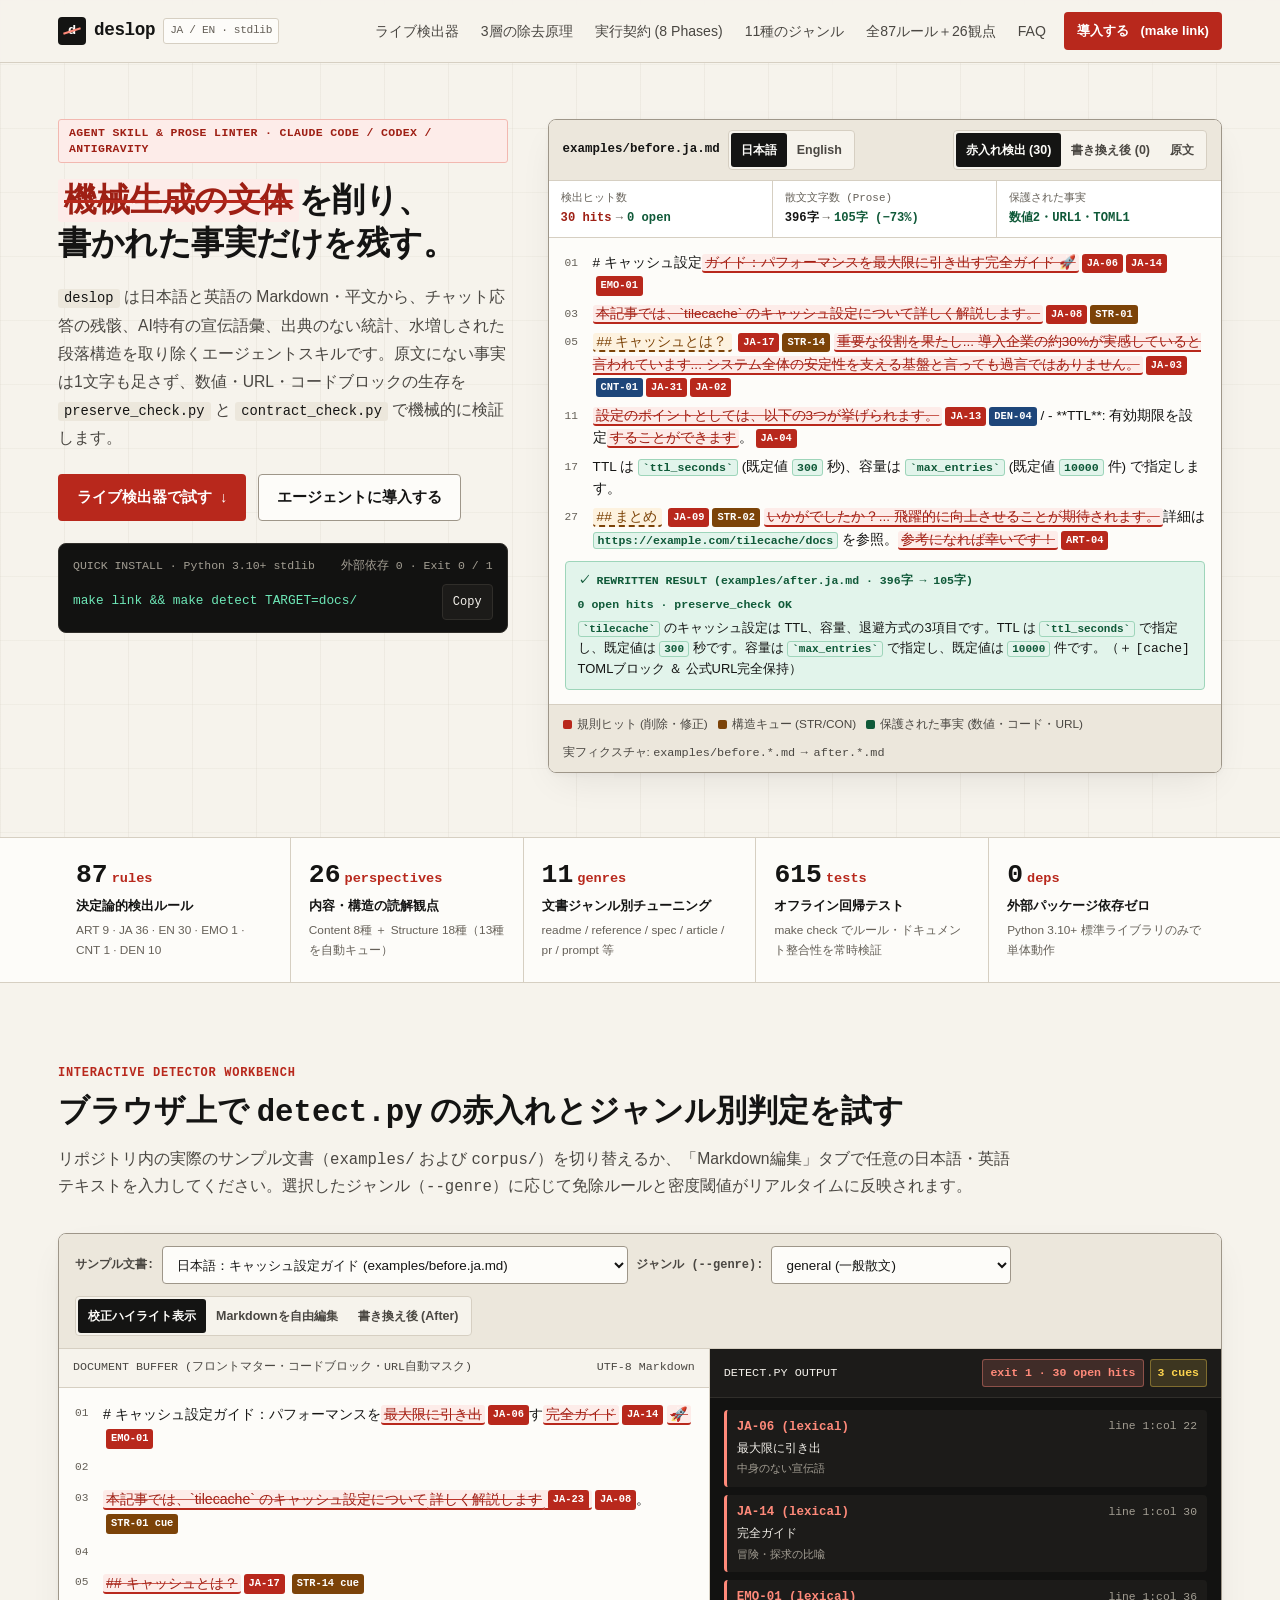
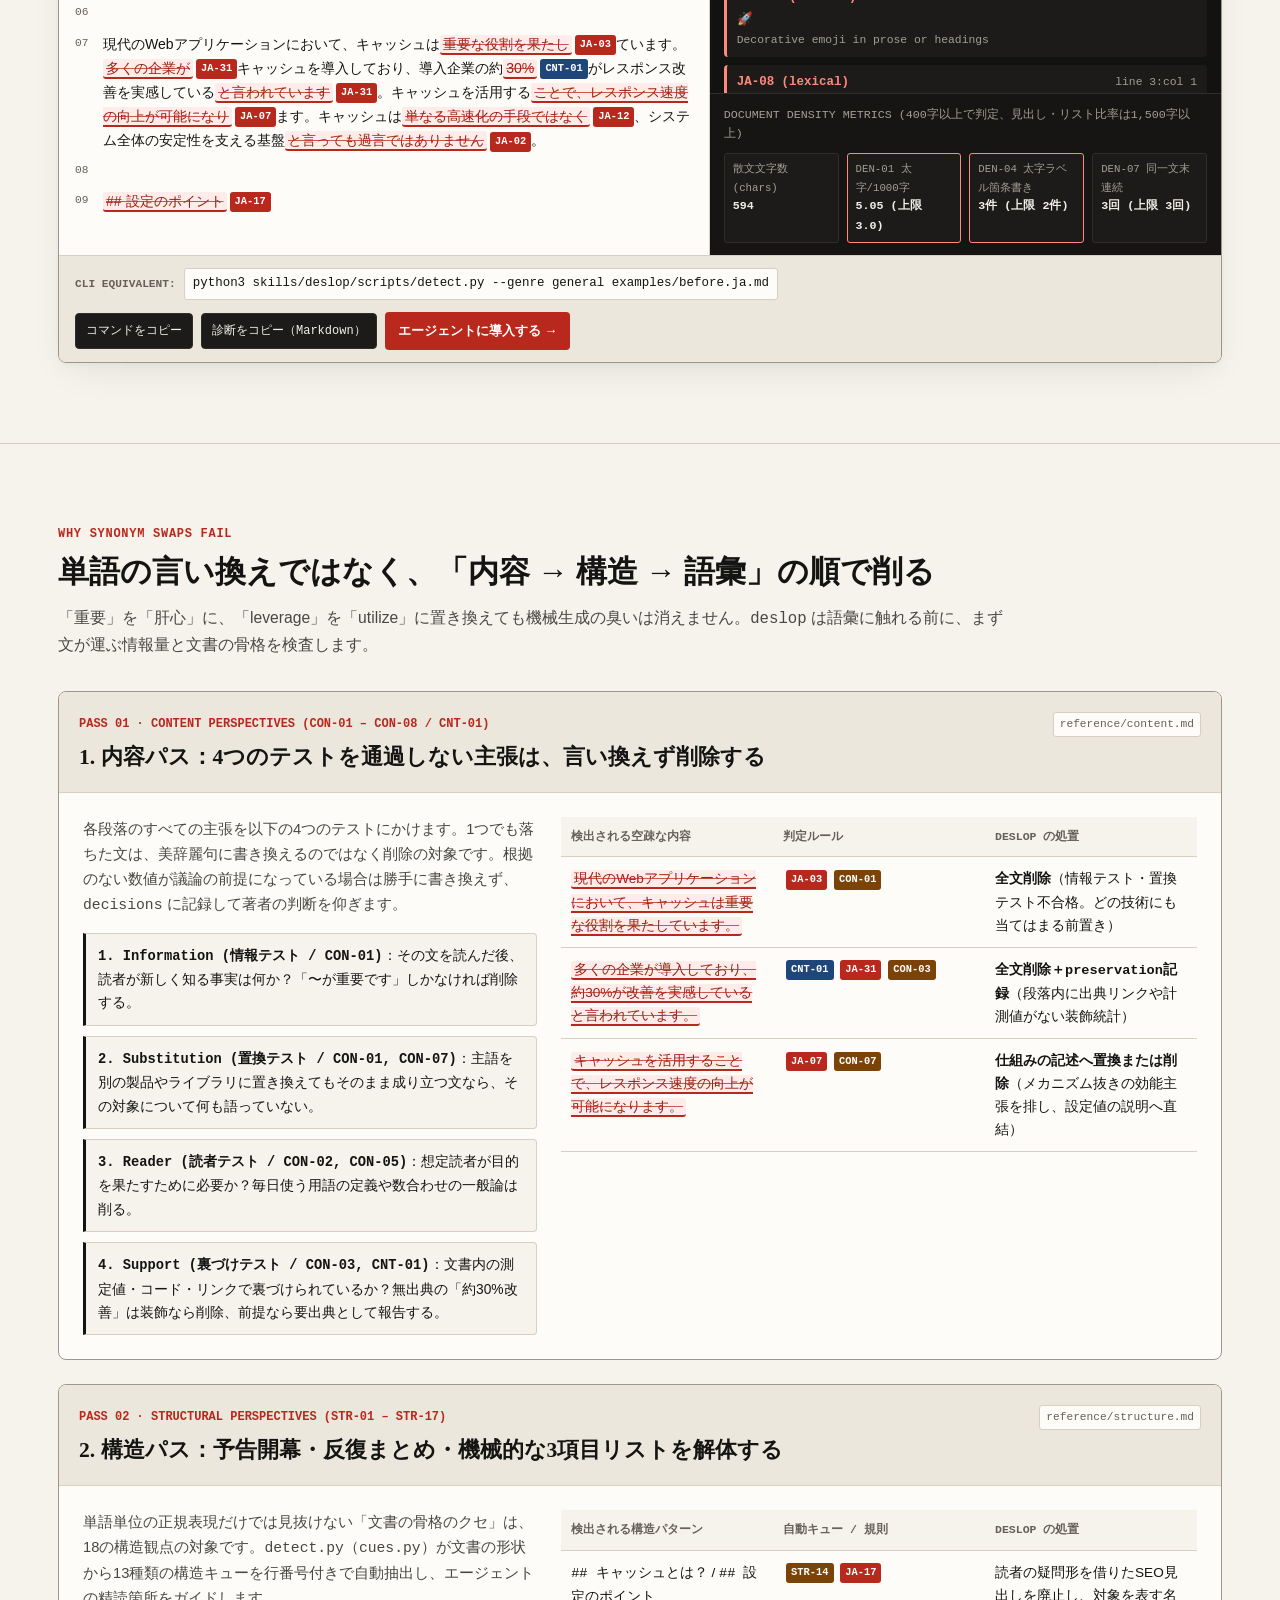
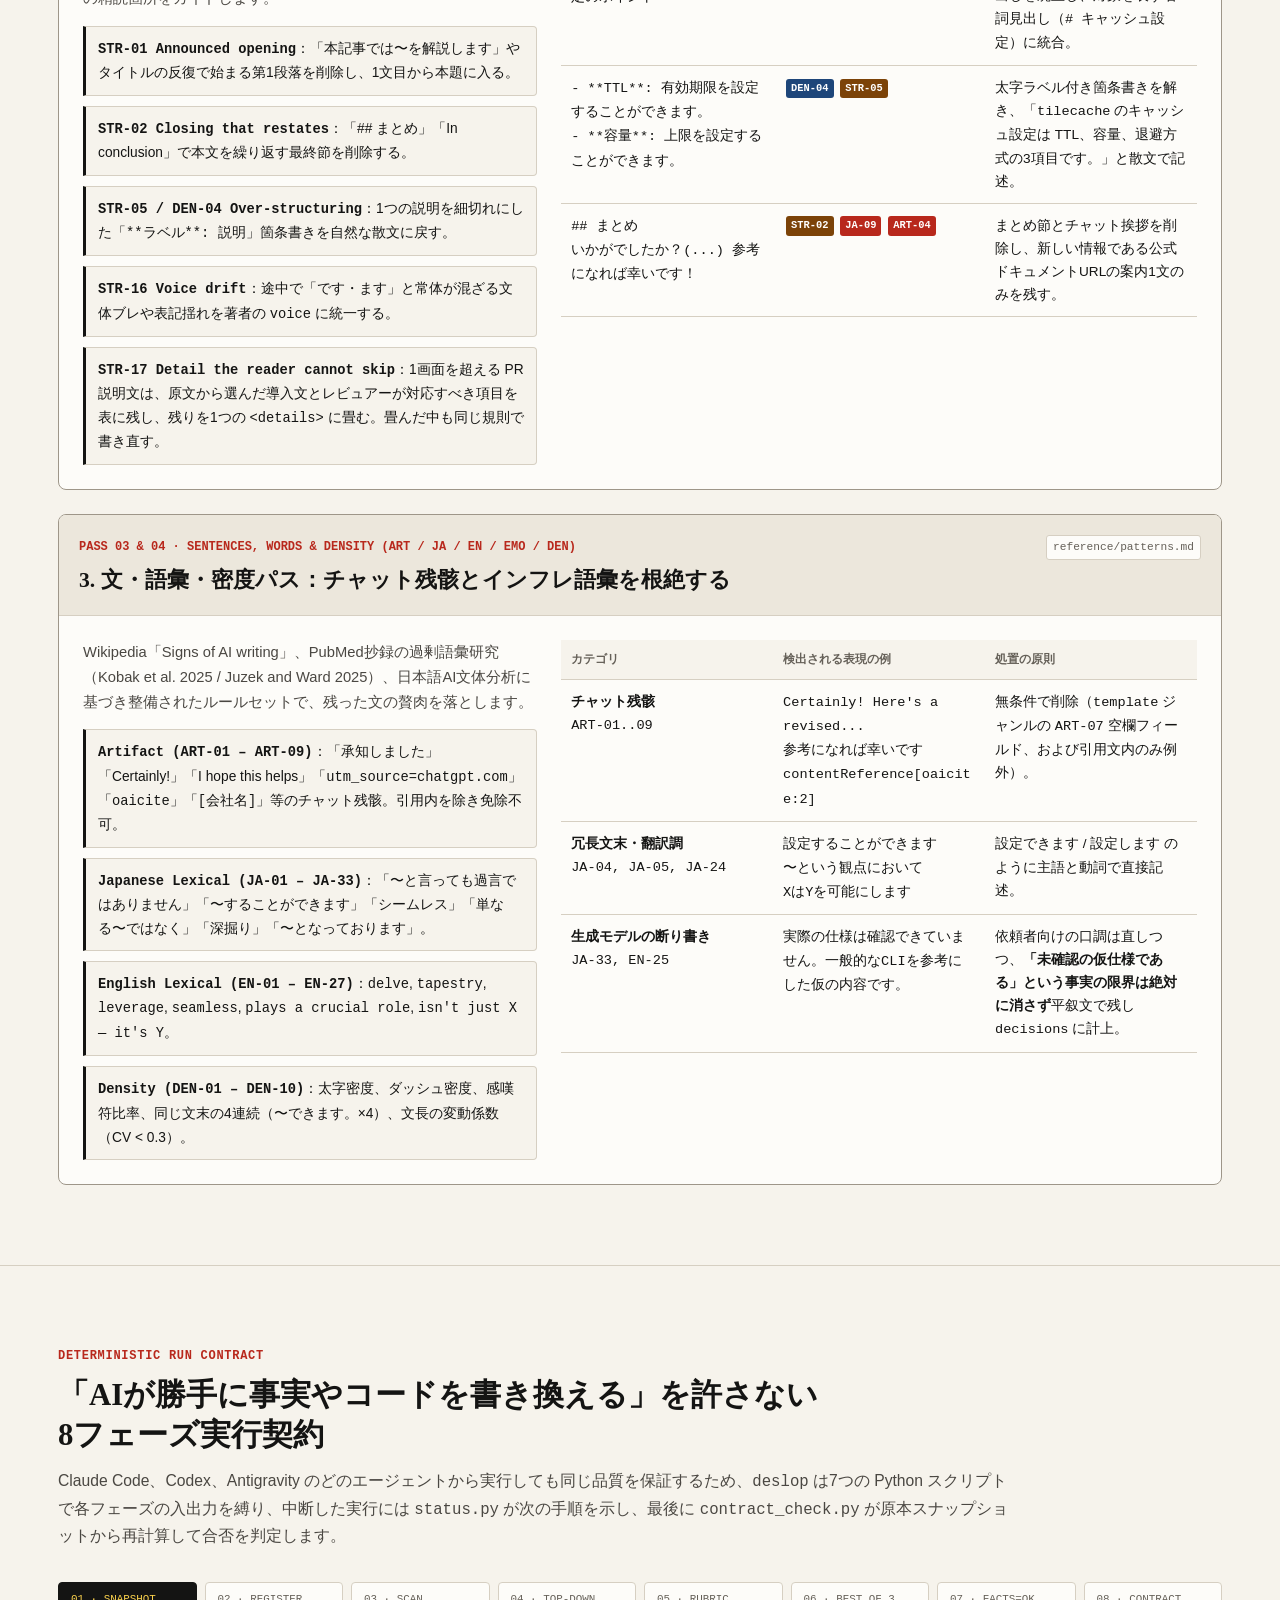
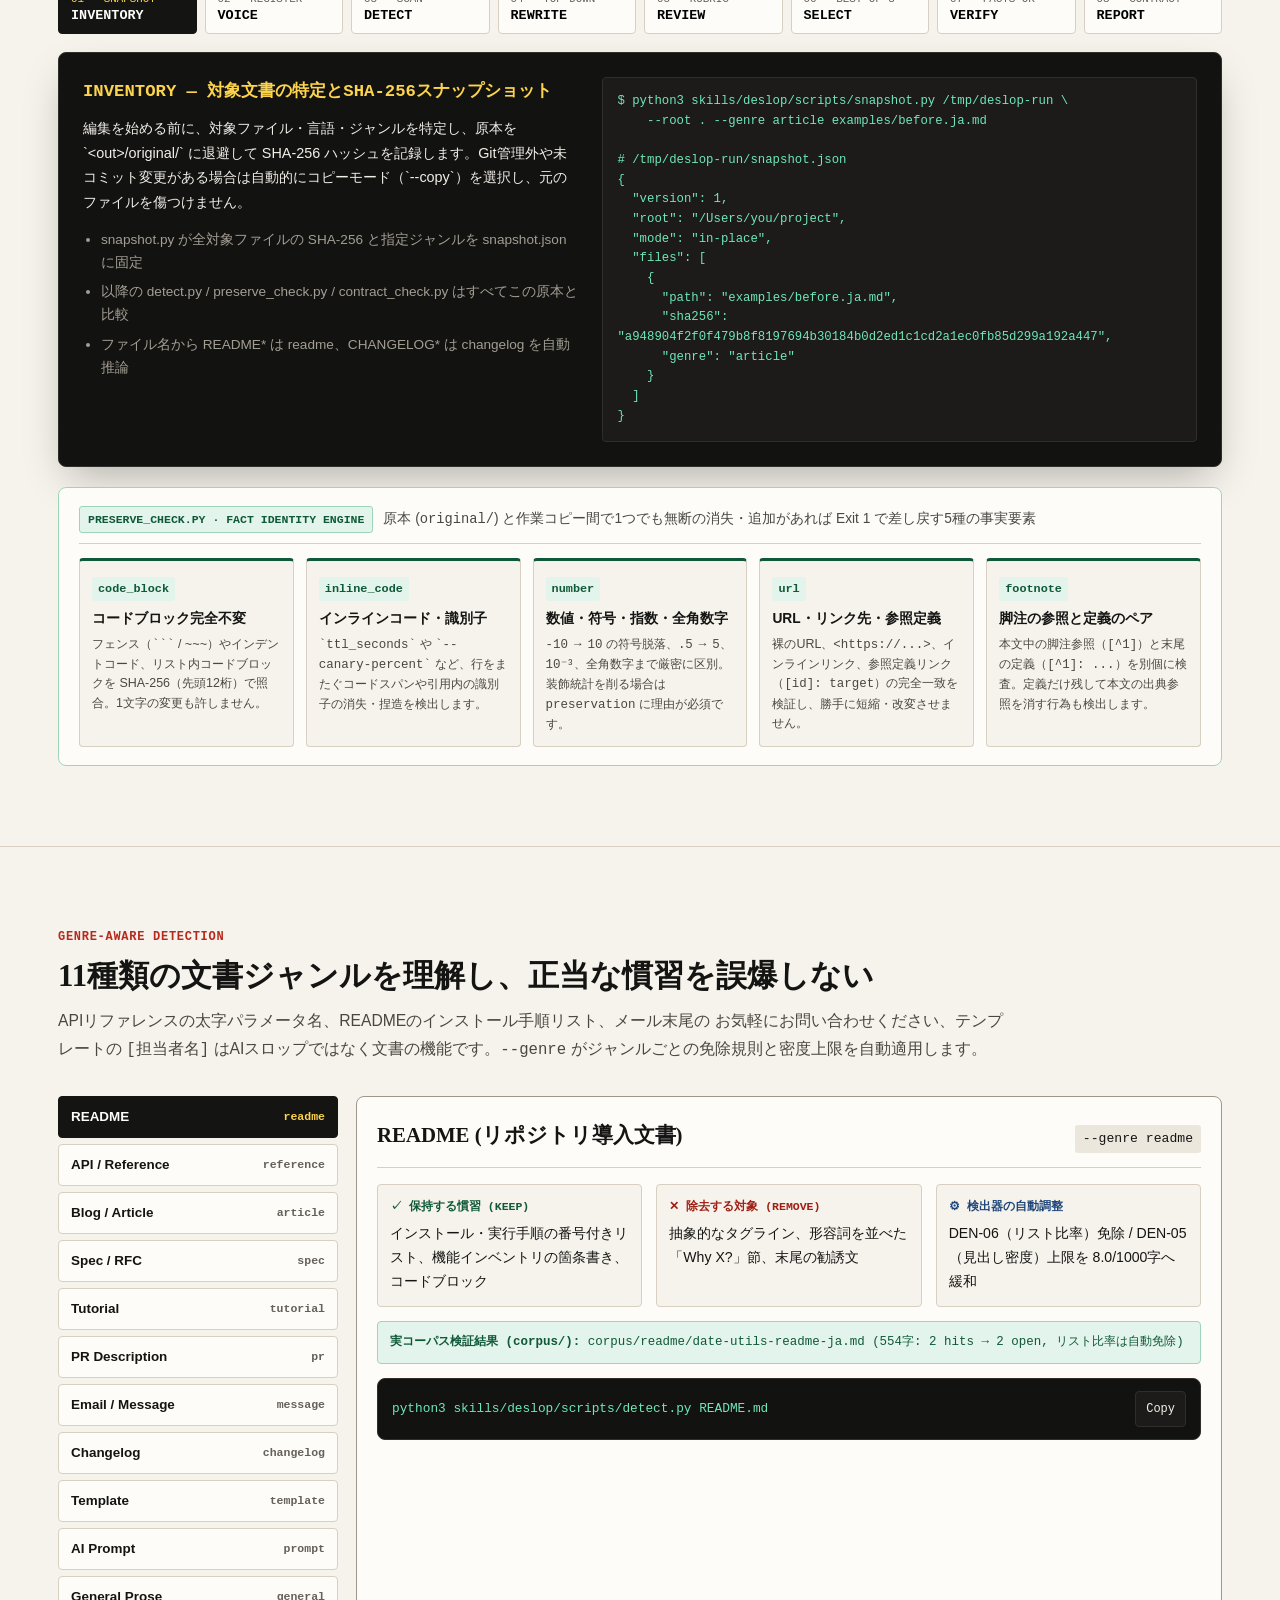
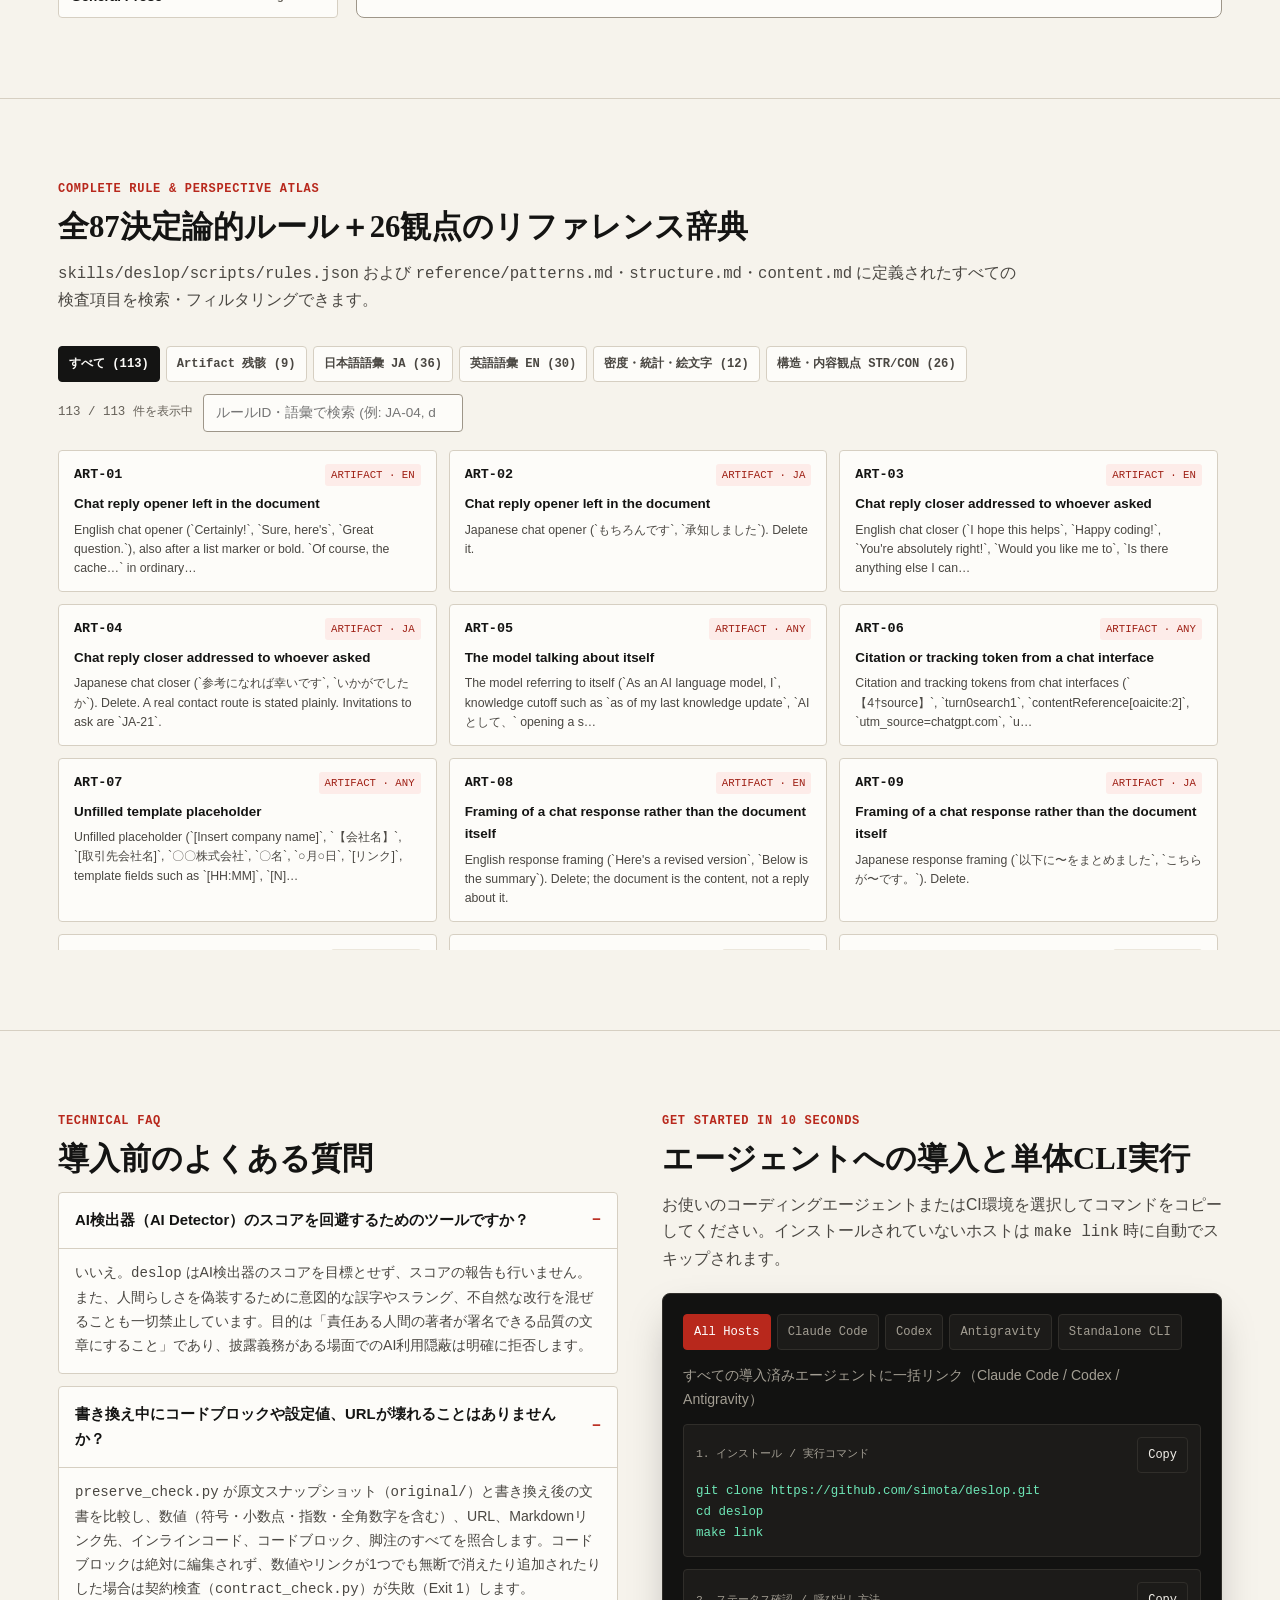
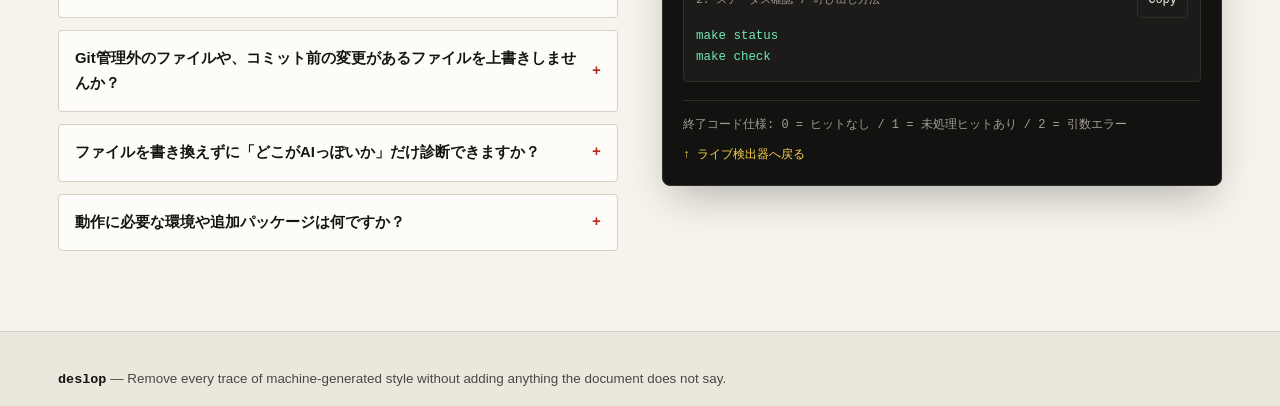
==== site/index.html @ c6cb5c76 "feat(detect): rewrite AI prompts into checkable specifications (prompt genre, STR-18) Prompts and in" ====
<!DOCTYPE html>
<html lang="ja">
<head>
  <meta charset="UTF-8">
  <meta name="viewport" content="width=device-width, initial-scale=1.0">
  <title>deslop — 機械生成の文体を削り、書かれた事実だけを残すエージェントスキル &amp; 検出器</title>
  <meta name="description" content="deslop は日本語・英語の Markdown と平文から、チャット応答の残骸、AI特有の過剰語彙、出典のない統計、水増しされた構造を取り除くエージェントスキル（Claude Code / Codex / Antigravity 対応）です。87の決定論的ルールと26の観点、事実保存検査（preserve_check.py）を備え、Python 3.10+ 標準ライブラリのみで動作します。">
  <meta property="og:title" content="deslop — 機械生成の文体を削り、書かれた事実だけを残す">
  <meta property="og:description" content="87の決定論的ルール＋26の構造・内容観点。原文にない事実は1文字も足さず、数値・URL・コードブロックの生存を契約検査（contract_check.py）で保証する日英対応エージェントスキル。">
  <meta property="og:type" content="website">
  <meta property="og:locale" content="ja_JP">
  <meta name="twitter:card" content="summary_large_image">
  <link rel="icon" href="data:image/svg+xml,%3Csvg xmlns='http://www.w3.org/2000/svg' viewBox='0 0 32 32'%3E%3Crect width='32' height='32' rx='5' fill='%23141413'/%3E%3Ctext x='7' y='22' font-family='monospace' font-weight='bold' font-size='18' fill='%23FDFCF9'%3Ed%3C/text%3E%3Cline x1='5' y1='20' x2='27' y2='12' stroke='%23FF8A7A' stroke-width='2.5'/%3E%3C/svg%3E">
  <link rel="stylesheet" href="styles.css">
  <script type="application/ld+json">
  {
    "@context": "https://schema.org",
    "@type": "SoftwareApplication",
    "name": "deslop",
    "applicationCategory": "DeveloperApplication",
    "operatingSystem": "macOS, Linux, Windows (Python 3.10+)",
    "description": "An agent skill and deterministic prose linter that rewrites Japanese and English documents until nothing in them reads as machine-generated, without adding facts.",
    "offers": {
      "@type": "Offer",
      "price": "0",
      "priceCurrency": "USD"
    }
  }
  </script>
</head>
<body>
  <a href="#main-content" class="skip-link">メインコンテンツへ移動</a>
  <div id="copy-status" class="visually-hidden" role="status" aria-live="polite"></div>

  <!-- Header -->
  <header class="site-header">
    <div class="container header-inner">
      <a href="#hero" class="brand-logo" aria-label="deslop トップへ">
        <span class="brand-mark" aria-hidden="true">d</span>
        <span>deslop</span>
        <span class="brand-tag">JA / EN · stdlib</span>
      </a>

      <nav class="main-nav" aria-label="主要ナビゲーション">
        <button type="button" id="mobile-menu-toggle" class="mobile-menu-btn" aria-expanded="false" aria-controls="main-nav-links" aria-label="メニューを開く">
          <svg width="20" height="20" viewBox="0 0 20 20" fill="none" aria-hidden="true">
            <path d="M3 5H17M3 10H17M3 15H17" stroke="currentColor" stroke-width="1.8" stroke-linecap="round"/>
          </svg>
        </button>
        <ul id="main-nav-links" class="nav-links">
          <li><a href="#live-detector">ライブ検出器</a></li>
          <li><a href="#three-layers">3層の除去原理</a></li>
          <li><a href="#pipeline">実行契約 (8 Phases)</a></li>
          <li><a href="#genres">11種のジャンル</a></li>
          <li><a href="#rule-atlas">全87ルール＋26観点</a></li>
          <li><a href="#faq">FAQ</a></li>
        </ul>
        <div class="header-actions">
          <a href="#install" class="btn btn-primary btn-sm">導入する<span class="header-cta-sub">&nbsp;(make link)</span></a>
        </div>
      </nav>
    </div>
  </header>

  <main id="main-content">
    <!-- Hero Section -->
    <section id="hero" class="hero-section">
      <div class="container hero-grid">
        <div class="hero-copy">
          <div class="eyebrow-badge">
            AGENT SKILL &amp; PROSE LINTER · CLAUDE CODE / CODEX / ANTIGRAVITY
          </div>
          <h1 class="hero-title">
            <span class="nowrap"><span class="redline-word">機械生成の文体</span>を削り、</span><br>
            <span class="nowrap">書かれた事実だけを残す。</span>
          </h1>
          <p class="hero-lead">
            <code>deslop</code> は日本語と英語の Markdown・平文から、チャット応答の残骸、AI特有の宣伝語彙、出典のない統計、水増しされた段落構造を取り除くエージェントスキルです。原文にない事実は1文字も足さず、数値・URL・コードブロックの生存を <code>preserve_check.py</code> と <code>contract_check.py</code> で機械的に検証します。
          </p>

          <div class="hero-cta-group">
            <a href="#live-detector" class="btn btn-primary">
              <span>ライブ検出器で試す</span>
              <span aria-hidden="true">↓</span>
            </a>
            <a href="#install" class="btn btn-secondary">
              <span>エージェントに導入する</span>
            </a>
          </div>

          <div class="quick-command-box" aria-label="クイックインストールコマンド">
            <div class="quick-command-header">
              <span>QUICK INSTALL · Python 3.10+ stdlib</span>
              <span>外部依存 0 · Exit 0 / 1</span>
            </div>
            <div class="quick-command-row">
              <code id="hero-cmd" class="quick-command-code">make link &amp;&amp; make detect TARGET=docs/</code>
              <button type="button" class="copy-chip" data-copy-target="hero-cmd">Copy</button>
            </div>
          </div>
        </div>

        <!-- Hero Right: Interactive Redline Proof Sheet -->
        <div class="proof-sheet-card" aria-label="実際のフィクスチャによる赤入れ校正と書き換え結果の比較">
          <div class="proof-sheet-toolbar">
            <div class="proof-file-meta">
              <span id="hero-file-label">examples/before.ja.md</span>
              <div class="segmented-tabs" role="group" aria-label="サンプル言語切替">
                <button type="button" class="seg-tab is-active" data-hero-lang="ja">日本語</button>
                <button type="button" class="seg-tab" data-hero-lang="en">English</button>
              </div>
            </div>
            <div class="segmented-tabs" role="tablist" aria-label="表示モード切替">
              <button type="button" role="tab" aria-selected="true" class="seg-tab is-active" data-hero-mode="redline">赤入れ検出 (30)</button>
              <button type="button" role="tab" aria-selected="false" class="seg-tab" data-hero-mode="after">書き換え後 (0)</button>
              <button type="button" role="tab" aria-selected="false" class="seg-tab" data-hero-mode="before">原文</button>
            </div>
          </div>

          <div id="hero-proof-stats" class="proof-stats-bar">
            <div class="proof-stat-cell">
              <span class="proof-stat-label">検出ヒット数</span>
              <span class="proof-stat-val"><span class="bad">30 hits</span><span class="arrow">→</span><span class="good">0 open</span></span>
            </div>
            <div class="proof-stat-cell">
              <span class="proof-stat-label">散文文字数 (Prose)</span>
              <span class="proof-stat-val">396字<span class="arrow">→</span><span class="good">105字 (−73%)</span></span>
            </div>
            <div class="proof-stat-cell">
              <span class="proof-stat-label">保護された事実</span>
              <span class="proof-stat-val"><span class="good">数値2・URL1・TOML1</span></span>
            </div>
          </div>
          <div id="hero-proof-body" class="proof-sheet-body" role="tabpanel" tabindex="0">
            <div class="proof-line"><span class="proof-line-num">01</span># キャッシュ設定<span class="mark-slop">ガイド：パフォーマンスを最大限に引き出す完全ガイド 🚀</span><span class="rule-pill tier-lexical">JA-06</span><span class="rule-pill tier-lexical">JA-14</span><span class="rule-pill tier-lexical">EMO-01</span></div>
            <div class="proof-line"><span class="proof-line-num">03</span><span class="mark-slop">本記事では、`tilecache` のキャッシュ設定について詳しく解説します。</span><span class="rule-pill tier-lexical">JA-08</span><span class="rule-pill tier-cue">STR-01</span></div>
            <div class="proof-line"><span class="proof-line-num">05</span><span class="mark-cue">## キャッシュとは？</span> <span class="rule-pill tier-lexical">JA-17</span><span class="rule-pill tier-cue">STR-14</span> <span class="mark-slop">重要な役割を果たし... 導入企業の約30%が実感していると言われています... システム全体の安定性を支える基盤と言っても過言ではありません。</span><span class="rule-pill tier-lexical">JA-03</span><span class="rule-pill tier-content">CNT-01</span><span class="rule-pill tier-lexical">JA-31</span><span class="rule-pill tier-lexical">JA-02</span></div>
            <div class="proof-line"><span class="proof-line-num">11</span><span class="mark-slop">設定のポイントとしては、以下の3つが挙げられます。</span><span class="rule-pill tier-lexical">JA-13</span><span class="rule-pill tier-density">DEN-04</span> / - **TTL**: 有効期限を設定<span class="mark-slop">することができます</span>。<span class="rule-pill tier-lexical">JA-04</span></div>
            <div class="proof-line"><span class="proof-line-num">17</span>TTL は <span class="mark-keep">`ttl_seconds`</span> (既定値 <span class="mark-keep">300</span> 秒)、容量は <span class="mark-keep">`max_entries`</span> (既定値 <span class="mark-keep">10000</span> 件) で指定します。</div>
            <div class="proof-line"><span class="proof-line-num">27</span><span class="mark-cue">## まとめ</span> <span class="rule-pill tier-lexical">JA-09</span><span class="rule-pill tier-cue">STR-02</span> <span class="mark-slop">いかがでしたか？... 飛躍的に向上させることが期待されます。</span>詳細は <span class="mark-keep">https://example.com/tilecache/docs</span> を参照。<span class="mark-slop">参考になれば幸いです！</span><span class="rule-pill tier-artifact">ART-04</span></div>
            <div class="hero-after-dock">
              <div class="hero-after-dock-head">
                <span>✓ REWRITTEN RESULT (examples/after.ja.md · 396字 → 105字)</span>
                <span>0 open hits · preserve_check OK</span>
              </div>
              <div><span class="mark-keep">`tilecache`</span> のキャッシュ設定は TTL、容量、退避方式の3項目です。TTL は <span class="mark-keep">`ttl_seconds`</span> で指定し、既定値は <span class="mark-keep">300</span> 秒です。容量は <span class="mark-keep">`max_entries`</span> で指定し、既定値は <span class="mark-keep">10000</span> 件です。（＋ <code>[cache]</code> TOMLブロック ＆ 公式URL完全保持）</div>
            </div>
          </div>

          <div class="proof-sheet-footer">
            <div class="legend-inline">
              <span class="legend-item"><span class="legend-dot is-hit"></span>規則ヒット (削除・修正)</span>
              <span class="legend-item"><span class="legend-dot is-cue"></span>構造キュー (STR/CON)</span>
              <span class="legend-item"><span class="legend-dot is-keep"></span>保護された事実 (数値・コード・URL)</span>
            </div>
            <span>実フィクスチャ: <code>examples/before.*.md</code> → <code>after.*.md</code></span>
          </div>
        </div>
      </div>
    </section>

    <!-- Quantitative Proof Strip -->
    <section id="proof-strip" class="proof-strip" aria-label="リポジトリの検証済み仕様指標">
      <div class="container">
        <div class="proof-strip-grid">
          <div class="strip-metric">
            <div class="strip-number">87<span>rules</span></div>
            <div class="strip-label">決定論的検出ルール</div>
            <div class="strip-note">ART 9 · JA 36 · EN 30 · EMO 1 · CNT 1 · DEN 10</div>
          </div>
          <div class="strip-metric">
            <div class="strip-number">26<span>perspectives</span></div>
            <div class="strip-label">内容・構造の読解観点</div>
            <div class="strip-note">Content 8種 ＋ Structure 18種（13種を自動キュー）</div>
          </div>
          <div class="strip-metric">
            <div class="strip-number">11<span>genres</span></div>
            <div class="strip-label">文書ジャンル別チューニング</div>
            <div class="strip-note">readme / reference / spec / article / pr / prompt 等</div>
          </div>
          <div class="strip-metric">
            <div class="strip-number">615<span>tests</span></div>
            <div class="strip-label">オフライン回帰テスト</div>
            <div class="strip-note">make check でルール・ドキュメント整合性を常時検証</div>
          </div>
          <div class="strip-metric">
            <div class="strip-number">0<span>deps</span></div>
            <div class="strip-label">外部パッケージ依存ゼロ</div>
            <div class="strip-note">Python 3.10+ 標準ライブラリのみで単体動作</div>
          </div>
        </div>
      </div>
    </section>

    <!-- Section 1: Live Detector Sandbox -->
    <section id="live-detector" class="section">
      <div class="container">
        <div class="section-header">
          <span class="section-kicker">INTERACTIVE DETECTOR WORKBENCH</span>
          <h2 class="section-title">ブラウザ上で <code>detect.py</code> の赤入れと<span class="nowrap">ジャンル別判定を試す</span></h2>
          <p class="section-desc">
            リポジトリ内の実際のサンプル文書（<code>examples/</code> および <code>corpus/</code>）を切り替えるか、「Markdown編集」タブで任意の日本語・英語テキストを入力してください。選択したジャンル（<code>--genre</code>）に応じて免除ルールと密度閾値がリアルタイムに反映されます。
          </p>
        </div>

        <div class="workbench">
          <div class="workbench-controls">
            <div class="control-group">
              <label for="sample-select" class="control-label">サンプル文書:</label>
              <select id="sample-select" class="select-input">
                <option value="ja_cache">日本語：キャッシュ設定ガイド (examples/before.ja.md)</option>
                <option value="en_cache">English: Tile Caching Guide (examples/before.en.md)</option>
                <option value="ja_review">日本語：社内技術ブログ (corpus/article/code-review-ja.md)</option>
                <option value="ja_cli_ref">日本語：CLIリファレンス (corpus/reference/deploy-cli-reference-ja.md)</option>
              </select>

              <label for="genre-select" class="control-label">ジャンル (--genre):</label>
              <select id="genre-select" class="select-input">
                <option value="general">general (一般散文)</option>
                <option value="readme">readme (README)</option>
                <option value="reference">reference (API/CLI仕様)</option>
                <option value="tutorial">tutorial (チュートリアル)</option>
                <option value="article">article (技術記事・ブログ)</option>
                <option value="spec">spec (要件定義・RFC)</option>
                <option value="pr">pr (PR説明文)</option>
                <option value="message">message (メール・連絡)</option>
                <option value="changelog">changelog (変更履歴)</option>
                <option value="template">template (入力テンプレート)</option>
                <option value="prompt">prompt (AIへの指示・プロンプト)</option>
              </select>
            </div>

            <div class="segmented-tabs" role="group" aria-label="エディタ表示切替">
              <button type="button" class="seg-tab is-active" data-wb-view="annotated">校正ハイライト表示</button>
              <button type="button" class="seg-tab" data-wb-view="edit">Markdownを自由編集</button>
              <button type="button" class="seg-tab" data-wb-view="after">書き換え後 (After)</button>
            </div>
          </div>

          <div class="workbench-grid">
            <div class="workbench-left">
              <div class="pane-subbar">
                <span>DOCUMENT BUFFER (フロントマター・コードブロック・URL自動マスク)</span>
                <span>UTF-8 Markdown</span>
              </div>
              <div id="workbench-left-content"></div>
            </div>

            <div class="workbench-right">
              <div class="term-subbar">
                <span id="detector-source-label">DETECT.PY OUTPUT</span>
                <div id="detector-summary-badges" class="summary-badges"></div>
              </div>
              <div id="detector-hits-list" class="detector-hits-list" tabindex="0" aria-label="検出結果一覧"></div>
              <div class="density-panel">
                <div class="density-panel-title">DOCUMENT DENSITY METRICS (400字以上で判定、見出し・リスト比率は1,500字以上)</div>
                <div id="detector-density-grid" class="density-grid"></div>
              </div>
            </div>
          </div>
          <div class="workbench-footer">
            <div class="workbench-footer-cmd">
              <span class="workbench-footer-label">CLI EQUIVALENT:</span>
              <code id="workbench-cli-cmd">python3 skills/deslop/scripts/detect.py --genre general examples/before.ja.md</code>
            </div>
            <div class="workbench-footer-actions">
              <button type="button" class="copy-chip" data-copy-target="workbench-cli-cmd">コマンドをコピー</button>
              <button type="button" class="copy-chip" id="copy-diagnosis" hidden>診断をコピー（Markdown）</button>
              <a href="#install" class="btn btn-primary btn-sm">エージェントに導入する →</a>
            </div>
          </div>
        </div>
      </div>
    </section>

    <!-- Section 2: The Three Layers -->
    <section id="three-layers" class="section">
      <div class="container">
        <div class="section-header">
          <span class="section-kicker">WHY SYNONYM SWAPS FAIL</span>
          <h2 class="section-title">単語の言い換えではなく、「内容 → 構造 → 語彙」<span class="nowrap">の順で削る</span></h2>
          <p class="section-desc">
            「重要」を「肝心」に、「leverage」を「utilize」に置き換えても機械生成の臭いは消えません。<code>deslop</code> は語彙に触れる前に、まず文が運ぶ情報量と文書の骨格を検査します。
          </p>
        </div>

        <div class="layers-stack">
          <!-- Layer 1: Content -->
          <article class="layer-card">
            <div class="layer-card-header">
              <div>
                <span class="layer-order">PASS 01 · CONTENT PERSPECTIVES (CON-01 – CON-08 / CNT-01)</span>
                <h3 class="layer-name">1. 内容パス：4つのテストを通過しない主張は、言い換えず削除する</h3>
              </div>
              <span class="brand-tag">reference/content.md</span>
            </div>
            <div class="layer-body">
              <div>
                <p class="layer-lead">
                  各段落のすべての主張を以下の4つのテストにかけます。1つでも落ちた文は、美辞麗句に書き換えるのではなく削除の対象です。根拠のない数値が議論の前提になっている場合は勝手に書き換えず、<code>decisions</code> に記録して著者の判断を仰ぎます。
                </p>
                <ul class="four-tests-list">
                  <li class="test-item"><strong>1. Information (情報テスト / CON-01)</strong>：その文を読んだ後、読者が新しく知る事実は何か？「〜が重要です」しかなければ削除する。</li>
                  <li class="test-item"><strong>2. Substitution (置換テスト / CON-01, CON-07)</strong>：主語を別の製品やライブラリに置き換えてもそのまま成り立つ文なら、その対象について何も語っていない。</li>
                  <li class="test-item"><strong>3. Reader (読者テスト / CON-02, CON-05)</strong>：想定読者が目的を果たすために必要か？毎日使う用語の定義や数合わせの一般論は削る。</li>
                  <li class="test-item"><strong>4. Support (裏づけテスト / CON-03, CNT-01)</strong>：文書内の測定値・コード・リンクで裏づけられているか？無出典の「約30%改善」は装飾なら削除、前提なら要出典として報告する。</li>
                </ul>
              </div>
              <div>
                <table class="diff-table" aria-label="内容パスの処置例">
                  <thead>
                    <tr>
                      <th>検出される空疎な内容</th>
                      <th>判定ルール</th>
                      <th>deslop の処置</th>
                    </tr>
                  </thead>
                  <tbody>
                    <tr>
                      <td><span class="mark-slop">現代のWebアプリケーションにおいて、キャッシュは重要な役割を果たしています。</span></td>
                      <td><span class="rule-pill tier-lexical">JA-03</span> <span class="rule-pill tier-cue">CON-01</span></td>
                      <td><strong>全文削除</strong>（情報テスト・置換テスト不合格。どの技術にも当てはまる前置き）</td>
                    </tr>
                    <tr>
                      <td><span class="mark-slop">多くの企業が導入しており、約30%が改善を実感していると言われています。</span></td>
                      <td><span class="rule-pill tier-content">CNT-01</span> <span class="rule-pill tier-lexical">JA-31</span> <span class="rule-pill tier-cue">CON-03</span></td>
                      <td><strong>全文削除＋<code>preservation</code>記録</strong>（段落内に出典リンクや計測値がない装飾統計）</td>
                    </tr>
                    <tr>
                      <td><span class="mark-slop">キャッシュを活用することで、レスポンス速度の向上が可能になります。</span></td>
                      <td><span class="rule-pill tier-lexical">JA-07</span> <span class="rule-pill tier-cue">CON-07</span></td>
                      <td><strong>仕組みの記述へ置換または削除</strong>（メカニズム抜きの効能主張を排し、設定値の説明へ直結）</td>
                    </tr>
                  </tbody>
                </table>
              </div>
            </div>
          </article>

          <!-- Layer 2: Structure -->
          <article class="layer-card">
            <div class="layer-card-header">
              <div>
                <span class="layer-order">PASS 02 · STRUCTURAL PERSPECTIVES (STR-01 – STR-17)</span>
                <h3 class="layer-name">2. 構造パス：予告開幕・反復まとめ・機械的な3項目リストを解体する</h3>
              </div>
              <span class="brand-tag">reference/structure.md</span>
            </div>
            <div class="layer-body">
              <div>
                <p class="layer-lead">
                  単語単位の正規表現だけでは見抜けない「文書の骨格のクセ」は、18の構造観点の対象です。<code>detect.py</code>（<code>cues.py</code>）が文書の形状から13種類の構造キューを行番号付きで自動抽出し、エージェントの精読箇所をガイドします。
                </p>
                <ul class="four-tests-list">
                  <li class="test-item"><strong>STR-01 Announced opening</strong>：「本記事では〜を解説します」やタイトルの反復で始まる第1段落を削除し、1文目から本題に入る。</li>
                  <li class="test-item"><strong>STR-02 Closing that restates</strong>：「## まとめ」「In conclusion」で本文を繰り返す最終節を削除する。</li>
                  <li class="test-item"><strong>STR-05 / DEN-04 Over-structuring</strong>：1つの説明を細切れにした「<code>**ラベル**: 説明</code>」箇条書きを自然な散文に戻す。</li>
                  <li class="test-item"><strong>STR-16 Voice drift</strong>：途中で「です・ます」と常体が混ざる文体ブレや表記揺れを著者の <code>voice</code> に統一する。</li>
                  <li class="test-item"><strong>STR-17 Detail the reader cannot skip</strong>：1画面を超える PR 説明文は、原文から選んだ導入文とレビュアーが対応すべき項目を表に残し、残りを1つの <code>&lt;details&gt;</code> に畳む。畳んだ中も同じ規則で書き直す。</li>
                </ul>
              </div>
              <div>
                <table class="diff-table" aria-label="構造パスの処置例">
                  <thead>
                    <tr>
                      <th>検出される構造パターン</th>
                      <th>自動キュー / 規則</th>
                      <th>deslop の処置</th>
                    </tr>
                  </thead>
                  <tbody>
                    <tr>
                      <td><code>## キャッシュとは？</code> / <code>## 設定のポイント</code></td>
                      <td><span class="rule-pill tier-cue">STR-14</span> <span class="rule-pill tier-lexical">JA-17</span></td>
                      <td>読者の疑問形を借りたSEO見出しを廃止し、対象を表す名詞見出し（<code># キャッシュ設定</code>）に統合。</td>
                    </tr>
                    <tr>
                      <td><code>- **TTL**: 有効期限を設定することができます。</code><br><code>- **容量**: 上限を設定することができます。</code></td>
                      <td><span class="rule-pill tier-density">DEN-04</span> <span class="rule-pill tier-cue">STR-05</span></td>
                      <td>太字ラベル付き箇条書きを解き、「<code>tilecache</code> のキャッシュ設定は TTL、容量、退避方式の3項目です。」と散文で記述。</td>
                    </tr>
                    <tr>
                      <td><code>## まとめ</code><br><code>いかがでしたか？(...) 参考になれば幸いです！</code></td>
                      <td><span class="rule-pill tier-cue">STR-02</span> <span class="rule-pill tier-lexical">JA-09</span> <span class="rule-pill tier-artifact">ART-04</span></td>
                      <td>まとめ節とチャット挨拶を削除し、新しい情報である公式ドキュメントURLの案内1文のみを残す。</td>
                    </tr>
                  </tbody>
                </table>
              </div>
            </div>
          </article>

          <!-- Layer 3: Wording & Density -->
          <article class="layer-card">
            <div class="layer-card-header">
              <div>
                <span class="layer-order">PASS 03 &amp; 04 · SENTENCES, WORDS &amp; DENSITY (ART / JA / EN / EMO / DEN)</span>
                <h3 class="layer-name">3. 文・語彙・密度パス：チャット残骸とインフレ語彙を根絶する</h3>
              </div>
              <span class="brand-tag">reference/patterns.md</span>
            </div>
            <div class="layer-body">
              <div>
                <p class="layer-lead">
                  Wikipedia「Signs of AI writing」、PubMed抄録の過剰語彙研究（Kobak et al. 2025 / Juzek and Ward 2025）、日本語AI文体分析に基づき整備されたルールセットで、残った文の贅肉を落とします。
                </p>
                <ul class="four-tests-list">
                  <li class="test-item"><strong>Artifact (ART-01 – ART-09)</strong>：「承知しました」「Certainly!」「I hope this helps」「<code>utm_source=chatgpt.com</code>」「<code>oaicite</code>」「<code>[会社名]</code>」等のチャット残骸。引用内を除き免除不可。</li>
                  <li class="test-item"><strong>Japanese Lexical (JA-01 – JA-33)</strong>：「〜と言っても過言ではありません」「〜することができます」「シームレス」「単なる〜ではなく」「深掘り」「〜となっております」。</li>
                  <li class="test-item"><strong>English Lexical (EN-01 – EN-27)</strong>：<code>delve</code>, <code>tapestry</code>, <code>leverage</code>, <code>seamless</code>, <code>plays a crucial role</code>, <code>isn't just X — it's Y</code>。</li>
                  <li class="test-item"><strong>Density (DEN-01 – DEN-10)</strong>：太字密度、ダッシュ密度、感嘆符比率、同じ文末の4連続（<code>〜できます。</code>×4）、文長の変動係数（CV &lt; 0.3）。</li>
                </ul>
              </div>
              <div>
                <table class="diff-table" aria-label="語彙・密度パスの処置例">
                  <thead>
                    <tr>
                      <th>カテゴリ</th>
                      <th>検出される表現の例</th>
                      <th>処置の原則</th>
                    </tr>
                  </thead>
                  <tbody>
                    <tr>
                      <td><strong>チャット残骸</strong><br><code>ART-01..09</code></td>
                      <td><code>Certainly! Here's a revised...</code><br><code>参考になれば幸いです</code><br><code>contentReference[oaicite:2]</code></td>
                      <td>無条件で削除（<code>template</code> ジャンルの <code>ART-07</code> 空欄フィールド、および引用文内のみ例外）。</td>
                    </tr>
                    <tr>
                      <td><strong>冗長文末・翻訳調</strong><br><code>JA-04, JA-05, JA-24</code></td>
                      <td><code>設定することができます</code><br><code>〜という観点において</code><br><code>XはYを可能にします</code></td>
                      <td><code>設定できます</code> / <code>設定します</code> のように主語と動詞で直接記述。</td>
                    </tr>
                    <tr>
                      <td><strong>生成モデルの断り書き</strong><br><code>JA-33, EN-25</code></td>
                      <td><code>実際の仕様は確認できていません。一般的なCLIを参考にした仮の内容です。</code></td>
                      <td>依頼者向けの口調は直しつつ、<strong>「未確認の仮仕様である」という事実の限界は絶対に消さず</strong>平叙文で残し <code>decisions</code> に計上。</td>
                    </tr>
                  </tbody>
                </table>
              </div>
            </div>
          </article>
        </div>
      </div>
    </section>

    <!-- Section 3: 8-Phase Run Contract -->
    <section id="pipeline" class="section">
      <div class="container">
        <div class="section-header">
          <span class="section-kicker">DETERMINISTIC RUN CONTRACT</span>
          <h2 class="section-title">「AIが勝手に事実やコードを書き換える」を許さない<span class="nowrap">8フェーズ実行契約</span></h2>
          <p class="section-desc">
            Claude Code、Codex、Antigravity のどのエージェントから実行しても同じ品質を保証するため、<code>deslop</code> は7つの Python スクリプトで各フェーズの入出力を縛り、中断した実行には <code>status.py</code> が次の手順を示し、最後に <code>contract_check.py</code> が原本スナップショットから再計算して合否を判定します。
          </p>
        </div>

        <div class="phase-stepper" role="tablist" aria-label="8フェーズ実行パイプライン">
          <button type="button" role="tab" aria-selected="true" class="phase-step-btn is-active" data-phase-idx="0">
            <span class="phase-num">01 · SNAPSHOT</span>
            <span class="phase-title">INVENTORY</span>
          </button>
          <button type="button" role="tab" aria-selected="false" class="phase-step-btn" data-phase-idx="1">
            <span class="phase-num">02 · REGISTER</span>
            <span class="phase-title">VOICE</span>
          </button>
          <button type="button" role="tab" aria-selected="false" class="phase-step-btn" data-phase-idx="2">
            <span class="phase-num">03 · SCAN</span>
            <span class="phase-title">DETECT</span>
          </button>
          <button type="button" role="tab" aria-selected="false" class="phase-step-btn" data-phase-idx="3">
            <span class="phase-num">04 · TOP-DOWN</span>
            <span class="phase-title">REWRITE</span>
          </button>
          <button type="button" role="tab" aria-selected="false" class="phase-step-btn" data-phase-idx="4">
            <span class="phase-num">05 · RUBRIC</span>
            <span class="phase-title">REVIEW</span>
          </button>
          <button type="button" role="tab" aria-selected="false" class="phase-step-btn" data-phase-idx="5">
            <span class="phase-num">06 · BEST OF 3</span>
            <span class="phase-title">SELECT</span>
          </button>
          <button type="button" role="tab" aria-selected="false" class="phase-step-btn" data-phase-idx="6">
            <span class="phase-num">07 · FACTS=OK</span>
            <span class="phase-title">VERIFY</span>
          </button>
          <button type="button" role="tab" aria-selected="false" class="phase-step-btn" data-phase-idx="7">
            <span class="phase-num">08 · CONTRACT</span>
            <span class="phase-title">REPORT</span>
          </button>
        </div>

        <div id="phase-detail-container" class="phase-detail-panel" role="tabpanel" tabindex="0"></div>

        <!-- 5 Fact Preservation Guarantees (preserve_check.py) -->
        <div class="preserve-matrix" aria-label="preserve_check.py が保護する5種類の事実">
          <div class="preserve-matrix-head">
            <span class="preserve-badge">PRESERVE_CHECK.PY · FACT IDENTITY ENGINE</span>
            <span>原本 (<code>original/</code>) と作業コピー間で1つでも無断の消失・追加があれば Exit 1 で差し戻す5種の事実要素</span>
          </div>
          <div class="preserve-cards-grid">
            <div class="preserve-item">
              <code>code_block</code>
              <strong>コードブロック完全不変</strong>
              <p>フェンス（<code>```</code> / <code>~~~</code>）やインデントコード、リスト内コードブロックを SHA-256（先頭12桁）で照合。1文字の変更も許しません。</p>
            </div>
            <div class="preserve-item">
              <code>inline_code</code>
              <strong>インラインコード・識別子</strong>
              <p><code>`ttl_seconds`</code> や <code>`--canary-percent`</code> など、行をまたぐコードスパンや引用内の識別子の消失・捏造を検出します。</p>
            </div>
            <div class="preserve-item">
              <code>number</code>
              <strong>数値・符号・指数・全角数字</strong>
              <p><code>-10</code> → <code>10</code> の符号脱落、<code>.5</code> → <code>5</code>、<code>10⁻³</code>、全角数字まで厳密に区別。装飾統計を削る場合は <code>preservation</code> に理由が必須です。</p>
            </div>
            <div class="preserve-item">
              <code>url</code>
              <strong>URL・リンク先・参照定義</strong>
              <p>裸のURL、<code>&lt;https://...&gt;</code>、インラインリンク、参照定義リンク（<code>[id]: target</code>）の完全一致を検証し、勝手に短縮・改変させません。</p>
            </div>
            <div class="preserve-item">
              <code>footnote</code>
              <strong>脚注の参照と定義のペア</strong>
              <p>本文中の脚注参照（<code>[^1]</code>）と末尾の定義（<code>[^1]: ...</code>）を別個に検査。定義だけ残して本文の出典参照を消す行為も検出します。</p>
            </div>
          </div>
        </div>
      </div>
    </section>

    <!-- Section 4: 10 Genres -->
    <section id="genres" class="section">
      <div class="container">
        <div class="section-header">
          <span class="section-kicker">GENRE-AWARE DETECTION</span>
          <h2 class="section-title">11種類の文書ジャンルを理解し、<span class="nowrap">正当な慣習を誤爆しない</span></h2>
          <p class="section-desc">
            APIリファレンスの太字パラメータ名、READMEのインストール手順リスト、メール末尾の <code>お気軽にお問い合わせください</code>、テンプレートの <code>[担当者名]</code> はAIスロップではなく文書の機能です。<code>--genre</code> がジャンルごとの免除規則と密度上限を自動適用します。
          </p>
        </div>

        <div class="genre-explorer">
          <div class="genre-selector-list" role="tablist" aria-label="文書ジャンル一覧">
            <button type="button" role="tab" class="genre-btn is-active" data-genre-id="readme"><span>README</span><code>readme</code></button>
            <button type="button" role="tab" class="genre-btn" data-genre-id="reference"><span>API / Reference</span><code>reference</code></button>
            <button type="button" role="tab" class="genre-btn" data-genre-id="article"><span>Blog / Article</span><code>article</code></button>
            <button type="button" role="tab" class="genre-btn" data-genre-id="spec"><span>Spec / RFC</span><code>spec</code></button>
            <button type="button" role="tab" class="genre-btn" data-genre-id="tutorial"><span>Tutorial</span><code>tutorial</code></button>
            <button type="button" role="tab" class="genre-btn" data-genre-id="pr"><span>PR Description</span><code>pr</code></button>
            <button type="button" role="tab" class="genre-btn" data-genre-id="message"><span>Email / Message</span><code>message</code></button>
            <button type="button" role="tab" class="genre-btn" data-genre-id="changelog"><span>Changelog</span><code>changelog</code></button>
            <button type="button" role="tab" class="genre-btn" data-genre-id="template"><span>Template</span><code>template</code></button>
            <button type="button" role="tab" class="genre-btn" data-genre-id="prompt"><span>AI Prompt</span><code>prompt</code></button>
            <button type="button" role="tab" class="genre-btn" data-genre-id="general"><span>General Prose</span><code>general</code></button>
          </div>

          <div id="genre-detail-card" class="genre-detail-card" role="tabpanel" tabindex="0"></div>
        </div>
      </div>
    </section>

    <!-- Section 5: Rule & Perspective Atlas -->
    <section id="rule-atlas" class="section">
      <div class="container">
        <div class="section-header">
          <span class="section-kicker">COMPLETE RULE &amp; PERSPECTIVE ATLAS</span>
          <h2 class="section-title">全87決定論的ルール＋26観点の<span class="nowrap">リファレンス辞典</span></h2>
          <p class="section-desc">
            <code>skills/deslop/scripts/rules.json</code> および <code>reference/patterns.md</code>・<code>structure.md</code>・<code>content.md</code> に定義されたすべての検査項目を検索・フィルタリングできます。
          </p>
        </div>

        <div class="atlas-toolbar">
          <div class="atlas-filter-tabs" role="group" aria-label="ルールカテゴリ絞り込み">
            <button type="button" class="filter-chip is-active" data-atlas-filter="all">すべて (113)</button>
            <button type="button" class="filter-chip" data-atlas-filter="artifact">Artifact 残骸 (9)</button>
            <button type="button" class="filter-chip" data-atlas-filter="ja">日本語語彙 JA (36)</button>
            <button type="button" class="filter-chip" data-atlas-filter="en">英語語彙 EN (30)</button>
            <button type="button" class="filter-chip" data-atlas-filter="density">密度・統計・絵文字 (12)</button>
            <button type="button" class="filter-chip" data-atlas-filter="perspective">構造・内容観点 STR/CON (26)</button>
          </div>

          <div class="atlas-search-wrap">
            <span id="atlas-count" class="atlas-count">113 / 113 件を表示中</span>
            <input type="search" id="atlas-search-input" class="atlas-search" placeholder="ルールID・語彙で検索 (例: JA-04, delve, まとめ)" aria-label="ルール検索">
          </div>
        </div>

        <div id="atlas-grid" class="atlas-grid" tabindex="0" aria-label="ルール一覧"></div>
      </div>
    </section>

    <!-- Section 6: FAQ & Install -->
    <section id="install" class="section">
      <div class="container">
        <div class="faq-install-grid">
          <!-- Left: FAQ -->
          <div id="faq">
            <span class="section-kicker">TECHNICAL FAQ</span>
            <h2 class="section-title">導入前のよくある質問</h2>
            <div class="faq-list">
              <details class="faq-item" open>
                <summary>AI検出器（AI Detector）のスコアを回避するためのツールですか？</summary>
                <div class="faq-answer">
                  いいえ。<code>deslop</code> はAI検出器のスコアを目標とせず、スコアの報告も行いません。また、人間らしさを偽装するために意図的な誤字やスラング、不自然な改行を混ぜることも一切禁止しています。目的は「責任ある人間の著者が署名できる品質の文章にすること」であり、披露義務がある場面でのAI利用隠蔽は明確に拒否します。
                </div>
              </details>
              <details class="faq-item" open>
                <summary>書き換え中にコードブロックや設定値、URLが壊れることはありませんか？</summary>
                <div class="faq-answer">
                  <code>preserve_check.py</code> が原文スナップショット（<code>original/</code>）と書き換え後の文書を比較し、数値（符号・小数点・指数・全角数字を含む）、URL、Markdownリンク先、インラインコード、コードブロック、脚注のすべてを照合します。コードブロックは絶対に編集されず、数値やリンクが1つでも無断で消えたり追加されたりした場合は契約検査（<code>contract_check.py</code>）が失敗（Exit 1）します。
                </div>
              </details>
              <details class="faq-item">
                <summary>Git管理外のファイルや、コミット前の変更があるファイルを上書きしませんか？</summary>
                <div class="faq-answer">
                  直接上書き（in-placeモード）が既定になるのは、すべての対象ファイルが Git で追跡されており、未コミットの変更がない場合だけです。それ以外の場合や、原本を残したい場合は自動的にコピーモード（<code>snapshot.py --copy</code>）で動作し、書き換え結果は実行ディレクトリの <code>&lt;out&gt;/rewritten/</code> に出力されます。
                </div>
              </details>
              <details class="faq-item">
                <summary>ファイルを書き換えずに「どこがAIっぽいか」だけ診断できますか？</summary>
                <div class="faq-answer">
                  できます。エージェントに「どこがAIっぽく読めるか診断して」と尋ねれば <code>DETECT</code> フェーズの後に停止し、ファイルを一切変更せずにヒット箇所と構造所見を報告します。また、CLIから <code>make detect TARGET=docs/</code> または <code>python3 skills/deslop/scripts/detect.py docs/</code> を単体実行することも可能です。
                </div>
              </details>
              <details class="faq-item">
                <summary>動作に必要な環境や追加パッケージは何ですか？</summary>
                <div class="faq-answer">
                  Python 3.10 以上の標準ライブラリのみで動作します。<code>pip install</code> や <code>npm install</code> は一切不要です。そのため、<code>make link</code> でシンボリックリンクを作成するだけでどのディレクトリからでも即座に自己完結して動作します。
                </div>
              </details>
            </div>
          </div>

          <!-- Right: Install & CLI -->
          <div>
            <span class="section-kicker">GET STARTED IN 10 SECONDS</span>
            <h2 class="section-title">エージェントへの導入と<span class="nowrap">単体CLI実行</span></h2>
            <p class="section-desc is-tight">
              お使いのコーディングエージェントまたはCI環境を選択してコマンドをコピーしてください。インストールされていないホストは <code>make link</code> 時に自動でスキップされます。
            </p>

            <div class="install-card">
              <div class="host-tabs" role="tablist" aria-label="導入先ホスト選択">
                <button type="button" role="tab" class="host-tab is-active" data-host-tab="all">All Hosts</button>
                <button type="button" role="tab" class="host-tab" data-host-tab="claude">Claude Code</button>
                <button type="button" role="tab" class="host-tab" data-host-tab="codex">Codex</button>
                <button type="button" role="tab" class="host-tab" data-host-tab="agy">Antigravity</button>
                <button type="button" role="tab" class="host-tab" data-host-tab="cli">Standalone CLI</button>
              </div>
              <div id="install-commands-body" role="tabpanel" tabindex="0"></div>

              <div class="install-card-foot">
                <span>終了コード仕様: 0 = ヒットなし / 1 = 未処理ヒットあり / 2 = 引数エラー</span>
                <a href="#live-detector">↑ ライブ検出器へ戻る</a>
              </div>
            </div>
          </div>
        </div>
      </div>
    </section>
  </main>

  <!-- Footer -->
  <footer class="site-footer">
    <div class="container footer-inner">
      <div>
        <strong class="footer-brand">deslop</strong>
        <span> — Remove every trace of machine-generated style without adding anything the document does not say.</span>
      </div>
      <div class="footer-links">
        <a href="#hero">Top</a>
        <a href="#live-detector">Detector</a>
        <a href="#three-layers">3 Layers</a>
        <a href="#pipeline">Run Contract</a>
        <a href="#genres">Genres</a>
        <a href="#rule-atlas">87 Rules</a>
        <a href="#install">Install</a>
      </div>
    </div>
  </footer>

  <script src="data.js"></script>
  <script src="app.js"></script>
</body>
</html>
---- site/styles.css ----
/* ==========================================================================
   deslop — The Redline Proofing Room
   Editorial Typography × Deterministic CLI Inspector
   WCAG 2.2 AA Verified Palette & Responsive System (320px – 1920px)
   ========================================================================== */

:root {
  /* Editorial Paper Surfaces */
  --bg-paper: #F6F3EC;
  --bg-surface: #FDFCF9;
  --bg-subtle: #ECE7DC;
  --bg-elevated: #FFFFFF;

  /* Carbon Ink Hierarchy (Contrast vs #F6F3EC: 16.8:1 / 8.2:1 / 5.3:1) */
  --ink-primary: #141413;
  --ink-secondary: #4A4742;
  --ink-muted: #656058;

  /* Editorial Hairlines & Borders */
  --border-hairline: #D6CFC2;
  --border-strong: #9E9689;

  /* Redline & Verification Accents */
  --accent-redline: #B8281C;
  --accent-redline-hover: #961E14;
  --strike-fg: #9E1F14;
  --strike-bg: #FDECE9;
  --strike-border: #F2B8B0;

  --cue-fg: #7C4308;
  --cue-bg: #FDF2DF;
  --cue-border: #EBC98E;

  --density-fg: #1E467A;
  --density-bg: #E8F0FA;
  --density-border: #B3CBEA;

  --preserve-fg: #0F5938;
  --preserve-bg: #E2F4EB;
  --preserve-border: #9ED5BA;

  /* Carbon Terminal Surfaces */
  --term-bg: #121211;
  --term-surface: #1C1B19;
  --term-border: #302E2A;
  --term-text: #F2EFE9;
  --term-muted: #A39E93;
  --term-red: #FF8A7A;
  --term-green: #6EE7B7;
  --term-amber: #FCD34D;
  --term-blue: #93C5FD;

  /* Typography */
  --font-display: "Hiragino Mincho ProN", "Yu Mincho", "YuMincho", "Noto Serif JP", Georgia, serif;
  --font-sans: -apple-system, BlinkMacSystemFont, "Hiragino Sans", "Hiragino Kaku Gothic ProN", "Noto Sans JP", "Segoe UI", sans-serif;
  --font-mono: "SFMono-Regular", "JetBrains Mono", Menlo, Monaco, Consolas, monospace;

  /* Layout & Spacing */
  --container-max: 1260px;
  --radius-sm: 4px;
  --radius-md: 8px;
  --radius-lg: 12px;
  --shadow-sheet: 0 14px 36px -10px rgba(20, 20, 19, 0.09), 0 2px 6px rgba(20, 20, 19, 0.04);
  --shadow-term: 0 18px 40px -10px rgba(0, 0, 0, 0.28);
  --transition-fast: 160ms cubic-bezier(0.22, 1, 0.36, 1);
}

*,
*::before,
*::after {
  box-sizing: border-box;
}

html {
  scroll-behavior: smooth;
  scroll-padding-top: 76px;
  -webkit-text-size-adjust: 100%;
  overflow-x: hidden;
}

body {
  margin: 0;
  background-color: var(--bg-paper);
  color: var(--ink-primary);
  font-family: var(--font-sans);
  font-size: 16px;
  line-height: 1.7;
  font-feature-settings: "palt" 1;
  overflow-x: hidden;
  width: 100%;
}

.nowrap {
  display: inline-block;
  white-space: nowrap;
}

/* Subtle paper grain & editorial margin lines */
body::before {
  content: "";
  position: fixed;
  inset: 0;
  pointer-events: none;
  z-index: -1;
  background-image:
    linear-gradient(to right, rgba(214, 207, 194, 0.25) 1px, transparent 1px),
    linear-gradient(to bottom, rgba(214, 207, 194, 0.18) 1px, transparent 1px);
  background-size: 64px 64px;
}

/* Skip link for keyboard accessibility */
.skip-link {
  position: absolute;
  top: -100px;
  left: 16px;
  z-index: 9999;
  background: var(--ink-primary);
  color: var(--bg-surface);
  padding: 10px 16px;
  border-radius: var(--radius-sm);
  font-weight: 600;
  text-decoration: none;
}

.skip-link:focus {
  top: 12px;
}

/* Focus visibility (WCAG 2.4.7 / 2.4.11) */
:focus-visible {
  outline: 2px solid var(--accent-redline);
  outline-offset: 2px;
}

/* The red ring is under 3:1 on the terminal surfaces (WCAG 1.4.11); use amber there. */
.quick-command-box :focus-visible,
.workbench-right :focus-visible,
.workbench-right:focus-visible,
.phase-detail-panel:focus-visible,
.phase-detail-panel :focus-visible,
.install-card :focus-visible,
.copy-chip:focus-visible {
  outline-color: var(--term-amber);
}

.visually-hidden {
  position: absolute;
  width: 1px;
  height: 1px;
  margin: -1px;
  padding: 0;
  overflow: hidden;
  clip: rect(0 0 0 0);
  white-space: nowrap;
  border: 0;
}

.container {
  width: 100%;
  max-width: var(--container-max);
  margin: 0 auto;
  padding: 0 20px;
}

@media (min-width: 768px) {
  .container {
    padding: 0 36px;
  }
}

@media (min-width: 1200px) {
  .container {
    padding: 0 48px;
  }
}

@media (max-width: 359px) {
  .container {
    padding: 0 14px;
  }
}

/* Prevent CSS Grid blowout on all grid children */
.hero-grid > *,
.proof-strip-grid > *,
.workbench-grid > *,
.layer-body > *,
.phase-detail-panel > *,
.genre-explorer > *,
.atlas-grid > *,
.faq-install-grid > * {
  min-width: 0;
  max-width: 100%;
}

/* ==========================================================================
   Header & Navigation
   ========================================================================== */
.site-header {
  position: sticky;
  top: 0;
  z-index: 100;
  background: rgba(246, 243, 236, 0.94);
  backdrop-filter: blur(10px);
  border-bottom: 1px solid var(--border-hairline);
}

.header-inner {
  display: flex;
  align-items: center;
  justify-content: space-between;
  min-height: 62px;
  gap: 8px;
}

.brand-logo {
  display: inline-flex;
  align-items: center;
  gap: 8px;
  text-decoration: none;
  color: var(--ink-primary);
  font-family: var(--font-mono);
  font-weight: 700;
  font-size: 1.1rem;
  letter-spacing: -0.02em;
  flex-shrink: 0;
}

.brand-mark {
  display: inline-flex;
  align-items: center;
  justify-content: center;
  width: 28px;
  height: 28px;
  background: var(--ink-primary);
  color: var(--bg-surface);
  border-radius: var(--radius-sm);
  font-size: 0.85rem;
  position: relative;
  flex-shrink: 0;
}

.brand-mark::after {
  content: "";
  position: absolute;
  width: 18px;
  height: 2px;
  background: var(--term-red);
  transform: rotate(-18deg);
}

.brand-tag {
  font-family: var(--font-mono);
  font-size: 0.7rem;
  font-weight: 500;
  color: var(--ink-muted);
  border: 1px solid var(--border-hairline);
  padding: 2px 6px;
  border-radius: 3px;
  background: var(--bg-surface);
  white-space: nowrap;
}

@media (max-width: 520px) {
  .brand-tag {
    display: none;
  }
}

.main-nav {
  display: flex;
  align-items: center;
  gap: 16px;
}

.nav-links {
  display: flex;
  align-items: center;
  gap: 18px;
  list-style: none;
  margin: 0;
  padding: 0;
}

.nav-links a {
  color: var(--ink-secondary);
  text-decoration: none;
  font-size: 0.88rem;
  font-weight: 500;
  padding: 6px 2px;
  transition: color var(--transition-fast);
  white-space: nowrap;
}

.nav-links a:hover {
  color: var(--accent-redline);
}

.header-actions {
  display: flex;
  align-items: center;
  gap: 8px;
}

.mobile-menu-btn {
  display: none;
  align-items: center;
  justify-content: center;
  width: 42px;
  height: 42px;
  border: 1px solid var(--border-hairline);
  background: var(--bg-surface);
  color: var(--ink-primary);
  border-radius: var(--radius-sm);
  cursor: pointer;
  flex-shrink: 0;
}

@media (max-width: 1100px) {
  .nav-links {
    display: none;
  }
  .nav-links.is-open {
    display: flex;
    flex-direction: column;
    align-items: stretch;
    position: absolute;
    top: 62px;
    left: 0;
    right: 0;
    background: var(--bg-surface);
    border-bottom: 1px solid var(--border-strong);
    padding: 14px 20px;
    gap: 4px;
    box-shadow: var(--shadow-sheet);
  }
  .nav-links.is-open a {
    display: block;
    padding: 12px 8px;
    font-size: 0.96rem;
    border-bottom: 1px solid var(--border-hairline);
  }
  .mobile-menu-btn {
    display: inline-flex;
  }
}

@media (max-width: 400px) {
  .header-cta-sub {
    display: none;
  }
}

/* ==========================================================================
   Buttons & Interactive Controls
   ========================================================================== */
.btn {
  display: inline-flex;
  align-items: center;
  justify-content: center;
  gap: 8px;
  min-height: 44px;
  padding: 10px 18px;
  border-radius: var(--radius-sm);
  font-family: var(--font-sans);
  font-size: 0.92rem;
  font-weight: 600;
  text-decoration: none;
  cursor: pointer;
  border: 1px solid transparent;
  transition: background-color var(--transition-fast), border-color var(--transition-fast), transform var(--transition-fast);
  white-space: nowrap;
}

.btn:active {
  transform: translateY(1px);
}

.btn-primary {
  background-color: var(--accent-redline);
  color: #FFFFFF;
}

.btn-primary:hover {
  background-color: var(--accent-redline-hover);
}

.btn-secondary {
  background-color: var(--bg-surface);
  color: var(--ink-primary);
  border-color: var(--border-strong);
}

.btn-secondary:hover {
  background-color: var(--bg-subtle);
}

.btn-sm {
  min-height: 38px;
  padding: 6px 12px;
  font-size: 0.82rem;
}

/* ==========================================================================
   Hero Section
   ========================================================================== */
.hero-section {
  padding: 36px 0 48px;
  border-bottom: 1px solid var(--border-hairline);
}

.hero-grid {
  display: grid;
  grid-template-columns: 1fr;
  gap: 32px;
  align-items: start;
}

@media (min-width: 1024px) {
  .hero-section {
    padding: 56px 0 64px;
  }
  .hero-grid {
    grid-template-columns: 4.8fr 7.2fr;
    gap: 40px;
  }
}

.eyebrow-badge {
  display: inline-block;
  font-family: var(--font-mono);
  font-size: 0.72rem;
  font-weight: 600;
  letter-spacing: 0.03em;
  text-transform: uppercase;
  color: var(--strike-fg);
  background: var(--strike-bg);
  border: 1px solid var(--strike-border);
  padding: 5px 10px;
  border-radius: 3px;
  margin-bottom: 16px;
  line-height: 1.4;
  max-width: 100%;
  overflow-wrap: break-word;
}

.hero-title {
  font-family: var(--font-display);
  font-size: clamp(1.62rem, 2.55vw, 2.4rem);
  line-height: 1.32;
  font-weight: 700;
  letter-spacing: -0.015em;
  margin: 0 0 18px;
  color: var(--ink-primary);
}

.hero-title .redline-word {
  position: relative;
  display: inline-block;
  color: var(--strike-fg);
  background: var(--strike-bg);
  padding: 0 6px;
  border-radius: 3px;
  text-decoration: line-through;
  text-decoration-color: var(--accent-redline);
  text-decoration-thickness: 2.5px;
}

.hero-lead {
  font-size: 0.98rem;
  line-height: 1.78;
  color: var(--ink-secondary);
  margin: 0 0 22px;
  overflow-wrap: break-word;
}

.hero-lead code {
  font-family: var(--font-mono);
  font-size: 0.88em;
  background: var(--bg-subtle);
  padding: 2px 6px;
  border-radius: 3px;
  color: var(--ink-primary);
  white-space: nowrap;
}

.hero-cta-group {
  display: flex;
  flex-wrap: wrap;
  gap: 12px;
  margin-bottom: 22px;
}

@media (max-width: 480px) {
  .hero-cta-group {
    flex-direction: column;
  }
  .hero-cta-group .btn {
    width: 100%;
  }
}

.quick-command-box {
  background: var(--term-bg);
  color: var(--term-text);
  border: 1px solid var(--term-border);
  border-radius: var(--radius-md);
  padding: 12px 14px;
  font-family: var(--font-mono);
  font-size: 0.8rem;
  max-width: 100%;
}

.quick-command-header {
  display: flex;
  flex-wrap: wrap;
  align-items: center;
  justify-content: space-between;
  gap: 6px;
  color: var(--term-muted);
  font-size: 0.72rem;
  margin-bottom: 8px;
}

.quick-command-row {
  display: flex;
  align-items: center;
  justify-content: space-between;
  gap: 10px;
}

.quick-command-code {
  color: var(--term-green);
  white-space: pre-wrap;
  overflow-wrap: anywhere;
  line-height: 1.45;
}

.copy-chip {
  background: var(--term-surface);
  color: var(--term-text);
  border: 1px solid var(--term-border);
  border-radius: 4px;
  padding: 6px 10px;
  min-height: 36px;
  font-family: var(--font-mono);
  font-size: 0.75rem;
  cursor: pointer;
  flex-shrink: 0;
  transition: background var(--transition-fast), border-color var(--transition-fast);
}

.copy-chip:hover {
  background: #2A2825;
  border-color: var(--term-muted);
}

.copy-chip.is-copied {
  background: var(--preserve-fg);
  border-color: var(--term-green);
  color: #FFFFFF;
}

.copy-chip.is-copy-failed {
  background: var(--accent-redline);
  border-color: var(--term-red);
  color: #FFFFFF;
}

/* Hero Right: Interactive Proof Sheet */
.proof-sheet-card {
  background: var(--bg-surface);
  border: 1px solid var(--border-strong);
  border-radius: var(--radius-md);
  box-shadow: var(--shadow-sheet);
  overflow: hidden;
}

.proof-sheet-toolbar {
  display: flex;
  flex-wrap: wrap;
  align-items: center;
  justify-content: space-between;
  gap: 8px;
  padding: 10px 14px;
  background: var(--bg-subtle);
  border-bottom: 1px solid var(--border-hairline);
}

.proof-file-meta {
  display: flex;
  flex-wrap: wrap;
  align-items: center;
  gap: 8px;
  font-family: var(--font-mono);
  font-size: 0.78rem;
  color: var(--ink-primary);
  font-weight: 600;
}

.segmented-tabs {
  display: inline-flex;
  flex-wrap: wrap;
  background: var(--bg-paper);
  border: 1px solid var(--border-hairline);
  border-radius: var(--radius-sm);
  padding: 2px;
}

.seg-tab {
  border: none;
  background: transparent;
  color: var(--ink-secondary);
  font-family: var(--font-sans);
  font-size: 0.78rem;
  font-weight: 600;
  padding: 5px 10px;
  min-height: 34px;
  border-radius: 3px;
  cursor: pointer;
  transition: background var(--transition-fast), color var(--transition-fast);
}

.seg-tab.is-active {
  background: var(--ink-primary);
  color: var(--bg-surface);
}

.proof-stats-bar {
  display: grid;
  grid-template-columns: 1fr;
  border-bottom: 1px solid var(--border-hairline);
  background: var(--bg-elevated);
  font-family: var(--font-mono);
  font-size: 0.76rem;
  font-variant-numeric: tabular-nums;
}

@media (min-width: 560px) {
  .proof-stats-bar {
    grid-template-columns: repeat(3, 1fr);
  }
}

.proof-stat-cell {
  padding: 8px 12px;
  border-bottom: 1px solid var(--border-hairline);
}

@media (min-width: 560px) {
  .proof-stat-cell {
    border-bottom: none;
    border-right: 1px solid var(--border-hairline);
  }
  .proof-stat-cell:last-child {
    border-right: none;
  }
}

.proof-stat-label {
  display: block;
  color: var(--ink-muted);
  font-size: 0.68rem;
  margin-bottom: 1px;
}

.proof-stat-val {
  font-weight: 700;
  color: var(--ink-primary);
}

.proof-stat-val .arrow {
  color: var(--ink-muted);
  margin: 0 4px;
}

.proof-stat-val .good {
  color: var(--preserve-fg);
}

.proof-stat-val .bad {
  color: var(--strike-fg);
}

.proof-sheet-body {
  padding: 14px 16px;
  font-size: 0.85rem;
  line-height: 1.65;
  overflow-wrap: break-word;
}

.proof-line {
  position: relative;
  padding-left: 28px;
  margin-bottom: 6px;
}

.proof-line-num {
  position: absolute;
  left: 0;
  top: 2px;
  font-family: var(--font-mono);
  font-size: 0.7rem;
  color: var(--ink-muted);
  user-select: none;
}

.mark-slop {
  background: var(--strike-bg);
  color: var(--strike-fg);
  border-bottom: 2px solid var(--accent-redline);
  padding: 1px 3px;
  border-radius: 3px;
  text-decoration: line-through;
  text-decoration-color: rgba(184, 40, 28, 0.75);
}

.mark-cue {
  background: var(--cue-bg);
  color: var(--cue-fg);
  border-bottom: 2px dashed var(--cue-fg);
  padding: 1px 4px;
  border-radius: 3px;
}

.mark-keep {
  background: var(--preserve-bg);
  color: var(--preserve-fg);
  border: 1px solid var(--preserve-border);
  padding: 1px 4px;
  border-radius: 3px;
  font-family: var(--font-mono);
  font-size: 0.85em;
  font-weight: 600;
}

.rule-pill {
  display: inline-block;
  font-family: var(--font-mono);
  font-size: 0.65rem;
  font-weight: 700;
  padding: 1px 5px;
  border-radius: 3px;
  margin-left: 3px;
  vertical-align: middle;
  text-decoration: none;
}

.rule-pill.tier-artifact,
.rule-pill.tier-lexical {
  background: var(--accent-redline);
  color: #FFFFFF;
}

.rule-pill.tier-content,
.rule-pill.tier-density {
  background: var(--density-fg);
  color: #FFFFFF;
}

.rule-pill.tier-cue {
  background: var(--cue-fg);
  color: #FFFFFF;
}

.proof-code-block {
  font-family: var(--font-mono);
  font-size: 0.76rem;
  background: var(--bg-subtle);
  border-left: 3px solid var(--preserve-fg);
  padding: 6px 10px;
  margin: 6px 0 6px 28px;
  border-radius: 0 4px 4px 0;
  white-space: pre-wrap;
}

.hero-after-dock {
  margin-top: 10px;
  padding: 10px 12px;
  background: var(--preserve-bg);
  border: 1px solid var(--preserve-border);
  border-radius: 4px;
  font-size: 0.81rem;
  line-height: 1.55;
}

.hero-after-dock-head {
  display: flex;
  flex-wrap: wrap;
  align-items: center;
  justify-content: space-between;
  gap: 6px;
  font-family: var(--font-mono);
  font-size: 0.72rem;
  font-weight: 700;
  color: var(--preserve-fg);
  margin-bottom: 4px;
}

.proof-sheet-footer {
  display: flex;
  flex-wrap: wrap;
  align-items: center;
  justify-content: space-between;
  gap: 8px;
  padding: 9px 14px;
  background: var(--bg-subtle);
  border-top: 1px solid var(--border-hairline);
  font-size: 0.74rem;
  color: var(--ink-secondary);
}

.legend-inline {
  display: flex;
  flex-wrap: wrap;
  gap: 10px;
}

.legend-item {
  display: inline-flex;
  align-items: center;
  gap: 5px;
}

.legend-dot {
  width: 9px;
  height: 9px;
  border-radius: 2px;
}

/* ==========================================================================
   Quantitative Proof Strip
   ========================================================================== */
.proof-strip {
  background: var(--bg-surface);
  border-bottom: 1px solid var(--border-hairline);
}

.proof-strip-grid {
  display: grid;
  grid-template-columns: repeat(2, 1fr);
}

@media (min-width: 768px) {
  .proof-strip-grid {
    grid-template-columns: repeat(5, 1fr);
  }
}

.strip-metric {
  padding: 18px 14px;
  border-right: 1px solid var(--border-hairline);
  border-bottom: 1px solid var(--border-hairline);
}

@media (max-width: 767px) {
  .strip-metric:nth-child(2n) {
    border-right: none;
  }
  .strip-metric:last-child {
    grid-column: 1 / -1;
    border-right: none;
    border-bottom: none;
  }
}

@media (min-width: 768px) {
  .strip-metric {
    padding: 22px 18px;
    border-bottom: none;
  }
  .strip-metric:last-child {
    border-right: none;
  }
}

.strip-number {
  font-family: var(--font-mono);
  font-size: 1.65rem;
  font-weight: 700;
  color: var(--ink-primary);
  font-variant-numeric: tabular-nums;
  line-height: 1.15;
  margin-bottom: 4px;
}

.strip-number span {
  font-size: 0.85rem;
  color: var(--accent-redline);
  margin-left: 4px;
}

.strip-label {
  font-size: 0.84rem;
  font-weight: 600;
  color: var(--ink-primary);
  margin-bottom: 2px;
}

.strip-note {
  font-size: 0.74rem;
  color: var(--ink-muted);
}

/* ==========================================================================
   Section Common Typography
   ========================================================================== */
.section {
  padding: 56px 0;
  border-bottom: 1px solid var(--border-hairline);
}

@media (min-width: 1024px) {
  .section {
    padding: 80px 0;
  }
}

.section-header {
  margin-bottom: 32px;
  max-width: 960px;
}

.section-kicker {
  font-family: var(--font-mono);
  font-size: 0.75rem;
  font-weight: 700;
  letter-spacing: 0.06em;
  text-transform: uppercase;
  color: var(--accent-redline);
  margin-bottom: 8px;
  display: block;
}

.section-title {
  font-family: var(--font-display);
  font-size: clamp(1.45rem, 2.4vw, 2.15rem);
  line-height: 1.32;
  margin: 0 0 12px;
  color: var(--ink-primary);
}

.section-desc {
  font-size: 0.98rem;
  color: var(--ink-secondary);
  margin: 0;
}

/* ==========================================================================
   Section: Live Detector Sandbox (#live-detector)
   ========================================================================== */
.workbench {
  background: var(--bg-surface);
  border: 1px solid var(--border-strong);
  border-radius: var(--radius-md);
  box-shadow: var(--shadow-sheet);
  overflow: hidden;
}

.workbench-controls {
  display: flex;
  flex-wrap: wrap;
  align-items: center;
  justify-content: space-between;
  gap: 12px;
  padding: 12px 16px;
  background: var(--bg-subtle);
  border-bottom: 1px solid var(--border-hairline);
}

.control-group {
  display: flex;
  flex-wrap: wrap;
  align-items: center;
  gap: 8px;
  max-width: 100%;
}

.control-label {
  font-family: var(--font-mono);
  font-size: 0.75rem;
  font-weight: 600;
  color: var(--ink-secondary);
}

.select-input {
  min-height: 38px;
  padding: 6px 10px;
  border: 1px solid var(--border-strong);
  border-radius: var(--radius-sm);
  background: var(--bg-surface);
  color: var(--ink-primary);
  font-family: var(--font-sans);
  font-size: 0.84rem;
  font-weight: 500;
  max-width: 100%;
}

.workbench-grid {
  display: grid;
  grid-template-columns: 1fr;
}

@media (min-width: 1024px) {
  .workbench-grid {
    grid-template-columns: 1.12fr 0.88fr;
  }
}

.workbench-left {
  border-bottom: 1px solid var(--border-hairline);
  display: flex;
  flex-direction: column;
}

@media (min-width: 1024px) {
  .workbench-left {
    border-bottom: none;
    border-right: 1px solid var(--border-hairline);
  }
}

.pane-subbar {
  display: flex;
  flex-wrap: wrap;
  align-items: center;
  justify-content: space-between;
  gap: 6px;
  padding: 9px 14px;
  background: var(--bg-paper);
  border-bottom: 1px solid var(--border-hairline);
  font-family: var(--font-mono);
  font-size: 0.73rem;
  color: var(--ink-secondary);
}

.editor-textarea {
  width: 100%;
  min-height: 320px;
  padding: 14px 16px;
  border: none;
  resize: vertical;
  font-family: var(--font-mono);
  font-size: 0.84rem;
  line-height: 1.7;
  background: var(--bg-surface);
  color: var(--ink-primary);
}

.annotated-preview.is-note {
  color: var(--ink-secondary);
}

.annotated-preview {
  padding: 14px 16px;
  min-height: 320px;
  max-height: 430px;
  overflow-y: auto;
  font-family: var(--font-sans);
  font-size: 0.88rem;
  line-height: 1.72;
  white-space: pre-wrap;
  overflow-wrap: break-word;
  background: var(--bg-surface);
}

.workbench-right {
  background: var(--term-bg);
  color: var(--term-text);
  display: flex;
  flex-direction: column;
}

.term-subbar {
  display: flex;
  flex-wrap: wrap;
  align-items: center;
  justify-content: space-between;
  gap: 8px;
  padding: 10px 14px;
  background: var(--term-surface);
  border-bottom: 1px solid var(--term-border);
  font-family: var(--font-mono);
  font-size: 0.74rem;
}

.summary-badges {
  display: flex;
  flex-wrap: wrap;
  gap: 6px;
}

.term-badge {
  padding: 3px 7px;
  border-radius: 3px;
  font-weight: 700;
  font-size: 0.72rem;
}

.term-badge.is-fail {
  background: rgba(255, 138, 122, 0.16);
  color: var(--term-red);
  border: 1px solid rgba(255, 138, 122, 0.4);
}

.term-badge.is-pass {
  background: rgba(110, 231, 183, 0.16);
  color: var(--term-green);
  border: 1px solid rgba(110, 231, 183, 0.4);
}

.term-badge.is-cue {
  background: rgba(252, 211, 77, 0.15);
  color: var(--term-amber);
  border: 1px solid rgba(252, 211, 77, 0.35);
}

.detector-hits-list {
  padding: 12px 14px;
  max-height: 295px;
  overflow-y: auto;
  font-family: var(--font-mono);
  font-size: 0.78rem;
  line-height: 1.55;
}

.hit-row {
  padding: 8px 10px;
  border-radius: 4px;
  background: var(--term-surface);
  border-left: 3px solid var(--term-red);
  margin-bottom: 8px;
  cursor: pointer;
  transition: background var(--transition-fast), transform var(--transition-fast);
}

.hit-row:hover,
.hit-row:focus-visible {
  background: #262421;
}

.proof-line.is-flash {
  background: rgba(252, 211, 77, 0.28);
  border-radius: 3px;
  transition: background 400ms ease;
}

.workbench-footer {
  display: flex;
  flex-wrap: wrap;
  align-items: center;
  justify-content: space-between;
  gap: 12px;
  padding: 12px 16px;
  background: var(--bg-subtle);
  border-top: 1px solid var(--border-hairline);
}

.workbench-footer-cmd {
  display: flex;
  flex-wrap: wrap;
  align-items: center;
  gap: 8px;
  font-family: var(--font-mono);
  font-size: 0.78rem;
  color: var(--ink-primary);
}

.workbench-footer-label {
  font-size: 0.7rem;
  font-weight: 700;
  color: var(--ink-muted);
}

.workbench-footer-cmd code {
  background: var(--bg-surface);
  border: 1px solid var(--border-hairline);
  padding: 4px 8px;
  border-radius: 3px;
  overflow-wrap: anywhere;
}

.workbench-footer-actions {
  display: flex;
  flex-wrap: wrap;
  align-items: center;
  gap: 8px;
}

.hit-row.is-exempt {
  border-left-color: var(--term-blue);
  opacity: 0.85;
}

.hit-row.is-cue {
  border-left-color: var(--term-amber);
}

.hit-row.is-density {
  border-left-color: var(--term-blue);
}

.hit-row-top {
  display: flex;
  flex-wrap: wrap;
  align-items: center;
  justify-content: space-between;
  gap: 6px;
  margin-bottom: 3px;
}

.hit-rule-id {
  font-weight: 700;
  color: var(--term-red);
}

.hit-row.is-cue .hit-rule-id {
  color: var(--term-amber);
}

.hit-row.is-exempt .hit-rule-id,
.hit-row.is-density .hit-rule-id {
  color: var(--term-blue);
}

.hit-loc {
  color: var(--term-muted);
  font-size: 0.71rem;
}

.hit-text {
  color: var(--term-text);
  overflow-wrap: anywhere;
}

.hit-note {
  color: var(--term-muted);
  font-size: 0.71rem;
  margin-top: 2px;
}

.density-panel {
  border-top: 1px solid var(--term-border);
  padding: 12px 14px;
  background: #161514;
  font-family: var(--font-mono);
  font-size: 0.73rem;
}

.density-grid {
  display: grid;
  grid-template-columns: repeat(2, 1fr);
  gap: 8px;
  margin-top: 8px;
}

@media (min-width: 600px) {
  .density-grid {
    grid-template-columns: repeat(4, 1fr);
  }
}

.density-cell {
  background: var(--term-surface);
  padding: 6px 8px;
  border-radius: 3px;
  border: 1px solid var(--term-border);
}

.density-cell.is-over {
  border-color: var(--term-red);
}

.density-cell-label {
  color: var(--term-muted);
  font-size: 0.67rem;
  display: block;
}

.density-cell-val {
  color: var(--term-text);
  font-weight: 700;
}

/* ==========================================================================
   Section: Three Layers & 4 Content Tests (#three-layers)
   ========================================================================== */
.layers-stack {
  display: flex;
  flex-direction: column;
  gap: 24px;
}

.layer-card {
  background: var(--bg-surface);
  border: 1px solid var(--border-strong);
  border-radius: var(--radius-md);
  overflow: hidden;
}

.layer-card-header {
  display: flex;
  flex-wrap: wrap;
  align-items: baseline;
  justify-content: space-between;
  gap: 10px;
  padding: 16px 20px;
  background: var(--bg-subtle);
  border-bottom: 1px solid var(--border-hairline);
}

.layer-order {
  font-family: var(--font-mono);
  font-size: 0.75rem;
  font-weight: 700;
  color: var(--accent-redline);
  text-transform: uppercase;
}

.layer-name {
  font-family: var(--font-display);
  font-size: clamp(1.15rem, 2vw, 1.35rem);
  font-weight: 700;
  margin: 4px 0 0;
}

.layer-body {
  padding: 18px 20px;
  display: grid;
  grid-template-columns: 1fr;
  gap: 20px;
}

@media (min-width: 920px) {
  .layer-body {
    padding: 24px;
    grid-template-columns: 5fr 7fr;
    gap: 24px;
  }
}

.four-tests-list {
  display: grid;
  grid-template-columns: 1fr;
  gap: 10px;
  margin: 14px 0 0;
  padding: 0;
  list-style: none;
}

.test-item {
  background: var(--bg-paper);
  border: 1px solid var(--border-hairline);
  border-left: 3px solid var(--ink-primary);
  padding: 10px 12px;
  border-radius: 0 4px 4px 0;
  font-size: 0.86rem;
}

.test-item strong {
  font-family: var(--font-mono);
  color: var(--ink-primary);
}

.diff-table {
  width: 100%;
  border-collapse: collapse;
  font-size: 0.85rem;
  table-layout: fixed;
}

.diff-table th,
.diff-table td {
  text-align: left;
  padding: 10px 10px;
  border-bottom: 1px solid var(--border-hairline);
  vertical-align: top;
  overflow-wrap: break-word;
  word-break: break-word;
}

.diff-table th {
  font-family: var(--font-mono);
  font-size: 0.72rem;
  text-transform: uppercase;
  color: var(--ink-muted);
  background: var(--bg-paper);
}

@media (max-width: 640px) {
  .diff-table,
  .diff-table thead,
  .diff-table tbody,
  .diff-table th,
  .diff-table td,
  .diff-table tr {
    display: block;
    width: 100%;
  }
  .diff-table thead {
    display: none;
  }
  .diff-table tr {
    border: 1px solid var(--border-hairline);
    border-radius: var(--radius-sm);
    margin-bottom: 10px;
    padding: 8px 10px;
    background: var(--bg-paper);
  }
  .diff-table td {
    border-bottom: none;
    padding: 4px 0;
  }
}

/* ==========================================================================
   Section: 6-Phase Run Contract (#pipeline)
   ========================================================================== */
.phase-stepper {
  display: grid;
  grid-template-columns: repeat(2, 1fr);
  gap: 8px;
  margin-bottom: 18px;
}

@media (min-width: 768px) {
  .phase-stepper {
    grid-template-columns: repeat(4, 1fr);
  }
}

@media (min-width: 1200px) {
  .phase-stepper {
    grid-template-columns: repeat(8, 1fr);
  }
}

.phase-step-btn {
  display: flex;
  flex-direction: column;
  align-items: flex-start;
  padding: 10px 12px;
  background: var(--bg-surface);
  border: 1px solid var(--border-hairline);
  border-radius: var(--radius-sm);
  cursor: pointer;
  text-align: left;
  transition: border-color var(--transition-fast), background var(--transition-fast);
}

.phase-step-btn:hover {
  border-color: var(--border-strong);
}

.phase-step-btn.is-active {
  background: var(--ink-primary);
  color: var(--bg-surface);
  border-color: var(--ink-primary);
}

.phase-num {
  font-family: var(--font-mono);
  font-size: 0.68rem;
  color: var(--ink-muted);
  margin-bottom: 3px;
}

.phase-step-btn.is-active .phase-num {
  color: var(--term-amber);
}

.phase-title {
  font-family: var(--font-mono);
  font-size: 0.84rem;
  font-weight: 700;
}

.phase-detail-panel {
  background: var(--term-bg);
  color: var(--term-text);
  border-radius: var(--radius-md);
  border: 1px solid var(--term-border);
  box-shadow: var(--shadow-term);
  padding: 20px;
  display: grid;
  grid-template-columns: 1fr;
  gap: 20px;
}

@media (min-width: 900px) {
  .phase-detail-panel {
    padding: 24px;
    grid-template-columns: 1fr 1.2fr;
    gap: 24px;
  }
}

.phase-detail-title {
  font-family: var(--font-mono);
  font-size: 1.08rem;
  color: var(--term-amber);
  margin: 0 0 10px;
}

.phase-detail-desc {
  color: var(--term-text);
  font-size: 0.9rem;
  margin: 0 0 14px;
}

.phase-contract-points {
  margin: 0;
  padding-left: 18px;
  color: var(--term-muted);
  font-size: 0.85rem;
}

.phase-contract-points li {
  margin-bottom: 6px;
}

.phase-code-pre {
  margin: 0;
  padding: 14px;
  background: var(--term-surface);
  border: 1px solid var(--term-border);
  border-radius: var(--radius-sm);
  font-family: var(--font-mono);
  font-size: 0.77rem;
  line-height: 1.6;
  overflow-x: auto;
  color: var(--term-green);
  max-width: 100%;
  white-space: pre-wrap;
  overflow-wrap: anywhere;
}

.preserve-matrix {
  margin-top: 20px;
  background: var(--bg-surface);
  border: 1px solid var(--preserve-border);
  border-radius: var(--radius-md);
  padding: 18px 20px;
}

.preserve-matrix-head {
  display: flex;
  flex-wrap: wrap;
  align-items: center;
  gap: 10px;
  font-size: 0.86rem;
  color: var(--ink-secondary);
  margin-bottom: 14px;
  padding-bottom: 10px;
  border-bottom: 1px solid var(--border-hairline);
}

.preserve-badge {
  font-family: var(--font-mono);
  font-size: 0.72rem;
  font-weight: 700;
  background: var(--preserve-bg);
  color: var(--preserve-fg);
  border: 1px solid var(--preserve-border);
  padding: 3px 8px;
  border-radius: 3px;
}

.preserve-cards-grid {
  display: grid;
  grid-template-columns: 1fr;
  gap: 12px;
}

@media (min-width: 768px) {
  .preserve-cards-grid {
    grid-template-columns: repeat(3, 1fr);
  }
}

@media (min-width: 1100px) {
  .preserve-cards-grid {
    grid-template-columns: repeat(5, 1fr);
  }
}

.preserve-item {
  background: var(--bg-paper);
  border: 1px solid var(--border-hairline);
  border-top: 3px solid var(--preserve-fg);
  border-radius: var(--radius-sm);
  padding: 12px;
}

.preserve-item > code {
  display: inline-block;
  font-family: var(--font-mono);
  font-size: 0.74rem;
  font-weight: 700;
  color: var(--preserve-fg);
  background: var(--preserve-bg);
  padding: 2px 6px;
  border-radius: 3px;
  margin-bottom: 6px;
}

.preserve-item > strong {
  display: block;
  font-size: 0.86rem;
  color: var(--ink-primary);
  margin-bottom: 4px;
}

.preserve-item > p {
  margin: 0;
  font-size: 0.78rem;
  line-height: 1.55;
  color: var(--ink-secondary);
}

/* ==========================================================================
   Section: 10 Genres (#genres)
   ========================================================================== */
.genre-explorer {
  display: grid;
  grid-template-columns: 1fr;
  gap: 18px;
}

@media (min-width: 900px) {
  .genre-explorer {
    grid-template-columns: 280px 1fr;
  }
}

.genre-selector-list {
  display: grid;
  grid-template-columns: 1fr;
  gap: 6px;
}

@media (min-width: 355px) and (max-width: 899px) {
  .genre-selector-list {
    grid-template-columns: repeat(2, 1fr);
  }
}

@media (min-width: 900px) {
  .genre-selector-list {
    display: flex;
    flex-direction: column;
  }
}

.genre-btn {
  display: flex;
  align-items: center;
  justify-content: space-between;
  gap: 6px;
  padding: 9px 12px;
  min-height: 42px;
  background: var(--bg-surface);
  border: 1px solid var(--border-hairline);
  border-radius: var(--radius-sm);
  font-family: var(--font-sans);
  font-size: 0.84rem;
  font-weight: 600;
  color: var(--ink-primary);
  cursor: pointer;
  text-align: left;
}

.genre-btn code {
  font-family: var(--font-mono);
  font-size: 0.72rem;
  color: var(--ink-muted);
}

.genre-btn.is-active {
  background: var(--ink-primary);
  color: var(--bg-surface);
  border-color: var(--ink-primary);
}

.genre-btn.is-active code {
  color: var(--term-amber);
}

.genre-detail-card {
  background: var(--bg-surface);
  border: 1px solid var(--border-strong);
  border-radius: var(--radius-md);
  padding: 20px;
}

.genre-spec-grid {
  display: grid;
  grid-template-columns: 1fr;
  gap: 14px;
  margin-top: 16px;
}

@media (min-width: 640px) {
  .genre-spec-grid {
    grid-template-columns: repeat(3, 1fr);
  }
}

.genre-spec-box {
  background: var(--bg-paper);
  border: 1px solid var(--border-hairline);
  border-radius: var(--radius-sm);
  padding: 12px;
}

.genre-spec-label {
  font-family: var(--font-mono);
  font-size: 0.72rem;
  font-weight: 700;
  text-transform: uppercase;
  color: var(--ink-muted);
  margin-bottom: 6px;
  display: block;
}

/* ==========================================================================
   Section: Rule & Perspective Atlas (#rule-atlas)
   ========================================================================== */
.atlas-toolbar {
  display: flex;
  flex-wrap: wrap;
  align-items: center;
  justify-content: space-between;
  gap: 12px;
  margin-bottom: 18px;
}

.atlas-filter-tabs {
  display: flex;
  flex-wrap: wrap;
  gap: 6px;
}

.filter-chip {
  min-height: 36px;
  padding: 6px 10px;
  background: var(--bg-surface);
  border: 1px solid var(--border-hairline);
  border-radius: var(--radius-sm);
  font-family: var(--font-mono);
  font-size: 0.76rem;
  font-weight: 600;
  color: var(--ink-secondary);
  cursor: pointer;
}

.filter-chip.is-active {
  background: var(--ink-primary);
  color: var(--bg-surface);
  border-color: var(--ink-primary);
}

.atlas-search-wrap {
  display: flex;
  flex-wrap: wrap;
  align-items: center;
  gap: 10px;
  width: 100%;
}

@media (min-width: 768px) {
  .atlas-search-wrap {
    width: auto;
  }
}

.atlas-search {
  min-height: 38px;
  padding: 7px 12px;
  border: 1px solid var(--border-strong);
  border-radius: var(--radius-sm);
  background: var(--bg-surface);
  color: var(--ink-primary);
  font-size: 0.85rem;
  width: 100%;
  max-width: 100%;
}

@media (min-width: 768px) {
  .atlas-search {
    width: 260px;
  }
}

.atlas-grid {
  display: grid;
  grid-template-columns: 1fr;
  gap: 12px;
  max-height: 500px;
  overflow-y: auto;
  padding-right: 4px;
}

@media (min-width: 768px) {
  .atlas-grid {
    grid-template-columns: repeat(2, 1fr);
  }
}

@media (min-width: 1100px) {
  .atlas-grid {
    grid-template-columns: repeat(3, 1fr);
  }
}

.atlas-card {
  background: var(--bg-surface);
  border: 1px solid var(--border-hairline);
  border-radius: var(--radius-sm);
  padding: 13px 15px;
}

.atlas-card-head {
  display: flex;
  align-items: center;
  justify-content: space-between;
  margin-bottom: 6px;
}

.atlas-id {
  font-family: var(--font-mono);
  font-weight: 700;
  font-size: 0.84rem;
  color: var(--ink-primary);
}

.atlas-tier {
  font-family: var(--font-mono);
  font-size: 0.67rem;
  padding: 2px 6px;
  border-radius: 3px;
  text-transform: uppercase;
}

.atlas-tier.t-artifact {
  background: var(--strike-bg);
  color: var(--strike-fg);
}

.atlas-tier.t-lexical {
  background: var(--bg-subtle);
  color: var(--ink-secondary);
}

.atlas-tier.t-density,
.atlas-tier.t-content {
  background: var(--density-bg);
  color: var(--density-fg);
}

.atlas-tier.t-perspective {
  background: var(--cue-bg);
  color: var(--cue-fg);
}

.atlas-note {
  font-size: 0.84rem;
  font-weight: 600;
  color: var(--ink-primary);
  margin: 0 0 5px;
}

.atlas-doc {
  font-size: 0.77rem;
  color: var(--ink-secondary);
  margin: 0;
  line-height: 1.55;
  overflow-wrap: break-word;
}

/* ==========================================================================
   Section: FAQ & Install (#faq / #install)
   ========================================================================== */
.faq-install-grid {
  display: grid;
  grid-template-columns: 1fr;
  gap: 36px;
}

@media (min-width: 1024px) {
  .faq-install-grid {
    grid-template-columns: 1fr 1fr;
    gap: 44px;
  }
}

.faq-list {
  display: flex;
  flex-direction: column;
  gap: 12px;
}

.faq-item {
  background: var(--bg-surface);
  border: 1px solid var(--border-hairline);
  border-radius: var(--radius-sm);
}

.faq-item summary {
  padding: 15px 16px;
  font-weight: 600;
  font-size: 0.93rem;
  cursor: pointer;
  list-style: none;
  display: flex;
  align-items: center;
  justify-content: space-between;
  gap: 10px;
}

.faq-item summary::-webkit-details-marker {
  display: none;
}

.faq-item summary::after {
  content: "+";
  font-family: var(--font-mono);
  font-weight: 700;
  color: var(--accent-redline);
  flex-shrink: 0;
}

.faq-item[open] summary::after {
  content: "−";
}

.faq-answer {
  padding: 12px 16px 15px;
  font-size: 0.88rem;
  color: var(--ink-secondary);
  border-top: 1px solid var(--border-hairline);
}

.install-card {
  background: var(--term-bg);
  color: var(--term-text);
  border: 1px solid var(--term-border);
  border-radius: var(--radius-md);
  box-shadow: var(--shadow-term);
  padding: 20px;
}

.host-tabs {
  display: flex;
  flex-wrap: wrap;
  gap: 6px;
  margin-bottom: 14px;
}

.host-tab {
  min-height: 36px;
  padding: 6px 10px;
  background: var(--term-surface);
  color: var(--term-muted);
  border: 1px solid var(--term-border);
  border-radius: 4px;
  font-family: var(--font-mono);
  font-size: 0.76rem;
  cursor: pointer;
}

.host-tab.is-active {
  background: var(--accent-redline);
  color: #FFFFFF;
  border-color: var(--accent-redline);
}

.cmd-block {
  background: var(--term-surface);
  border: 1px solid var(--term-border);
  border-radius: var(--radius-sm);
  padding: 12px;
  margin-bottom: 12px;
  font-family: var(--font-mono);
  font-size: 0.78rem;
}

.cmd-block-head {
  display: flex;
  align-items: center;
  justify-content: space-between;
  gap: 8px;
  margin-bottom: 8px;
  color: var(--term-muted);
  font-size: 0.71rem;
}

.cmd-pre {
  margin: 0;
  color: var(--term-green);
  white-space: pre-wrap;
  overflow-wrap: anywhere;
}

/* ==========================================================================
   Footer
   ========================================================================== */
.site-footer {
  padding: 36px 0;
  background: var(--bg-subtle);
  font-size: 0.84rem;
  color: var(--ink-secondary);
}

.footer-inner {
  display: flex;
  flex-wrap: wrap;
  align-items: center;
  justify-content: space-between;
  gap: 16px;
}

.footer-links {
  display: flex;
  flex-wrap: wrap;
  gap: 16px;
}

.footer-links a {
  color: var(--ink-primary);
  text-decoration: none;
  font-family: var(--font-mono);
  font-size: 0.79rem;
}

.footer-links a:hover {
  color: var(--accent-redline);
}

/* Component variants (formerly inline styles) */
.legend-dot.is-hit { background: var(--accent-redline); }
.legend-dot.is-cue { background: var(--cue-fg); }
.legend-dot.is-keep { background: var(--preserve-fg); }

.density-panel-title { color: var(--term-muted); }

.layer-lead {
  margin-top: 0;
  color: var(--ink-secondary);
  font-size: 0.92rem;
}

.atlas-count {
  font-family: var(--font-mono);
  font-size: 0.78rem;
  color: var(--ink-muted);
}

.section-desc.is-tight { margin-bottom: 20px; }

.install-card-foot {
  margin-top: 18px;
  padding-top: 14px;
  border-top: 1px solid var(--term-border);
  display: flex;
  flex-wrap: wrap;
  align-items: center;
  justify-content: space-between;
  gap: 10px;
  font-family: var(--font-mono);
  font-size: 0.75rem;
  color: var(--term-muted);
}

.install-card-foot a {
  color: var(--term-amber);
  text-decoration: none;
}

.footer-brand {
  font-family: var(--font-mono);
  color: var(--ink-primary);
}

.proof-verify-note {
  margin-top: 18px;
  padding: 12px;
  background: var(--preserve-bg);
  border: 1px solid var(--preserve-border);
  border-radius: var(--radius-sm);
  color: var(--preserve-fg);
  font-family: var(--font-mono);
  font-size: 0.78rem;
}

.hits-empty {
  padding: 18px;
  color: var(--term-muted);
}

.hits-empty.is-pass { color: var(--term-green); }

.genre-detail-head {
  display: flex;
  flex-wrap: wrap;
  align-items: baseline;
  justify-content: space-between;
  gap: 8px;
  border-bottom: 1px solid var(--border-hairline);
  padding-bottom: 14px;
}

.genre-detail-title {
  margin: 0;
  font-family: var(--font-display);
  font-size: 1.3rem;
}

.genre-detail-flag {
  font-family: var(--font-mono);
  font-size: 0.82rem;
  background: var(--bg-subtle);
  padding: 3px 8px;
  border-radius: 3px;
}

.genre-spec-label.is-keep { color: var(--preserve-fg); }
.genre-spec-label.is-remove { color: var(--strike-fg); }
.genre-spec-label.is-adjust { color: var(--density-fg); }
.genre-spec-text { font-size: 0.88rem; }

.genre-corpus-note {
  margin-top: 14px;
  padding: 10px 12px;
  background: var(--preserve-bg);
  border: 1px solid var(--preserve-border);
  border-radius: var(--radius-sm);
  font-family: var(--font-mono);
  font-size: 0.78rem;
  color: var(--preserve-fg);
}

.genre-detail-card .genre-command { margin-top: 14px; }

.install-host-label {
  margin: 0 0 12px;
  font-size: 0.88rem;
  color: var(--term-muted);
}

.cmd-block.is-last { margin-bottom: 0; }

/* Reduced Motion Support */
@media (prefers-reduced-motion: reduce) {
  *,
  *::before,
  *::after {
    animation-duration: 0.01ms !important;
    animation-iteration-count: 1 !important;
    transition-duration: 0.01ms !important;
    scroll-behavior: auto !important;
  }
}
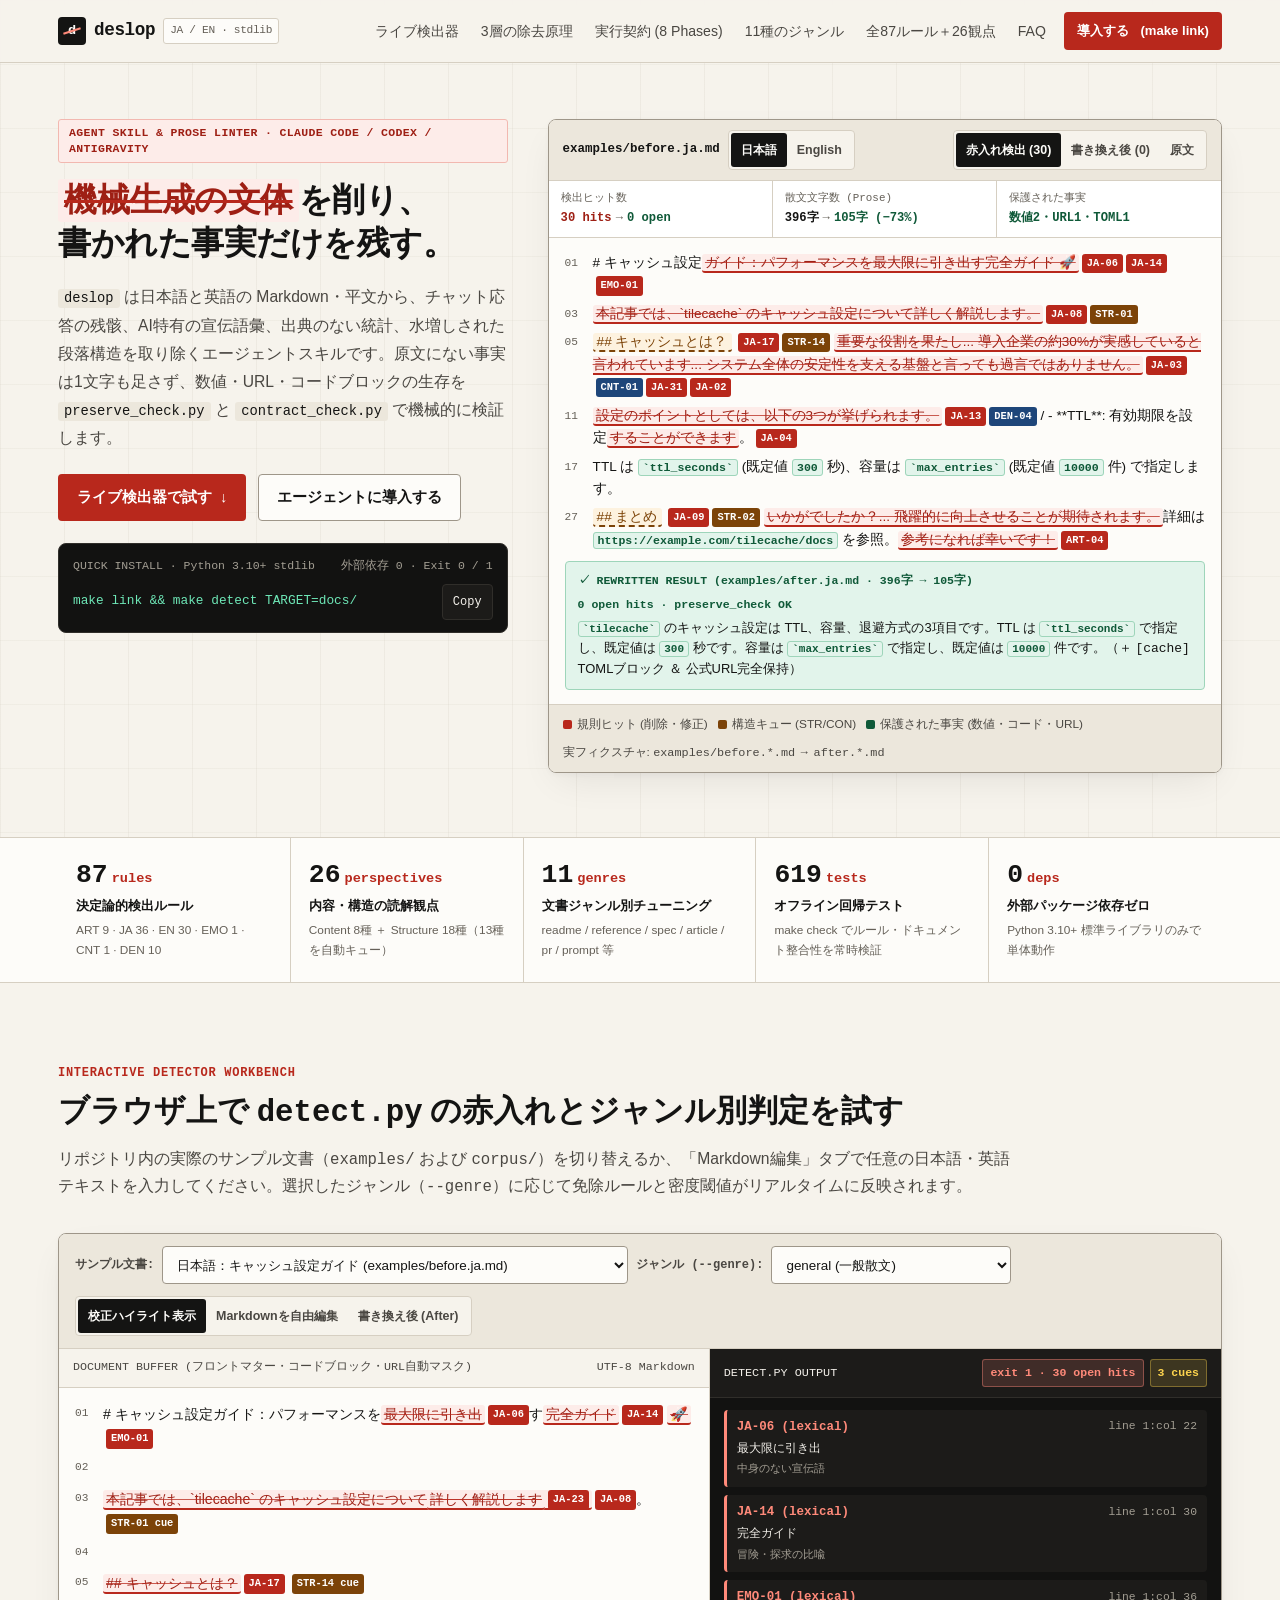
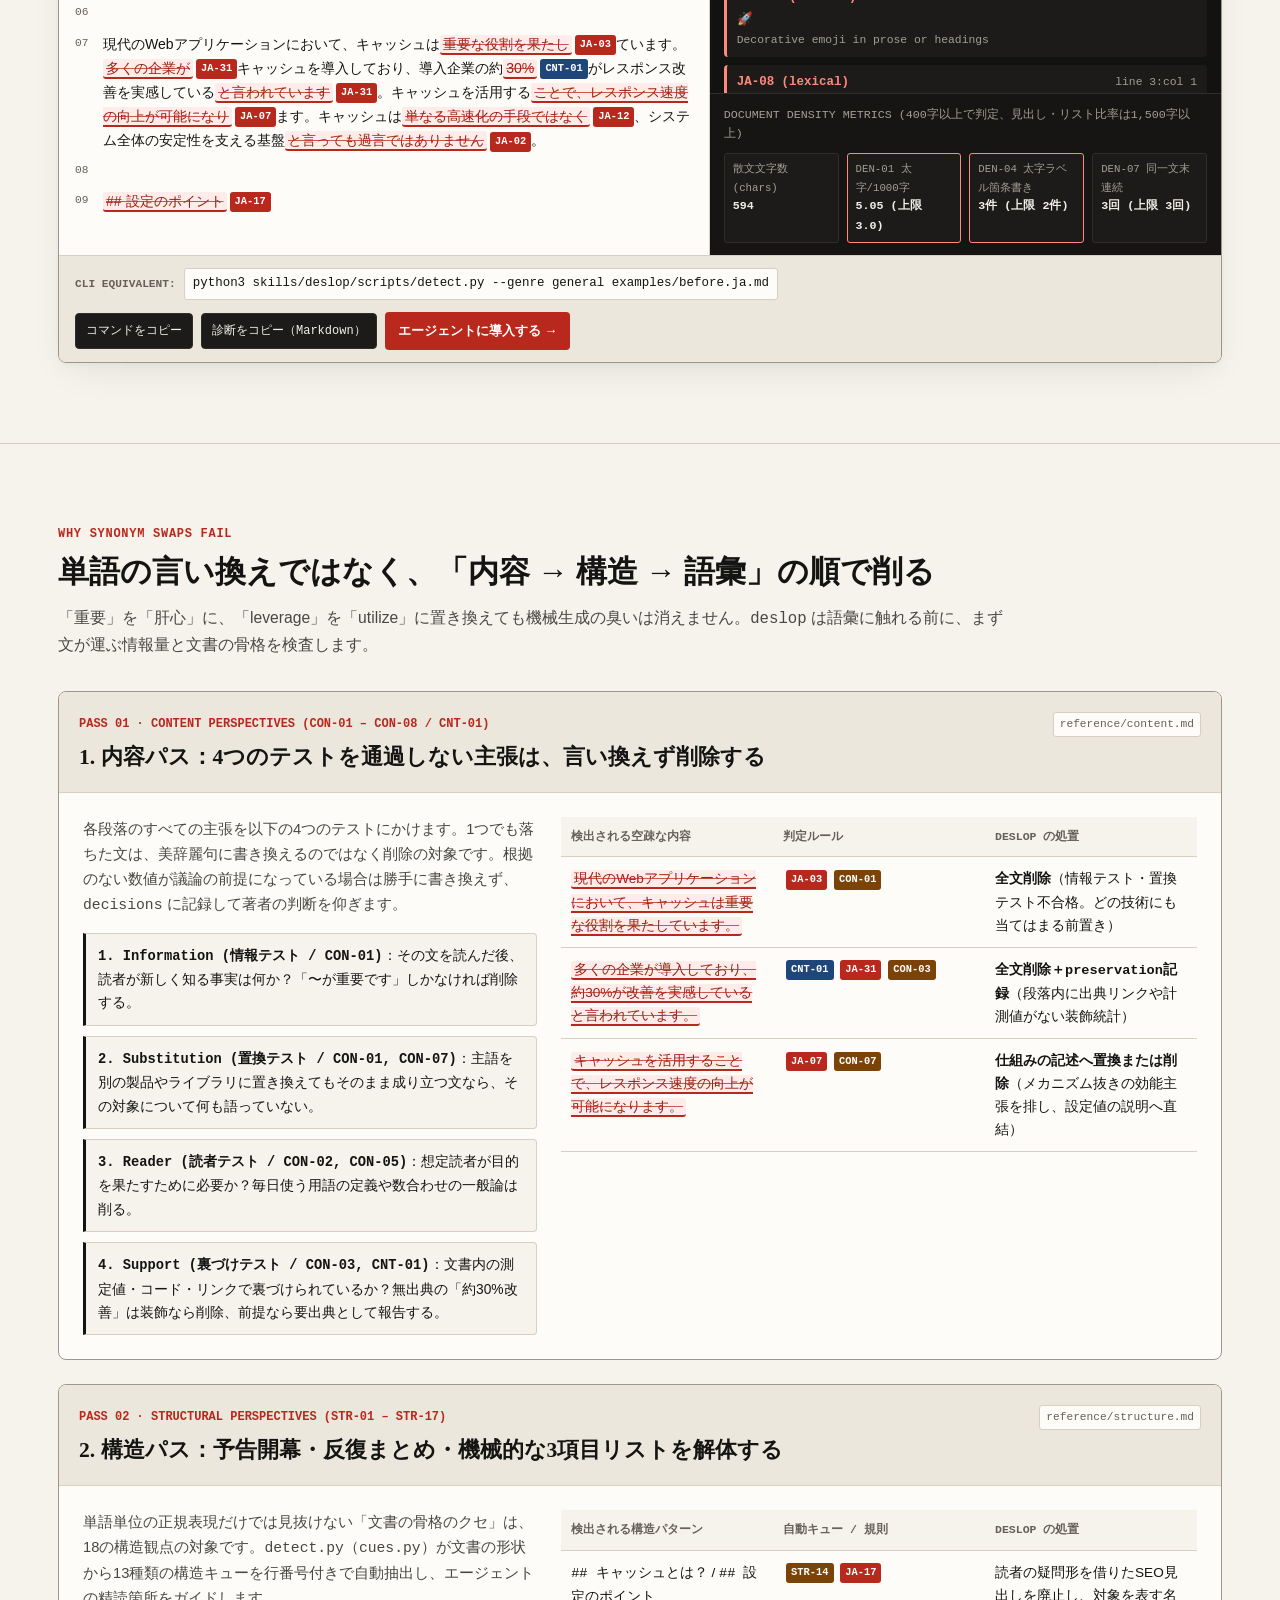
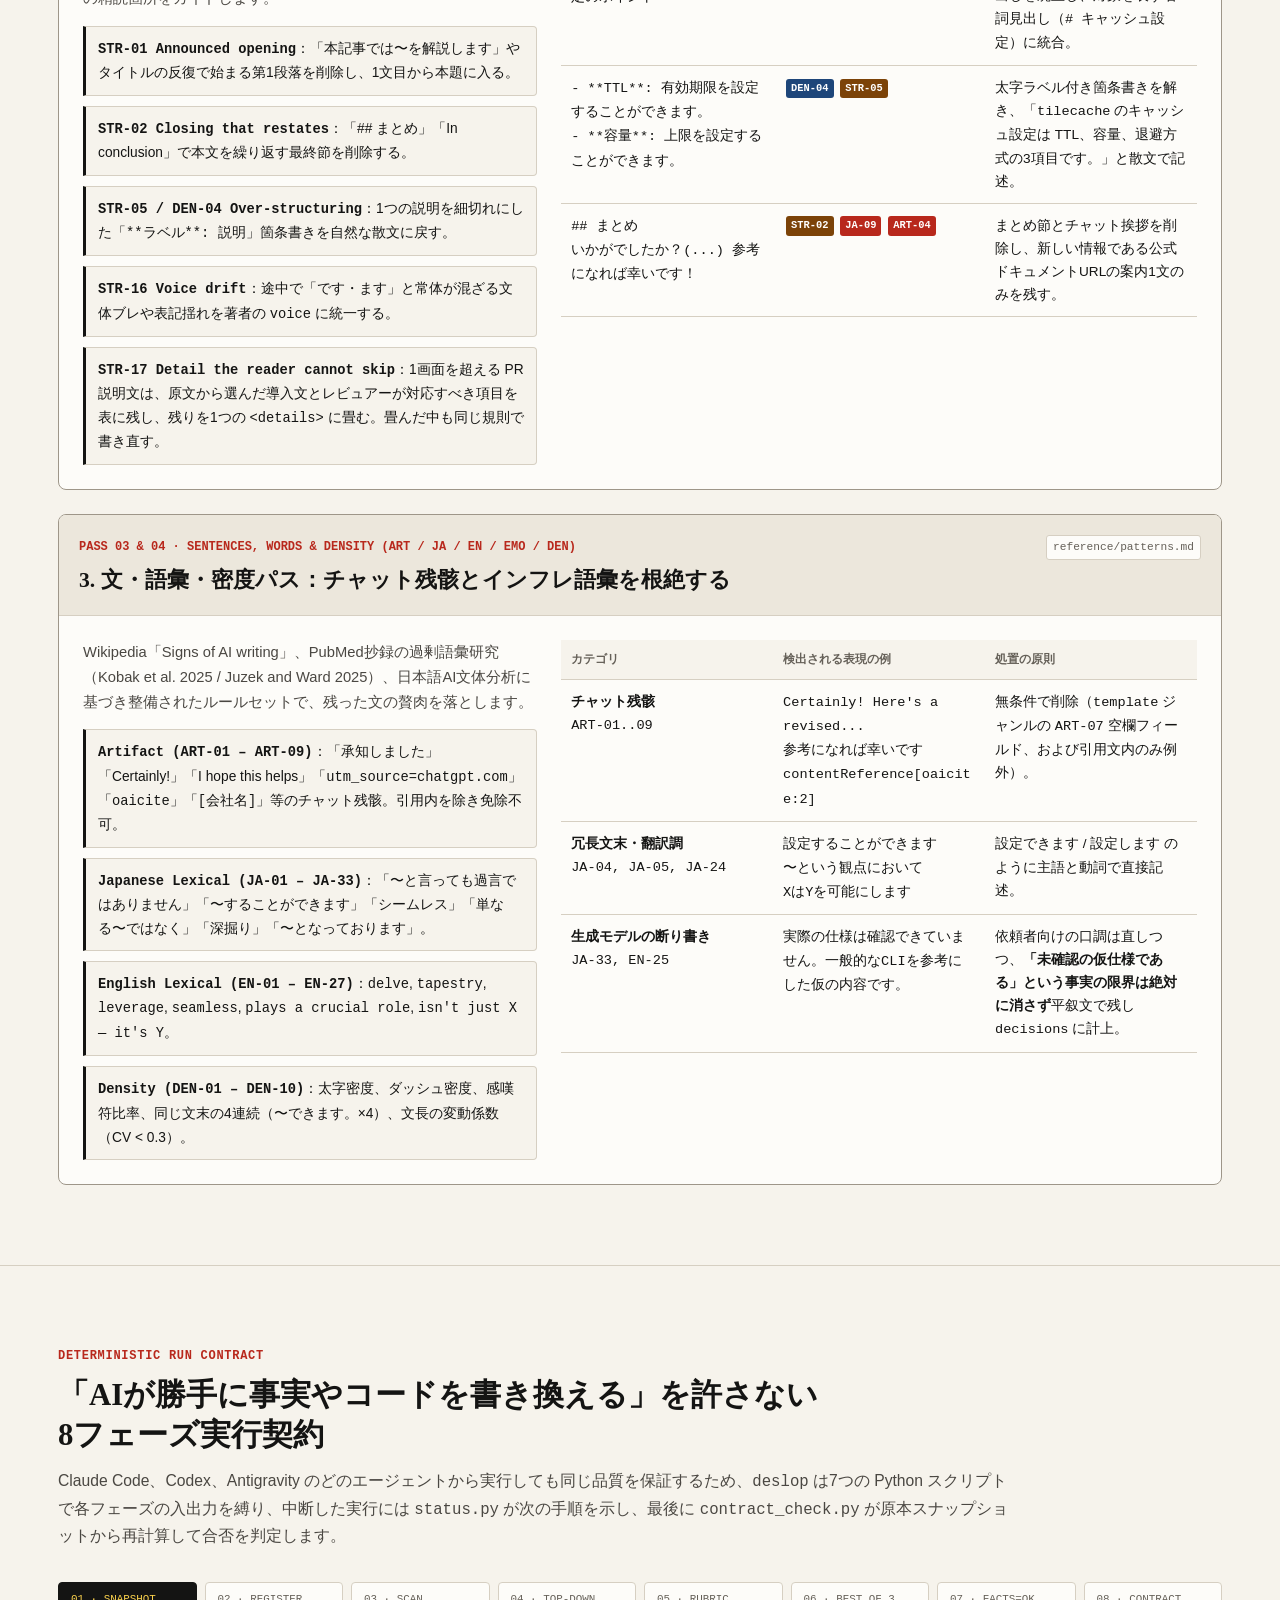
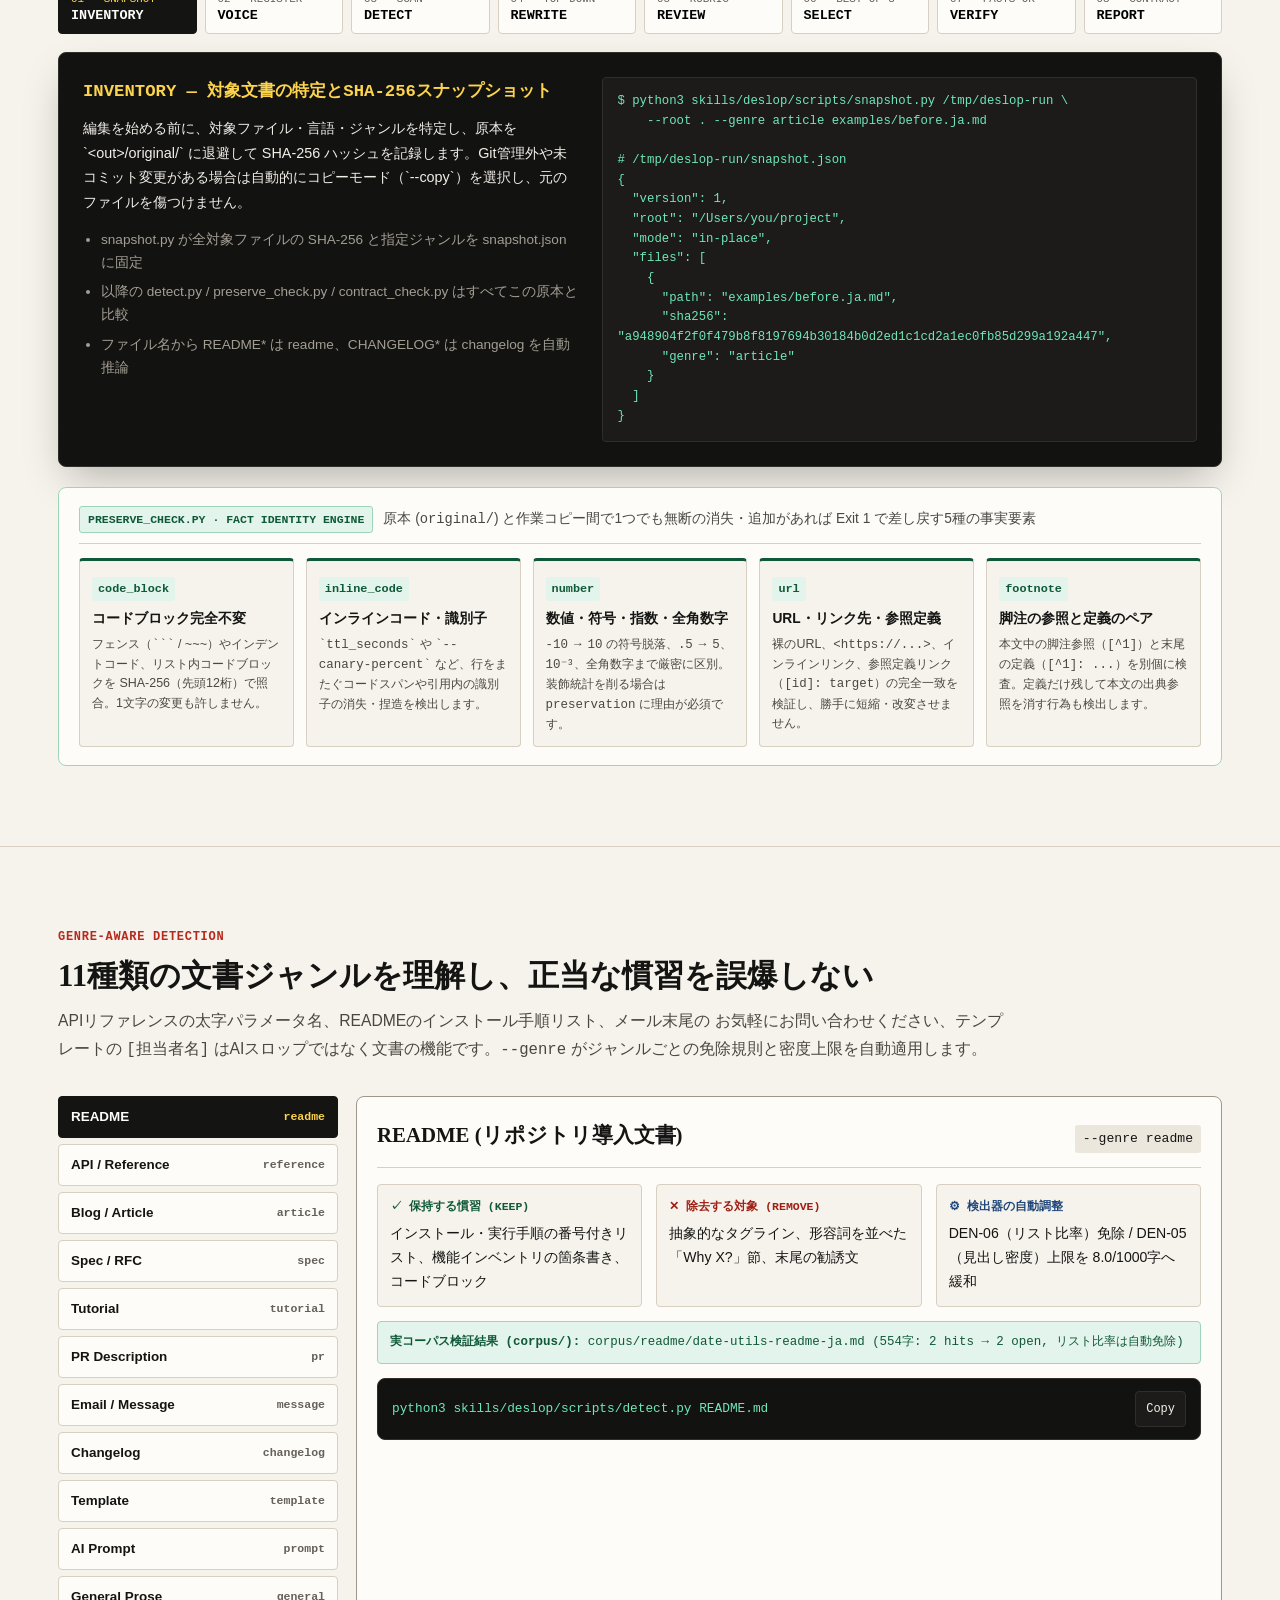
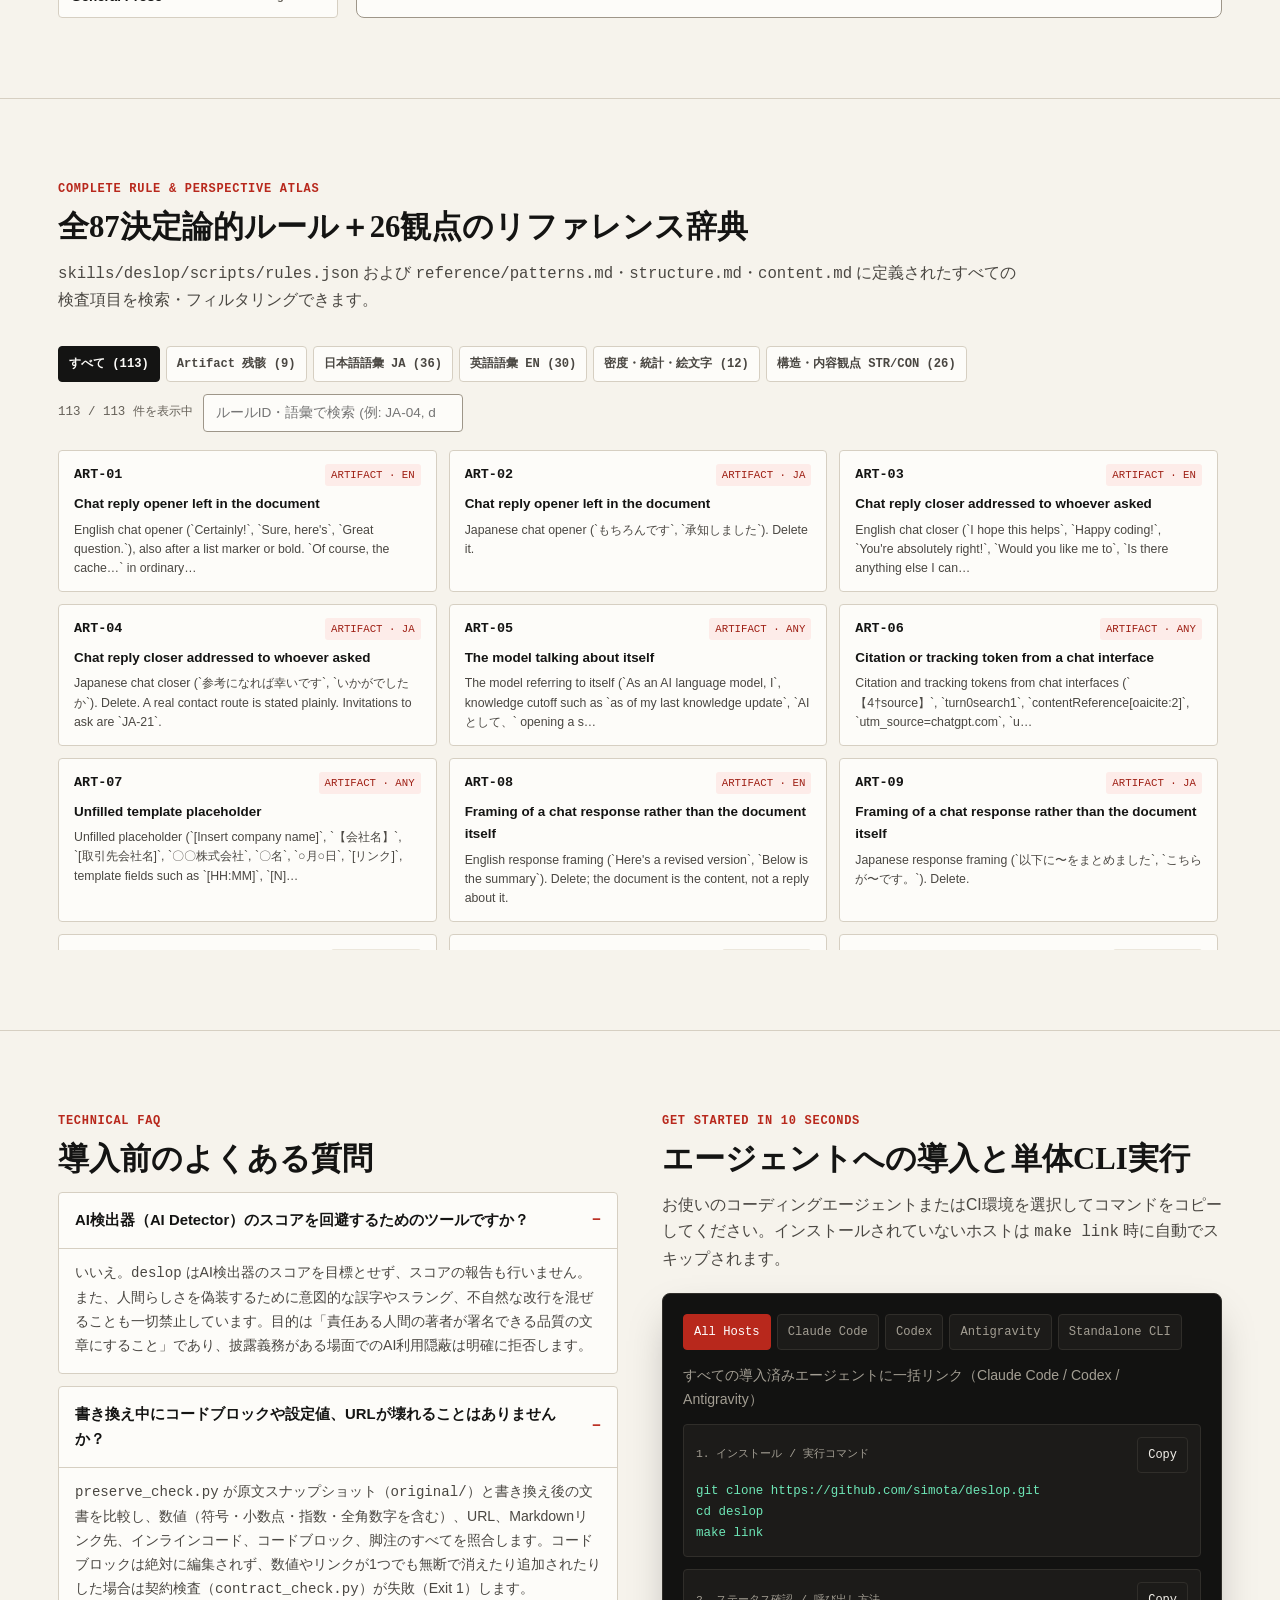
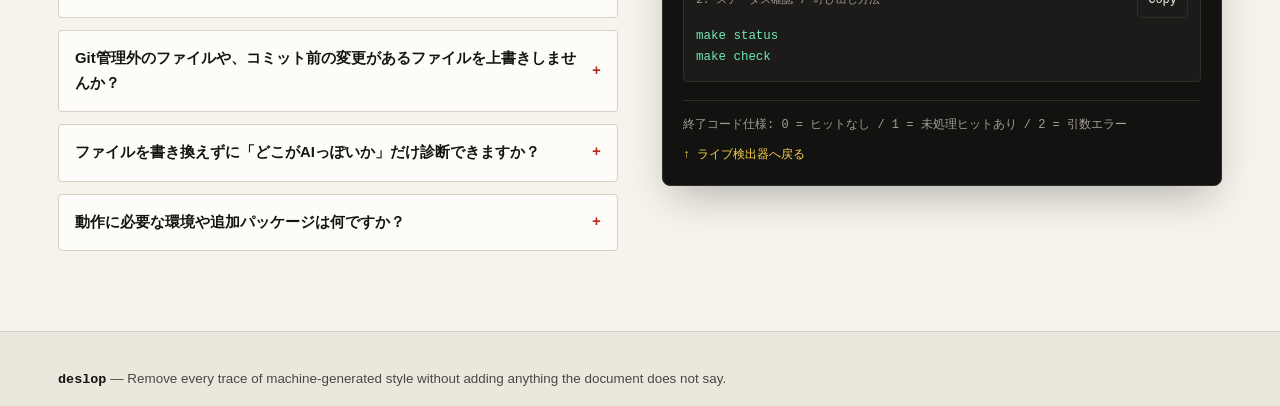
==== commit 785628ee: "perf(detect): skip rule passes no paragraph language can keep scan_text ran every pattern rule over " ====
--- a/site/index.html
+++ b/site/index.html
@@ -179,7 +179,7 @@
             <div class="strip-note">readme / reference / spec / article / pr / prompt 等</div>
           </div>
           <div class="strip-metric">
-            <div class="strip-number">615<span>tests</span></div>
+            <div class="strip-number">619<span>tests</span></div>
             <div class="strip-label">オフライン回帰テスト</div>
             <div class="strip-note">make check でルール・ドキュメント整合性を常時検証</div>
           </div>
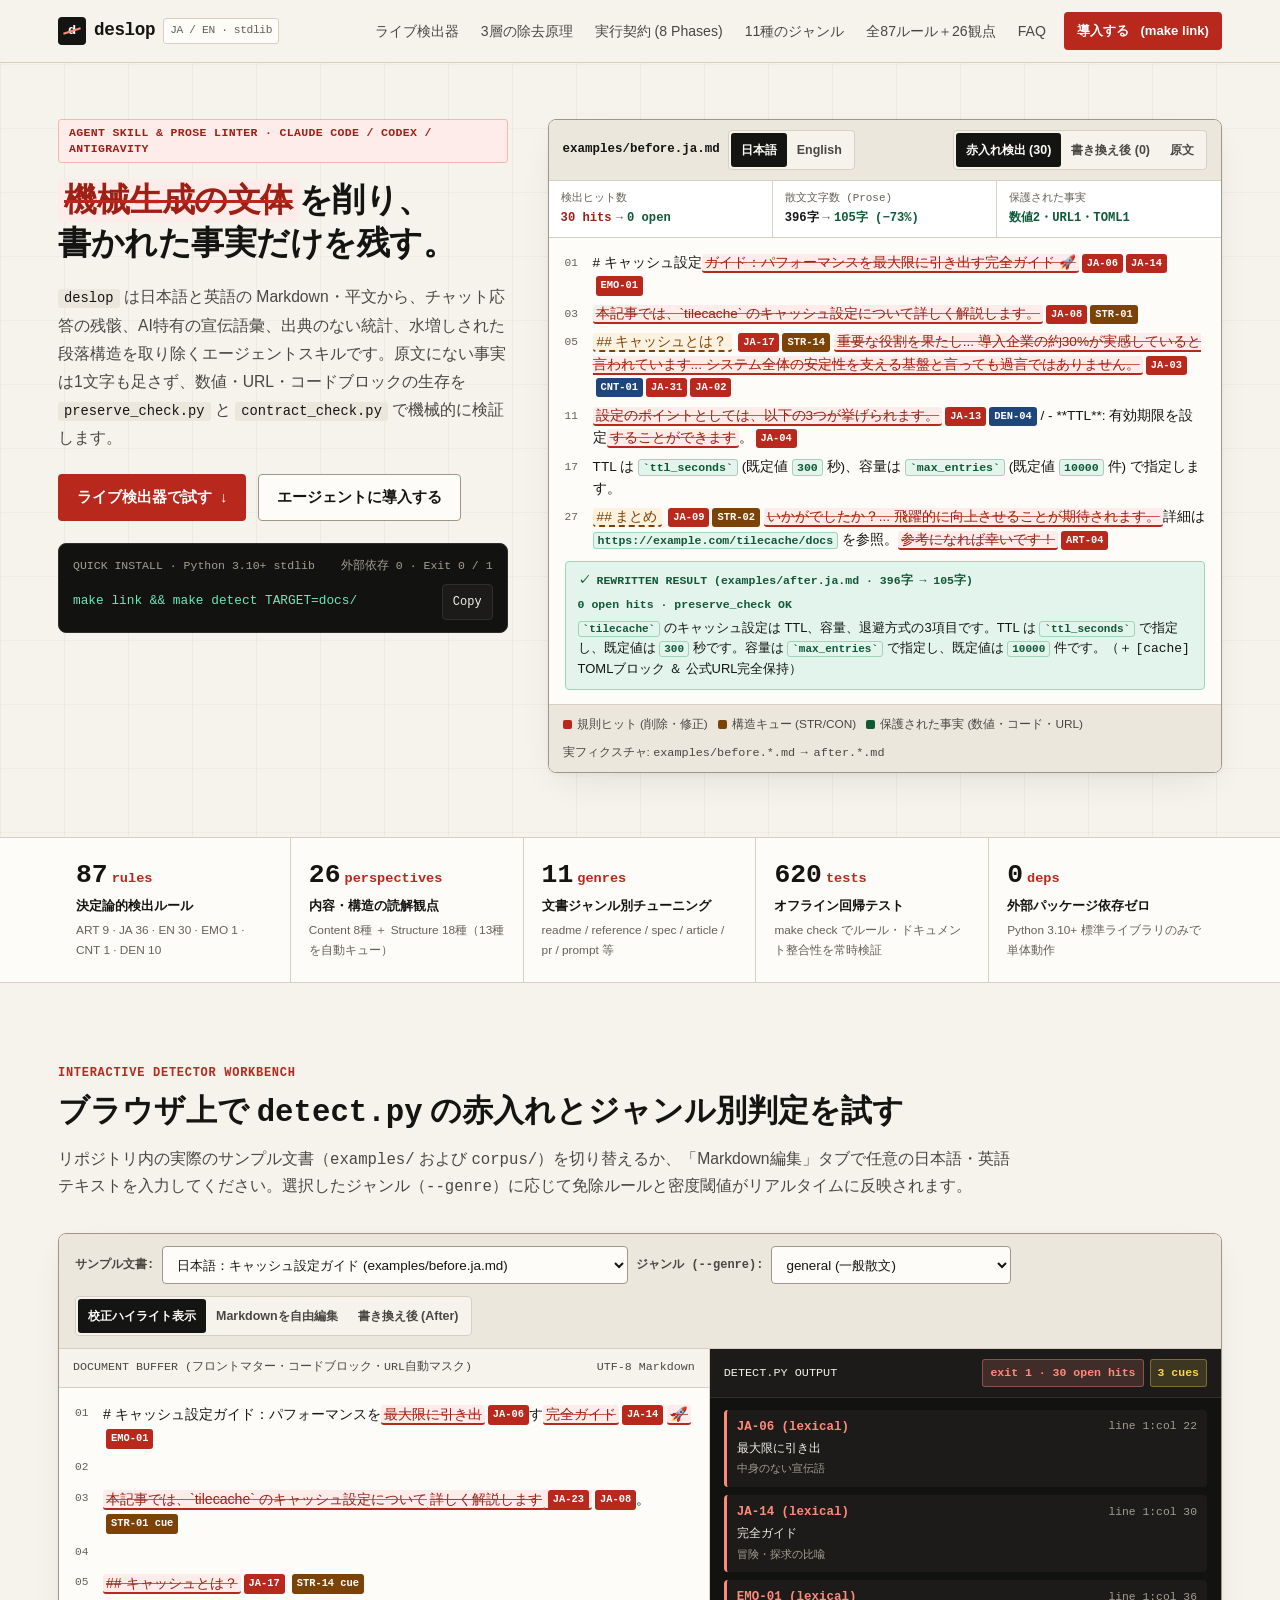
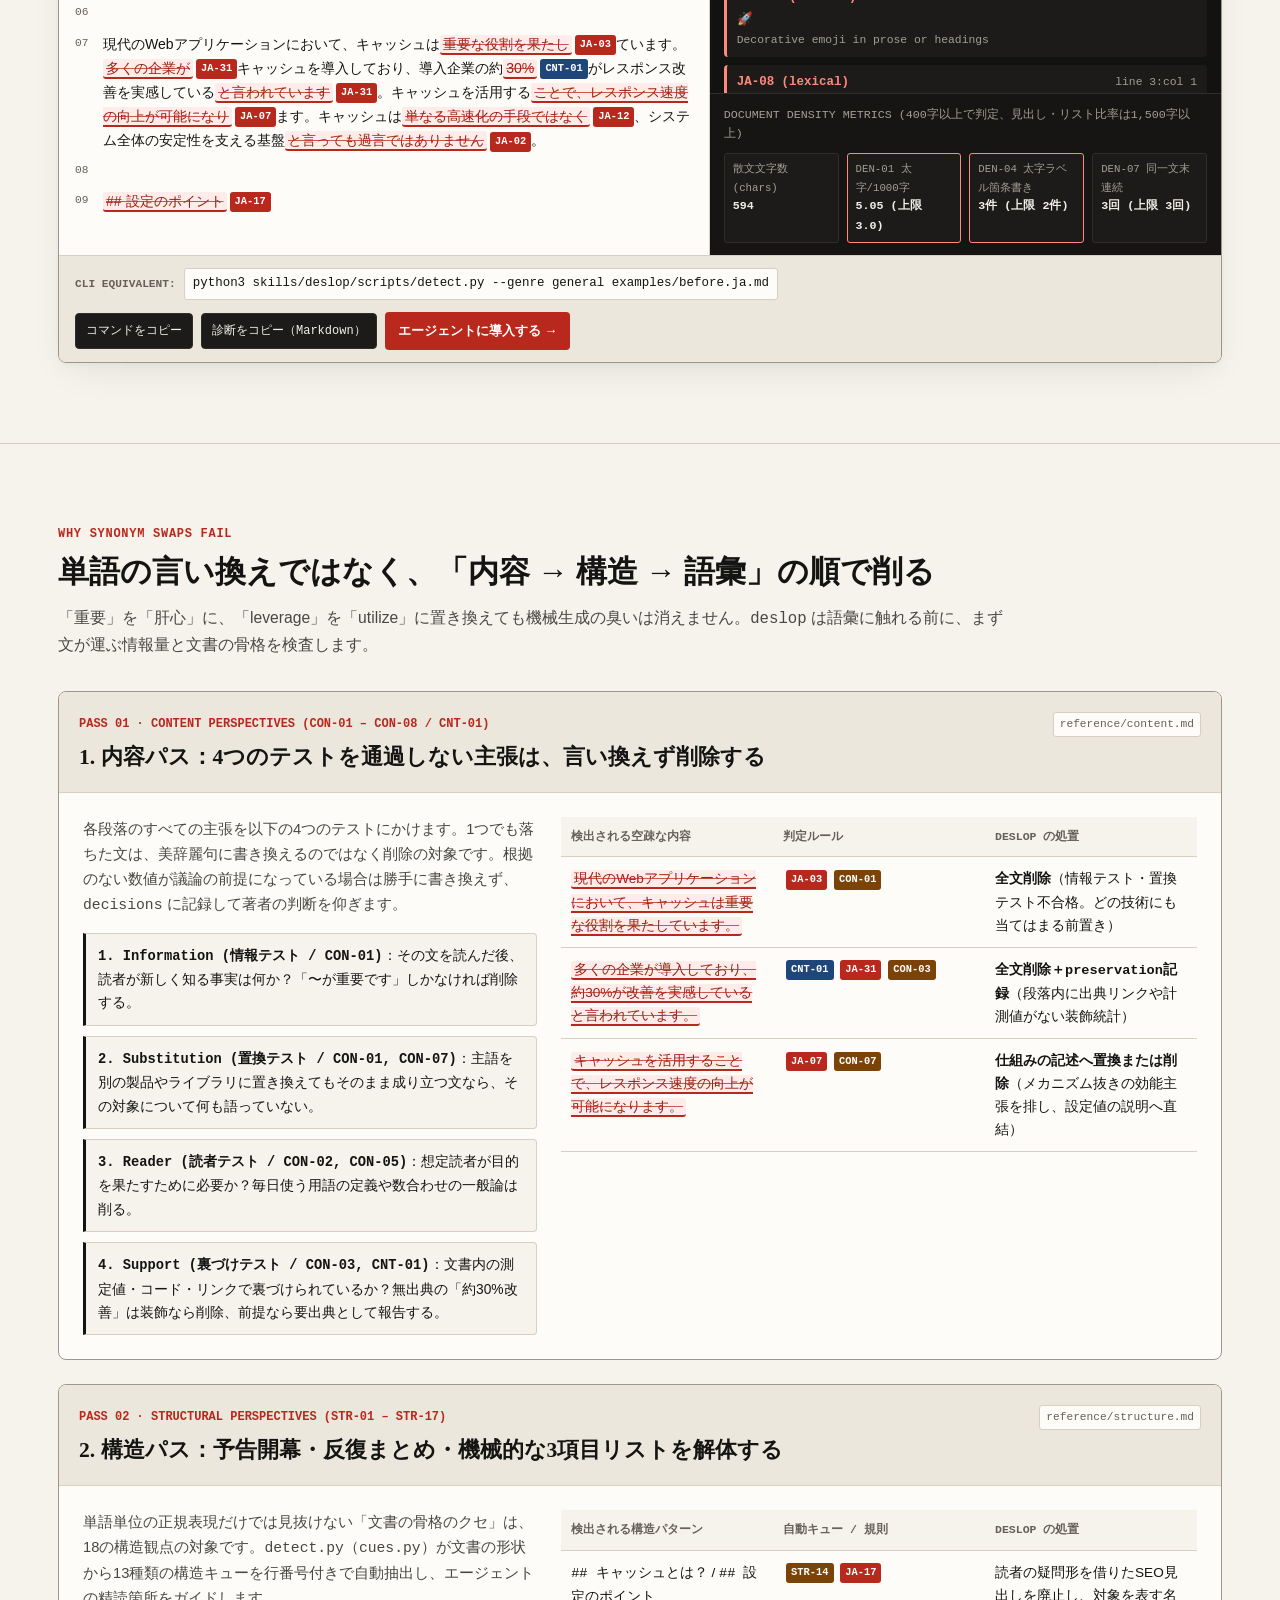
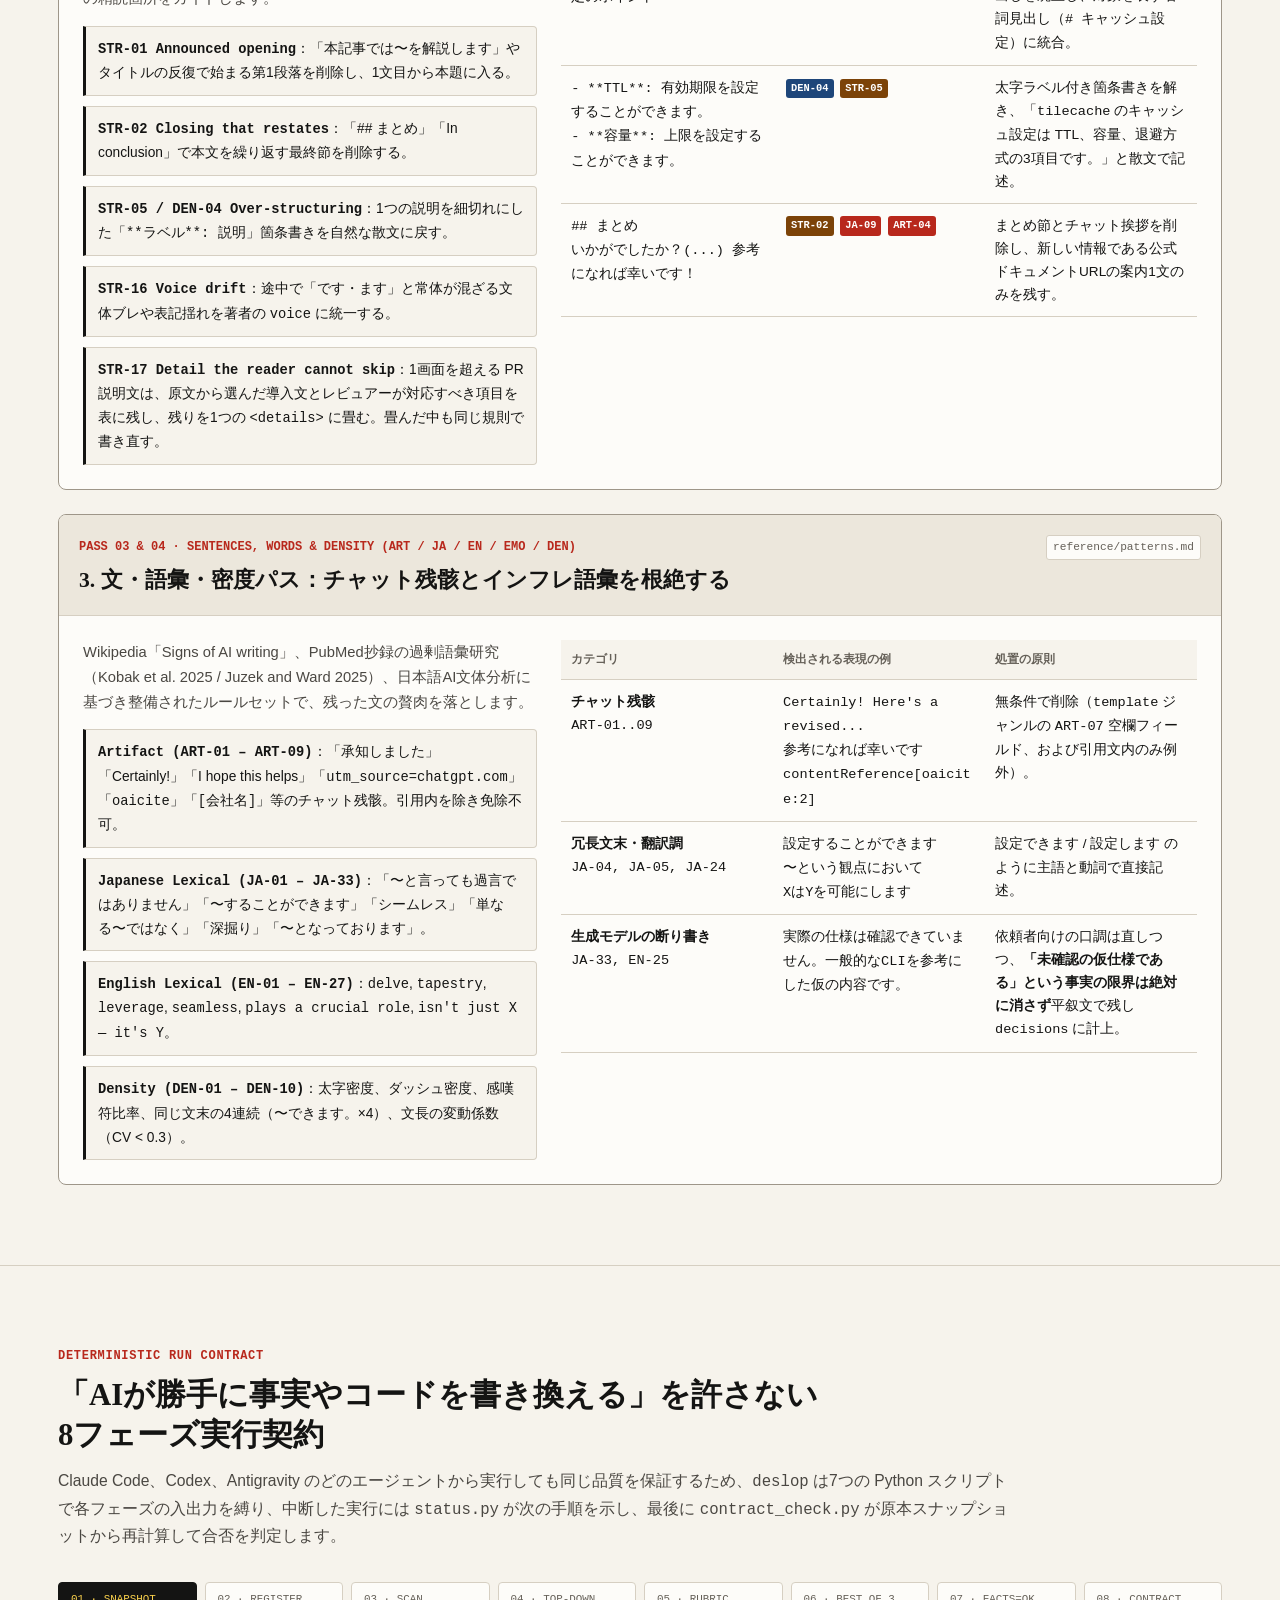
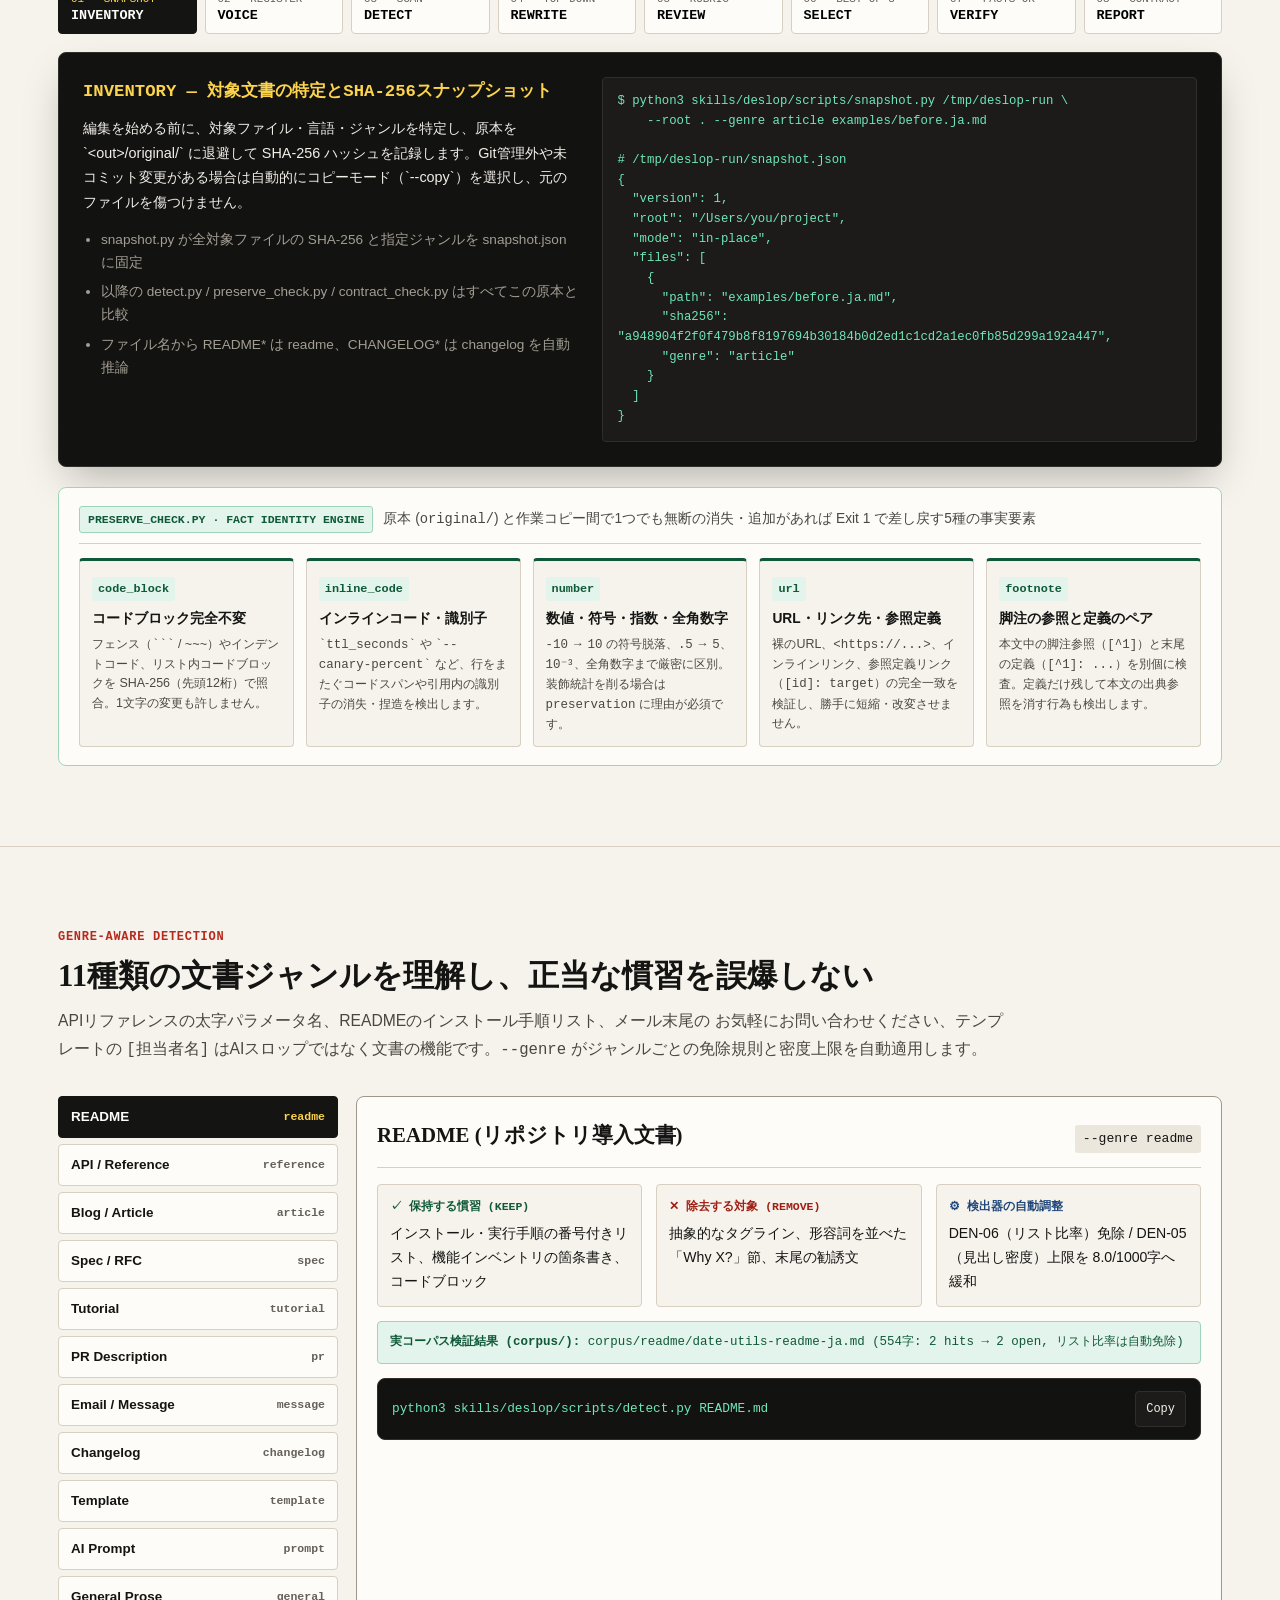
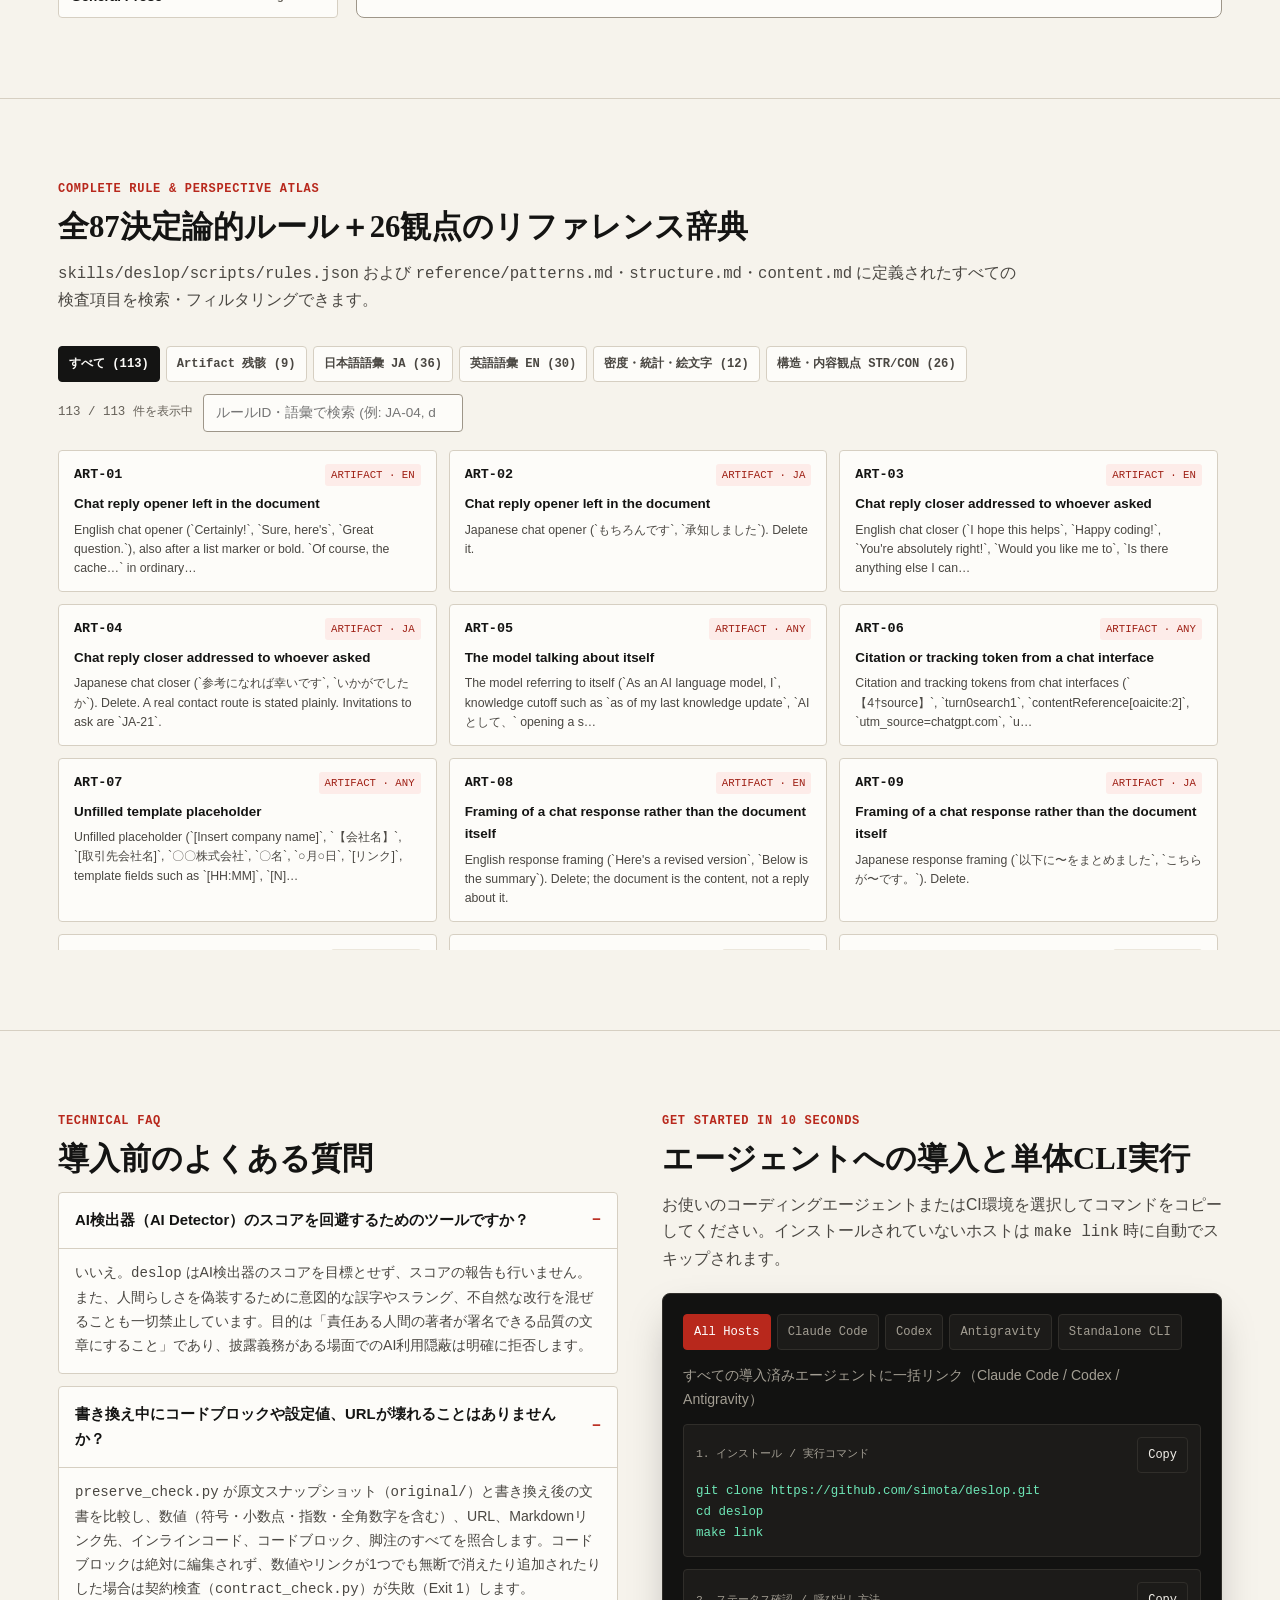
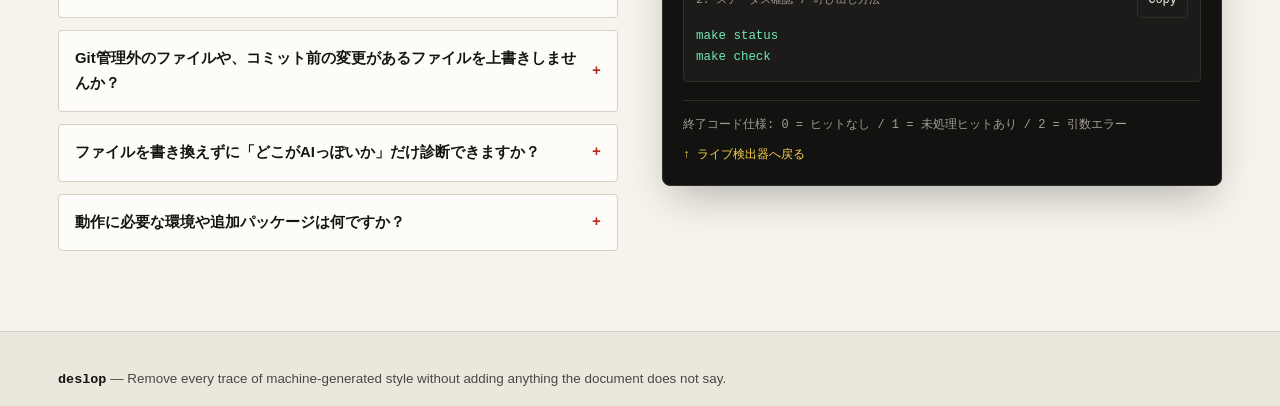
==== commit a950106e: "fix(detect): keep baseline-accepted hits when a baseline is rewritten The summary tells a user whose" ====
--- a/site/index.html
+++ b/site/index.html
@@ -179,7 +179,7 @@
             <div class="strip-note">readme / reference / spec / article / pr / prompt 等</div>
           </div>
           <div class="strip-metric">
-            <div class="strip-number">619<span>tests</span></div>
+            <div class="strip-number">620<span>tests</span></div>
             <div class="strip-label">オフライン回帰テスト</div>
             <div class="strip-note">make check でルール・ドキュメント整合性を常時検証</div>
           </div>
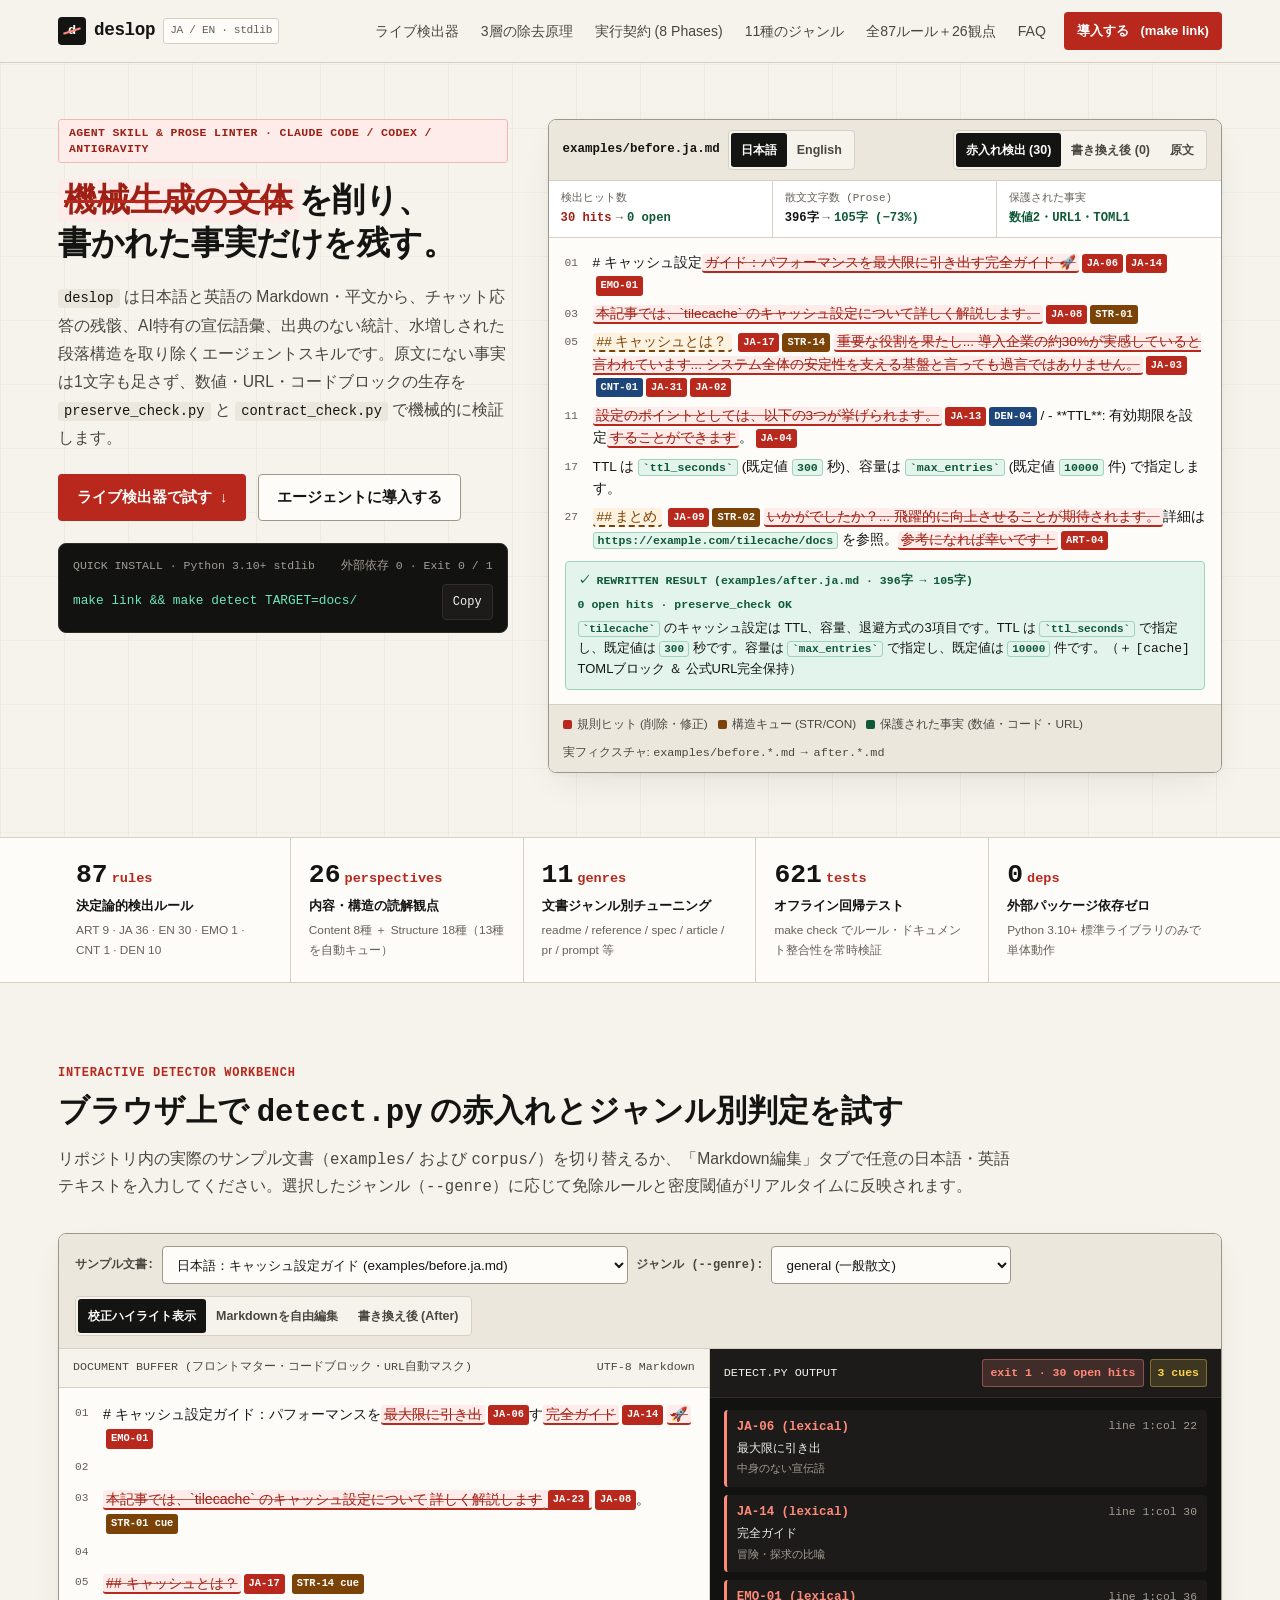
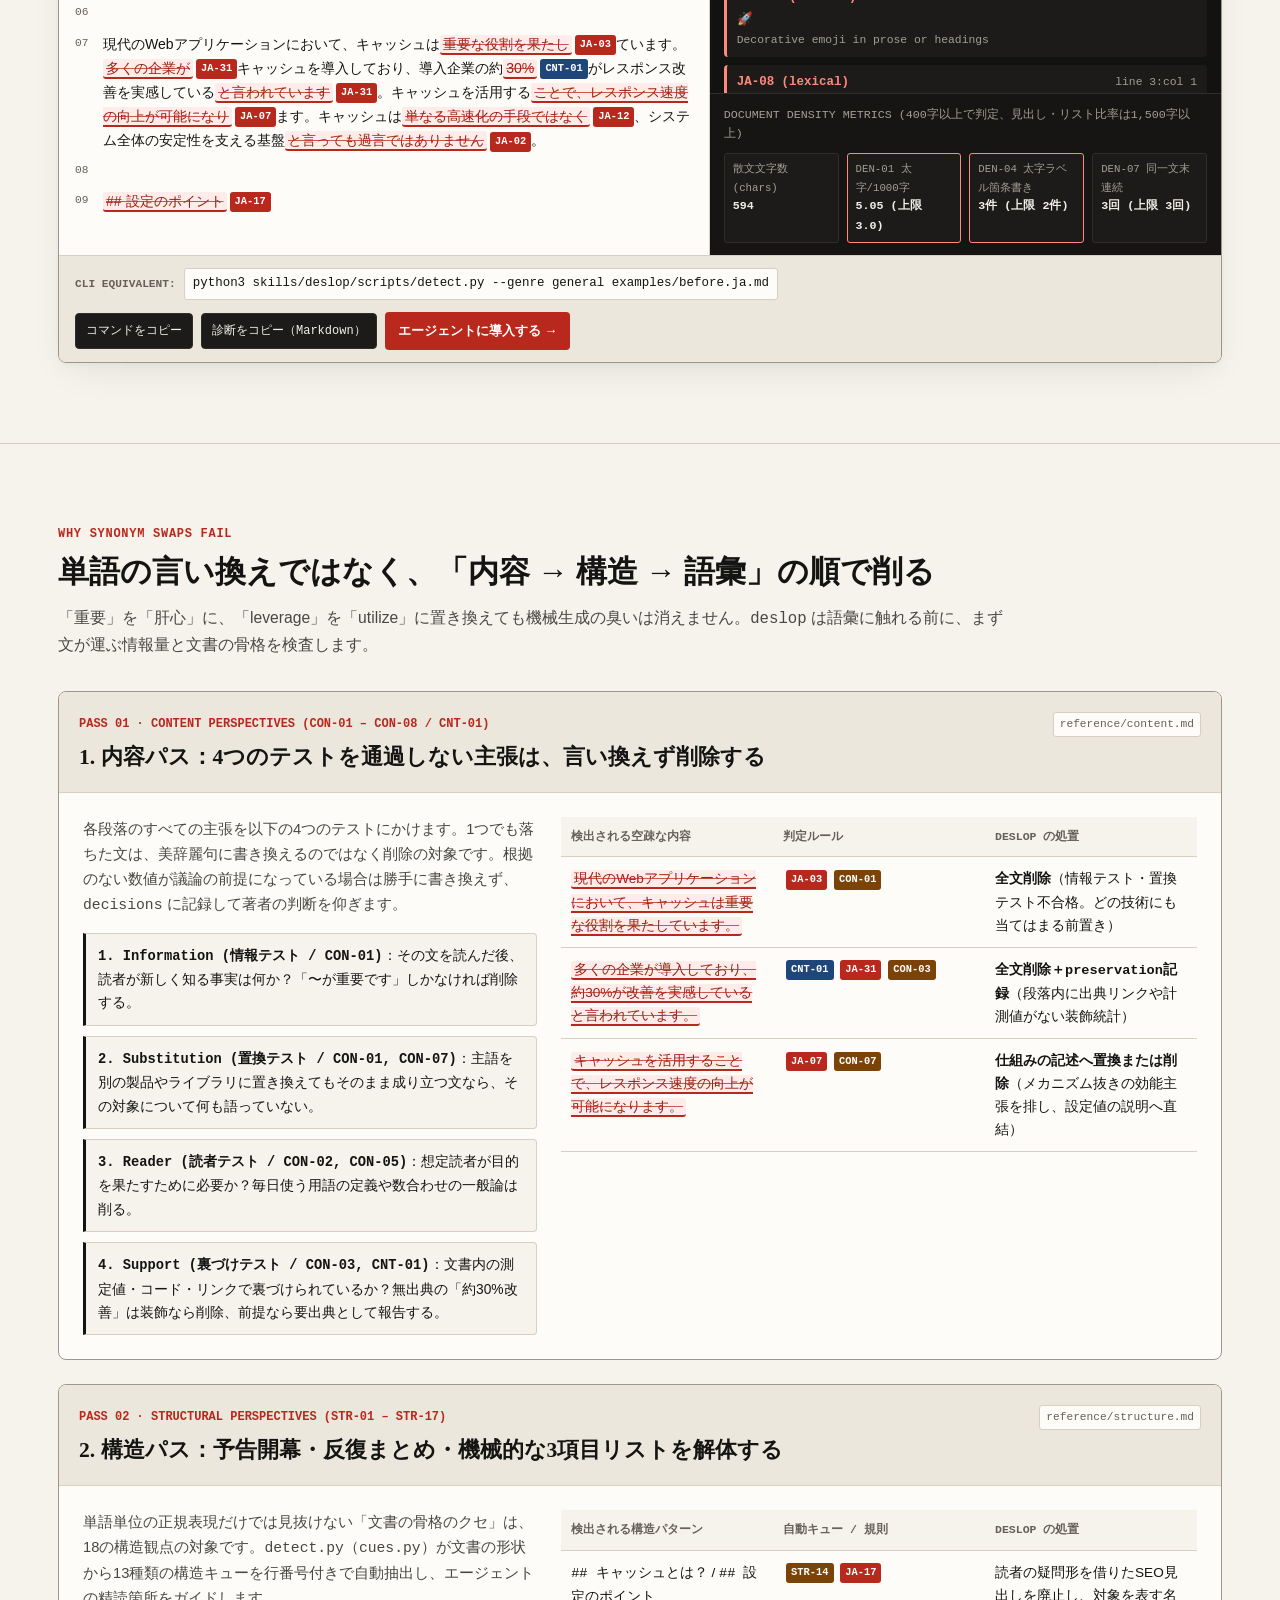
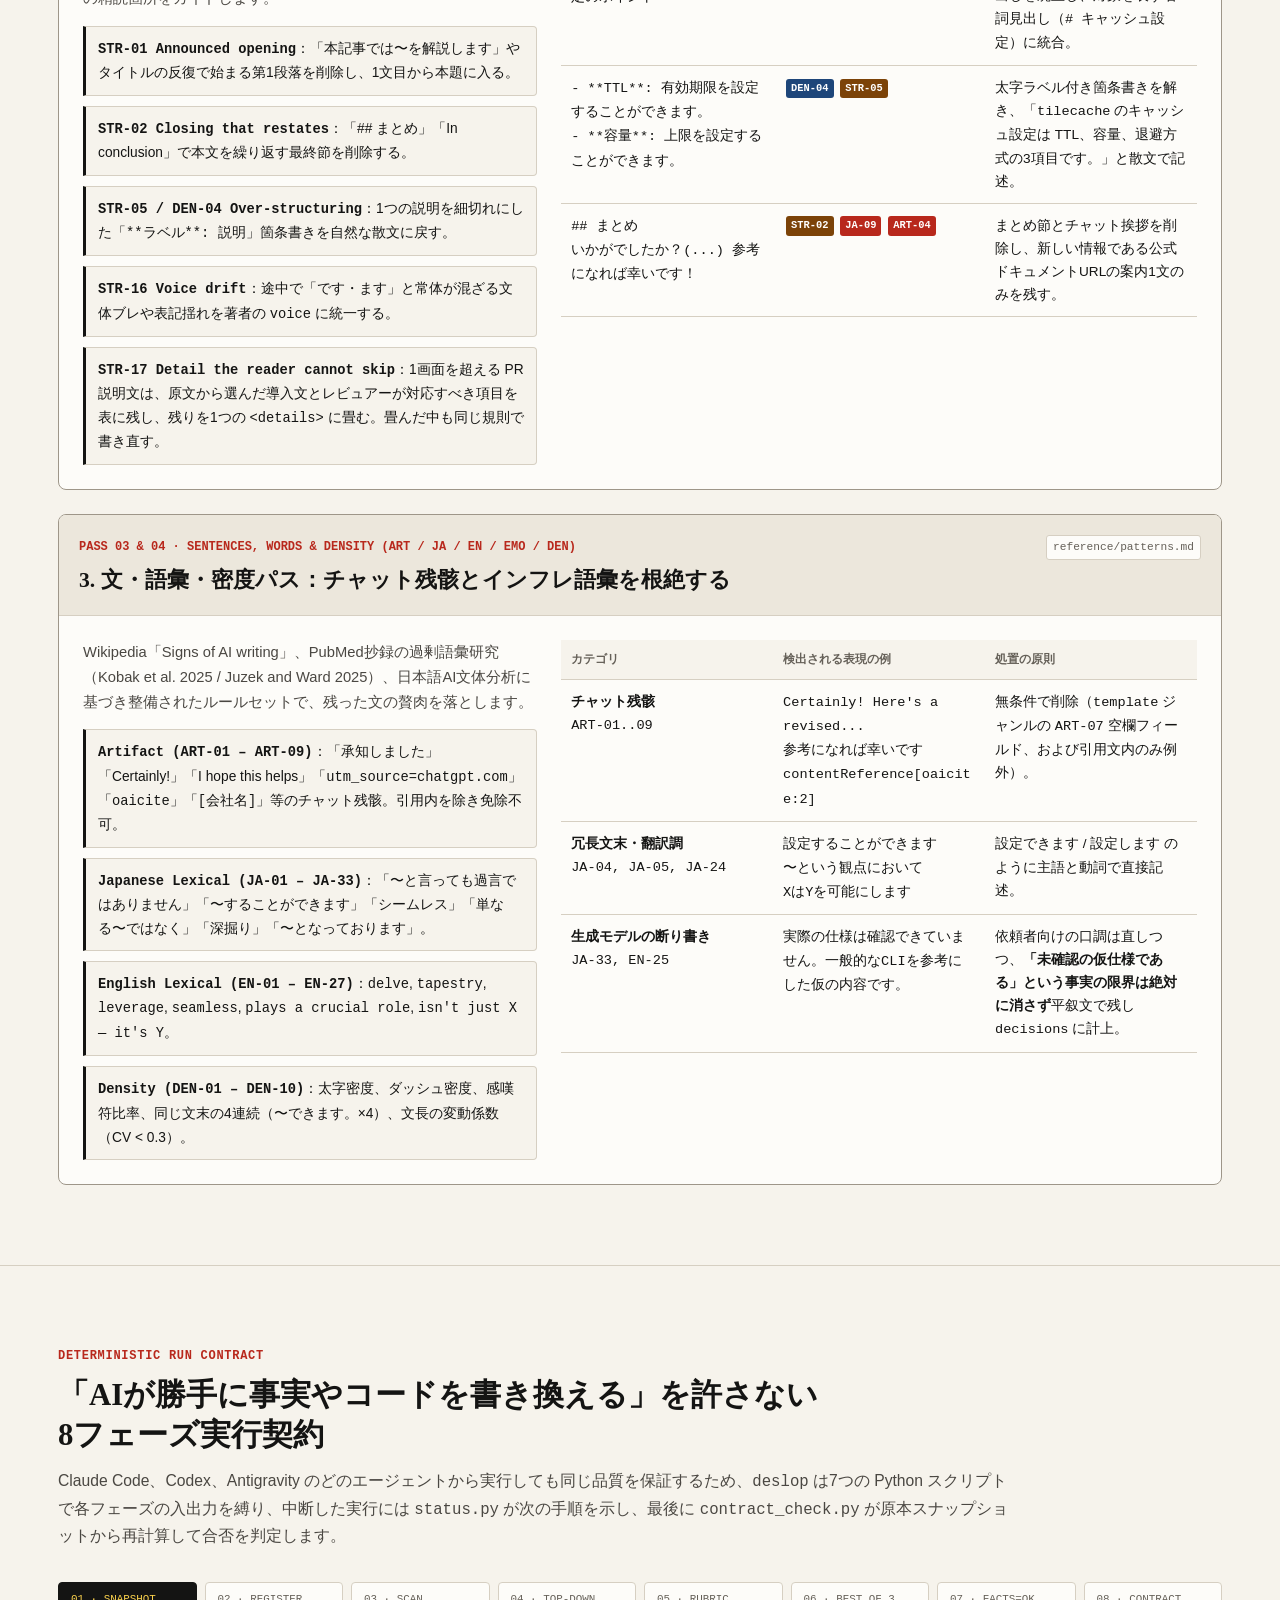
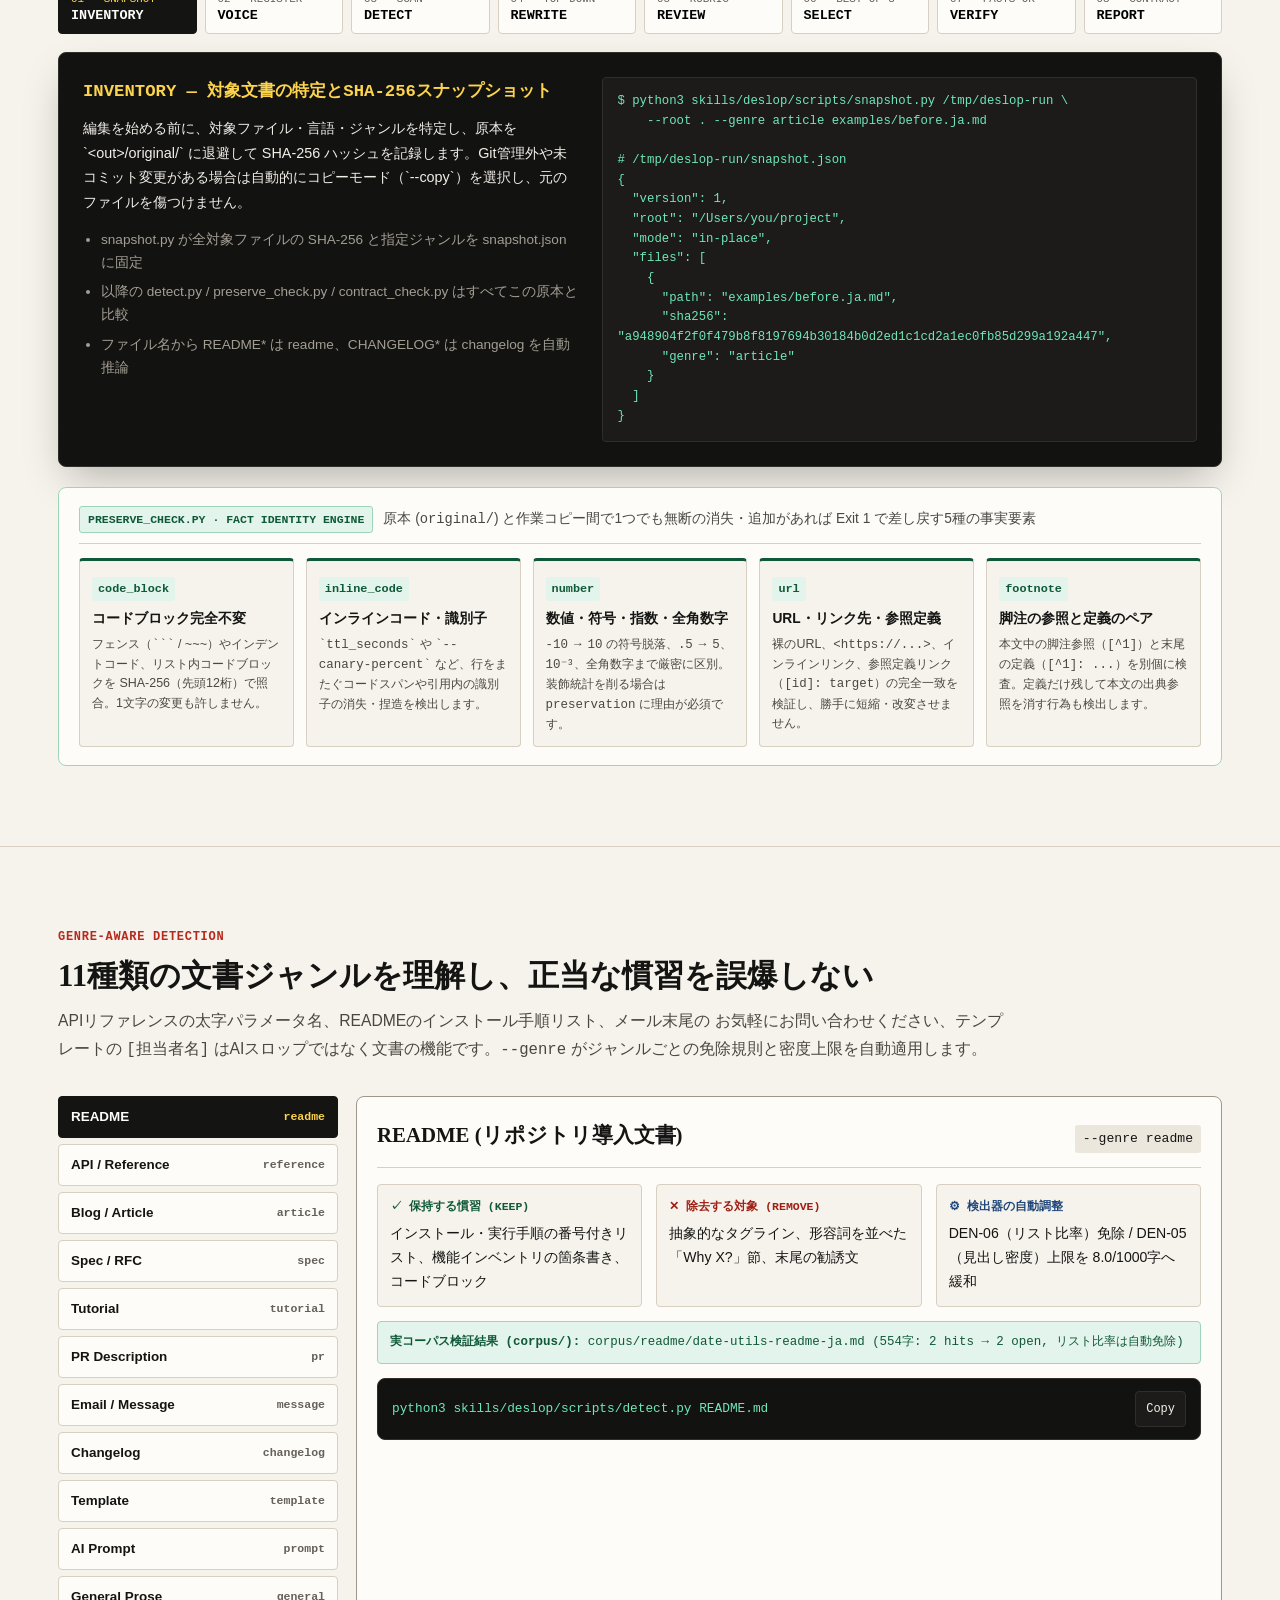
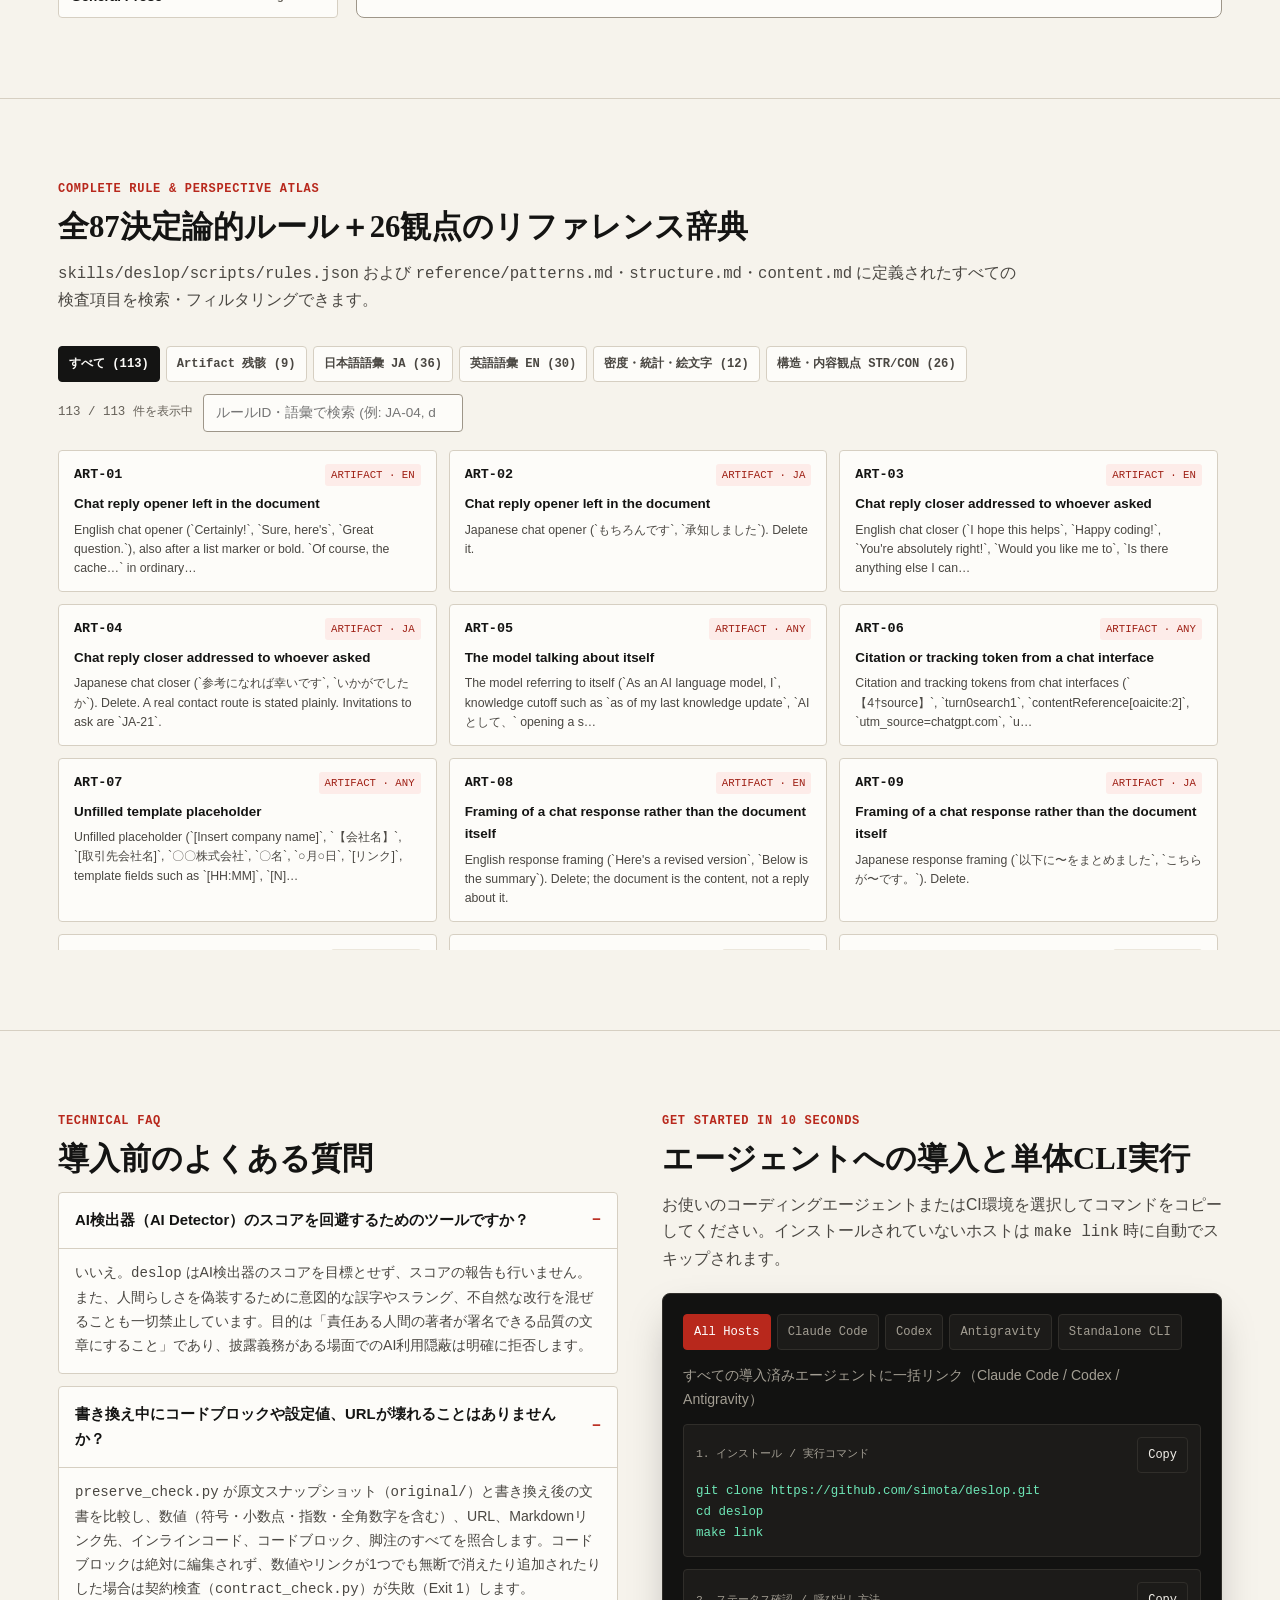
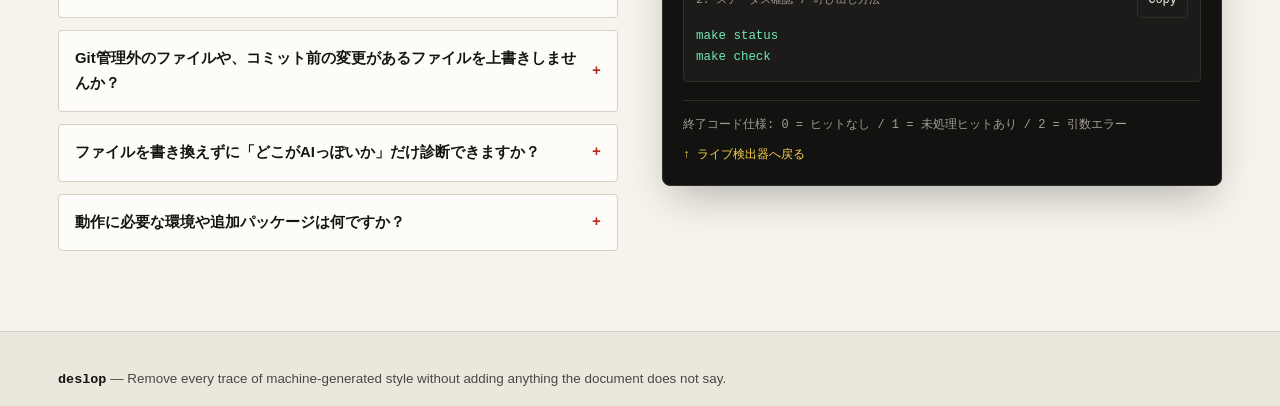
==== commit 00f541dd: "fix(detect): count as gone only baseline hits the scan could find A scan narrowed with --select/--ig" ====
--- a/site/index.html
+++ b/site/index.html
@@ -179,7 +179,7 @@
             <div class="strip-note">readme / reference / spec / article / pr / prompt 等</div>
           </div>
           <div class="strip-metric">
-            <div class="strip-number">620<span>tests</span></div>
+            <div class="strip-number">621<span>tests</span></div>
             <div class="strip-label">オフライン回帰テスト</div>
             <div class="strip-note">make check でルール・ドキュメント整合性を常時検証</div>
           </div>
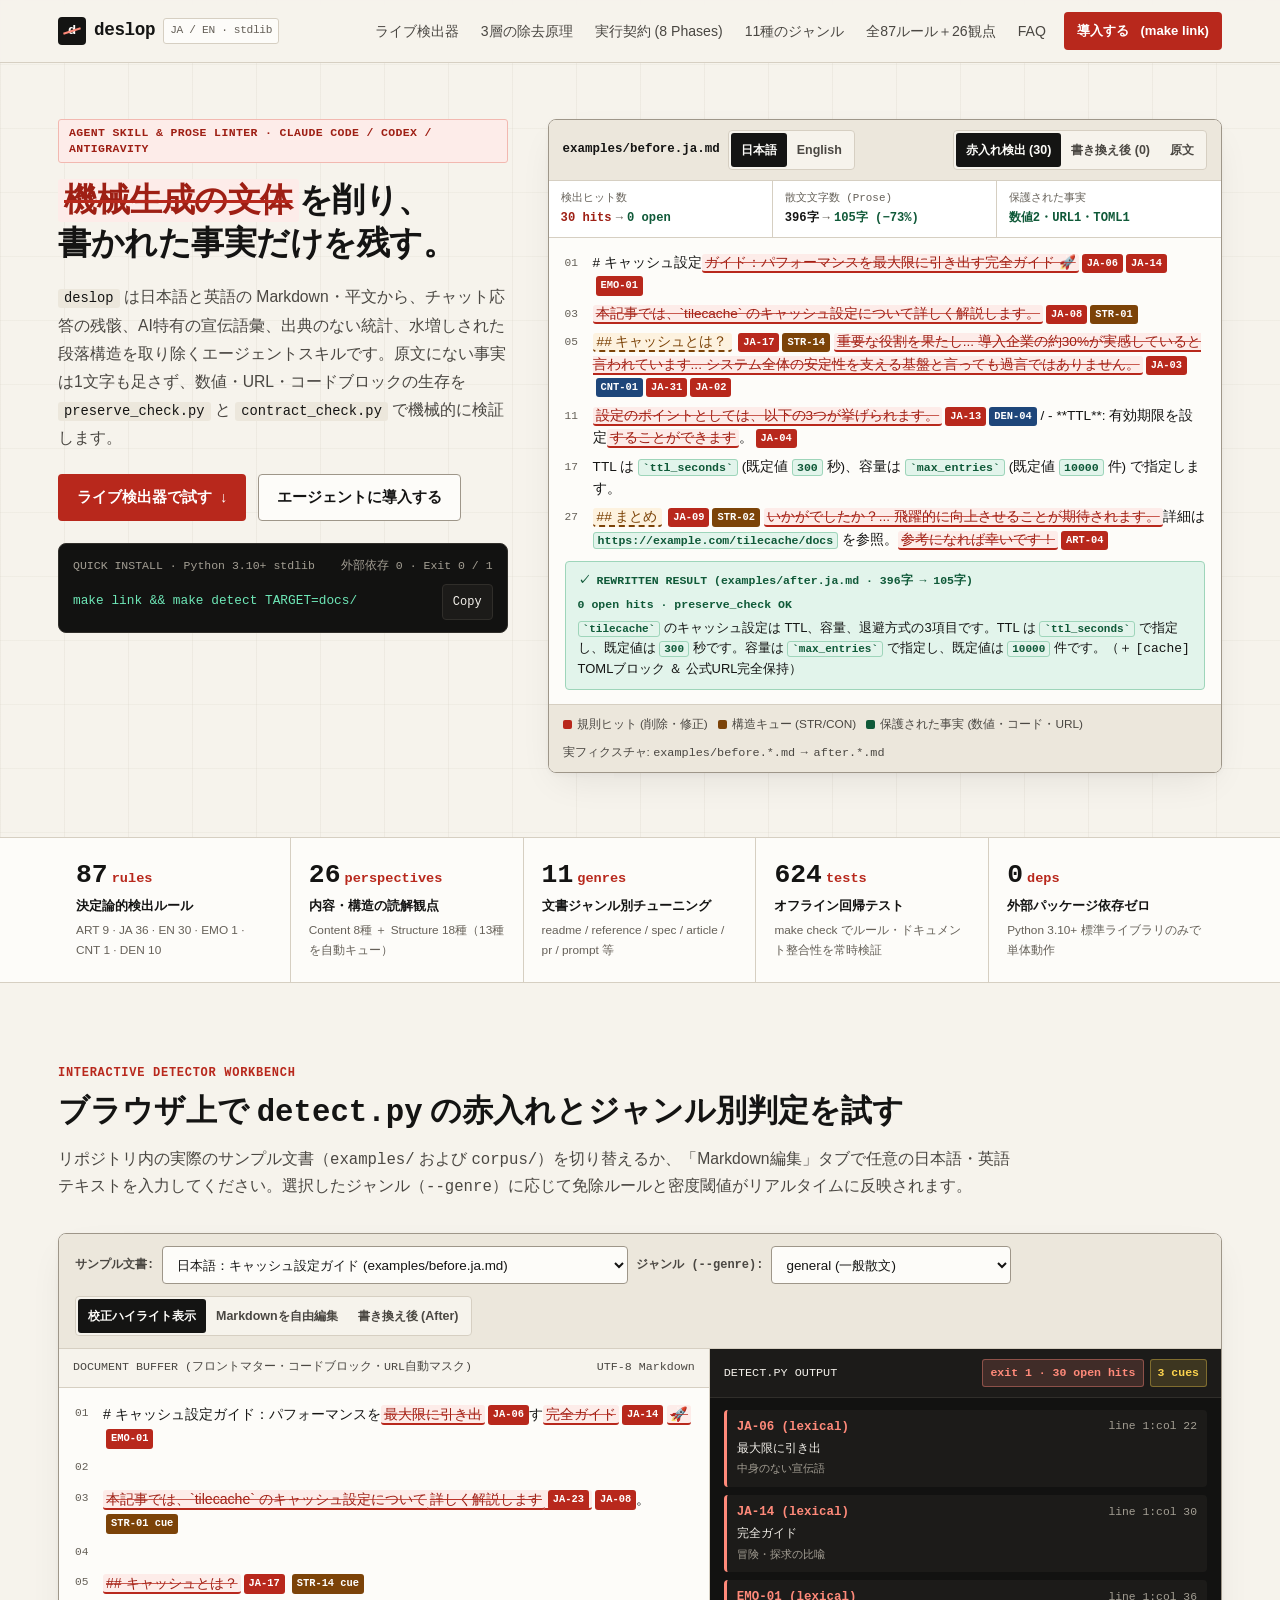
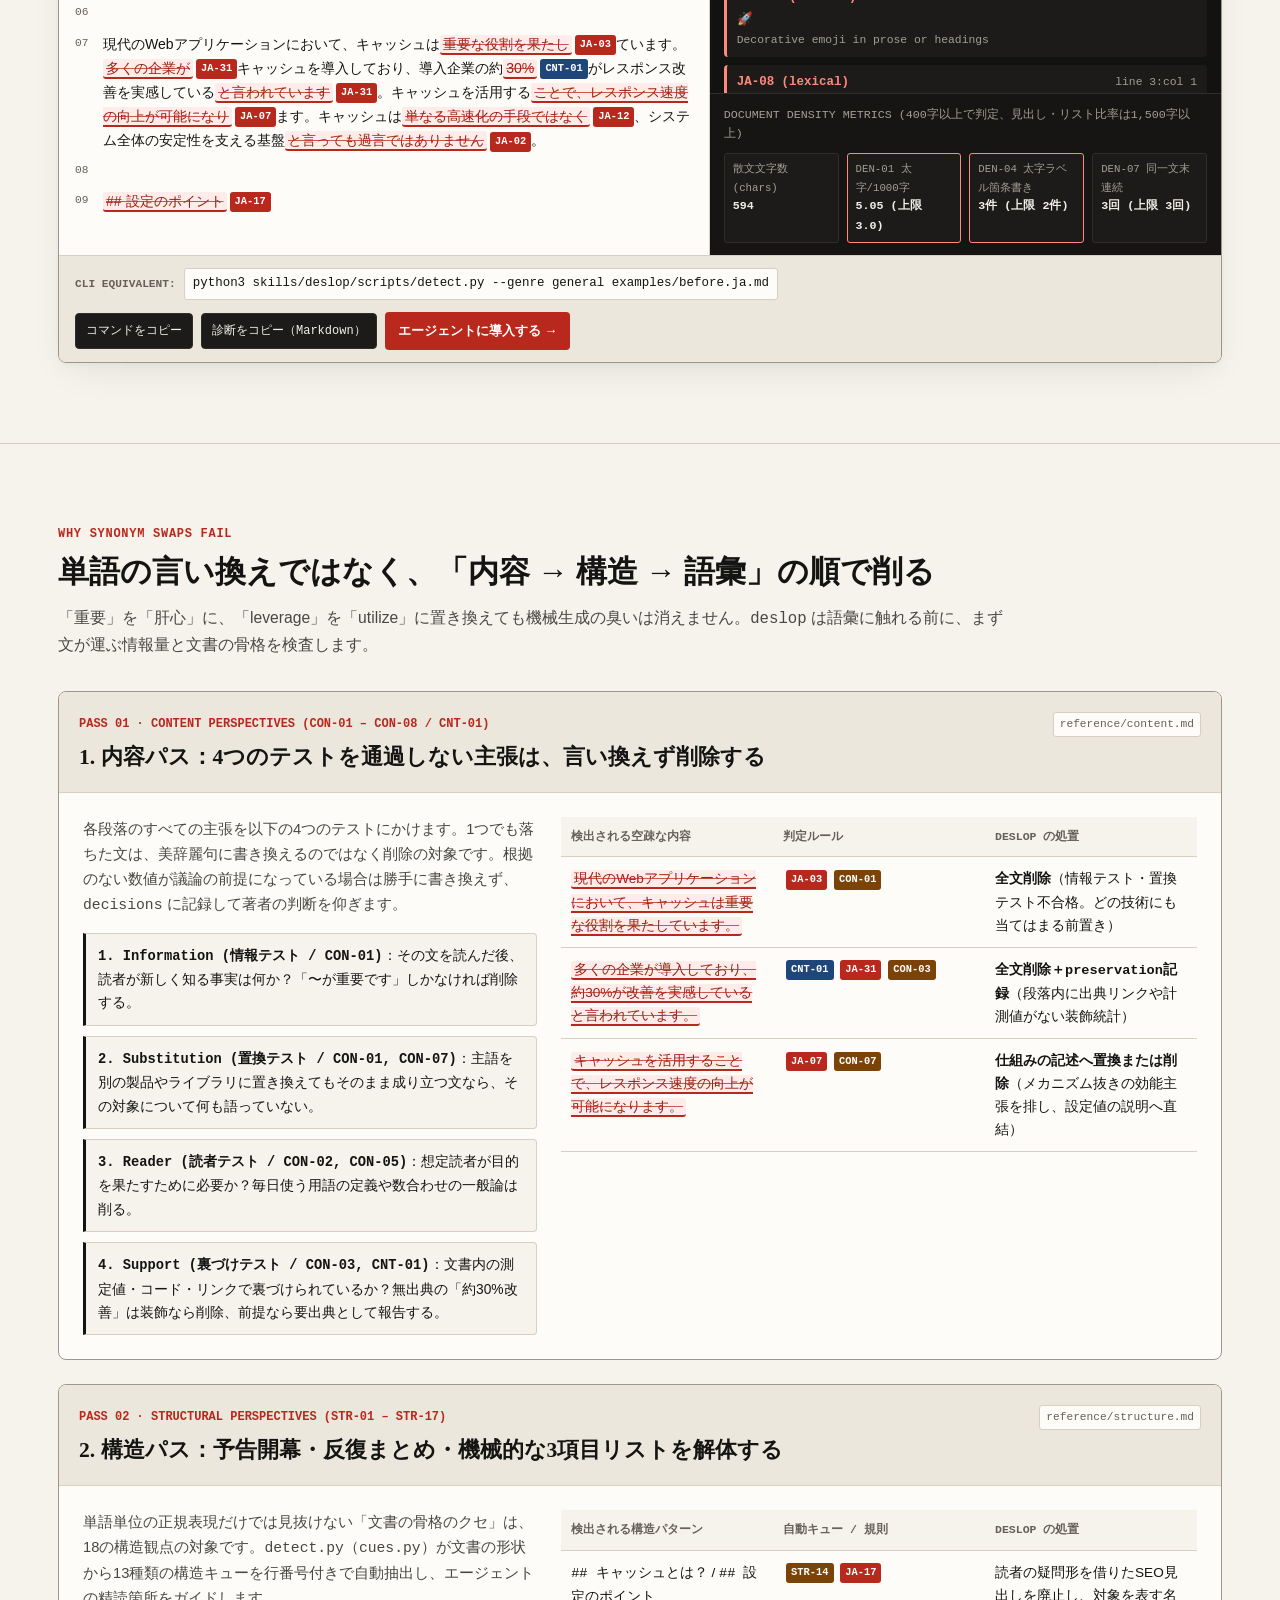
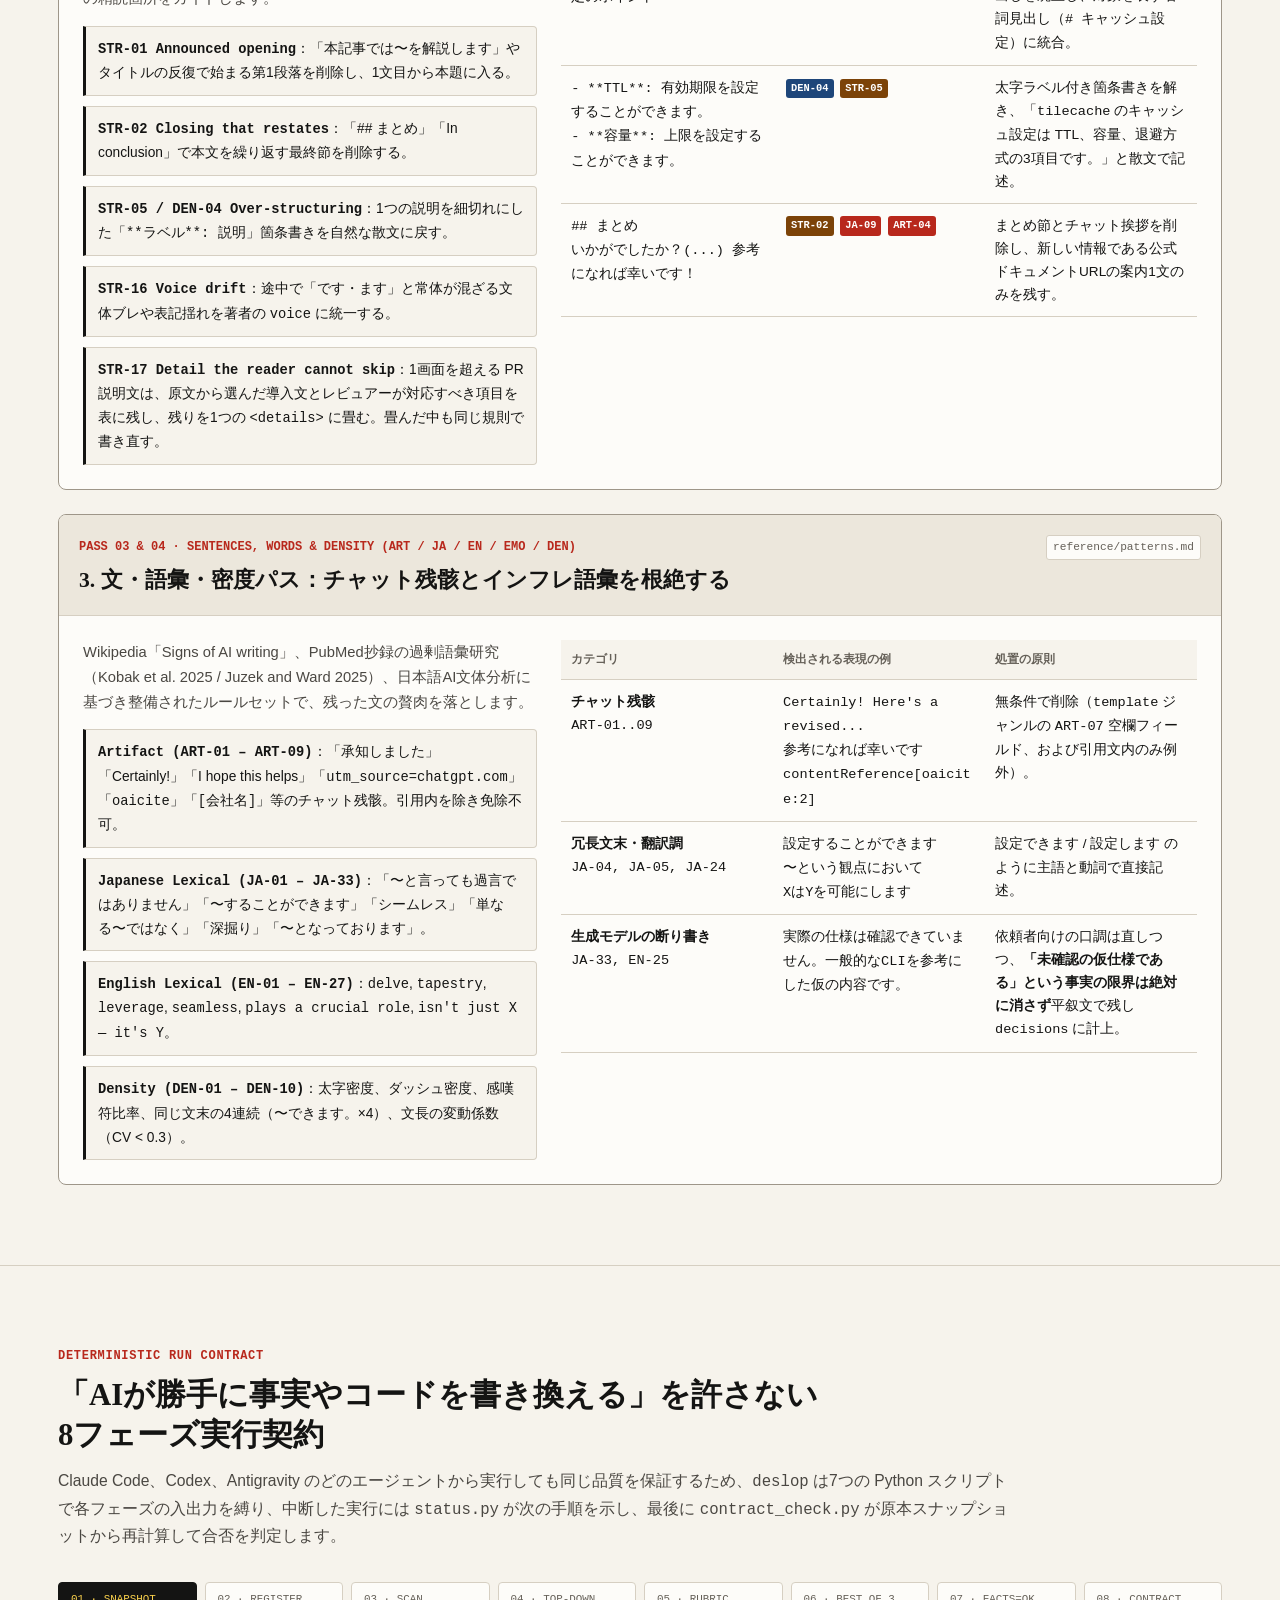
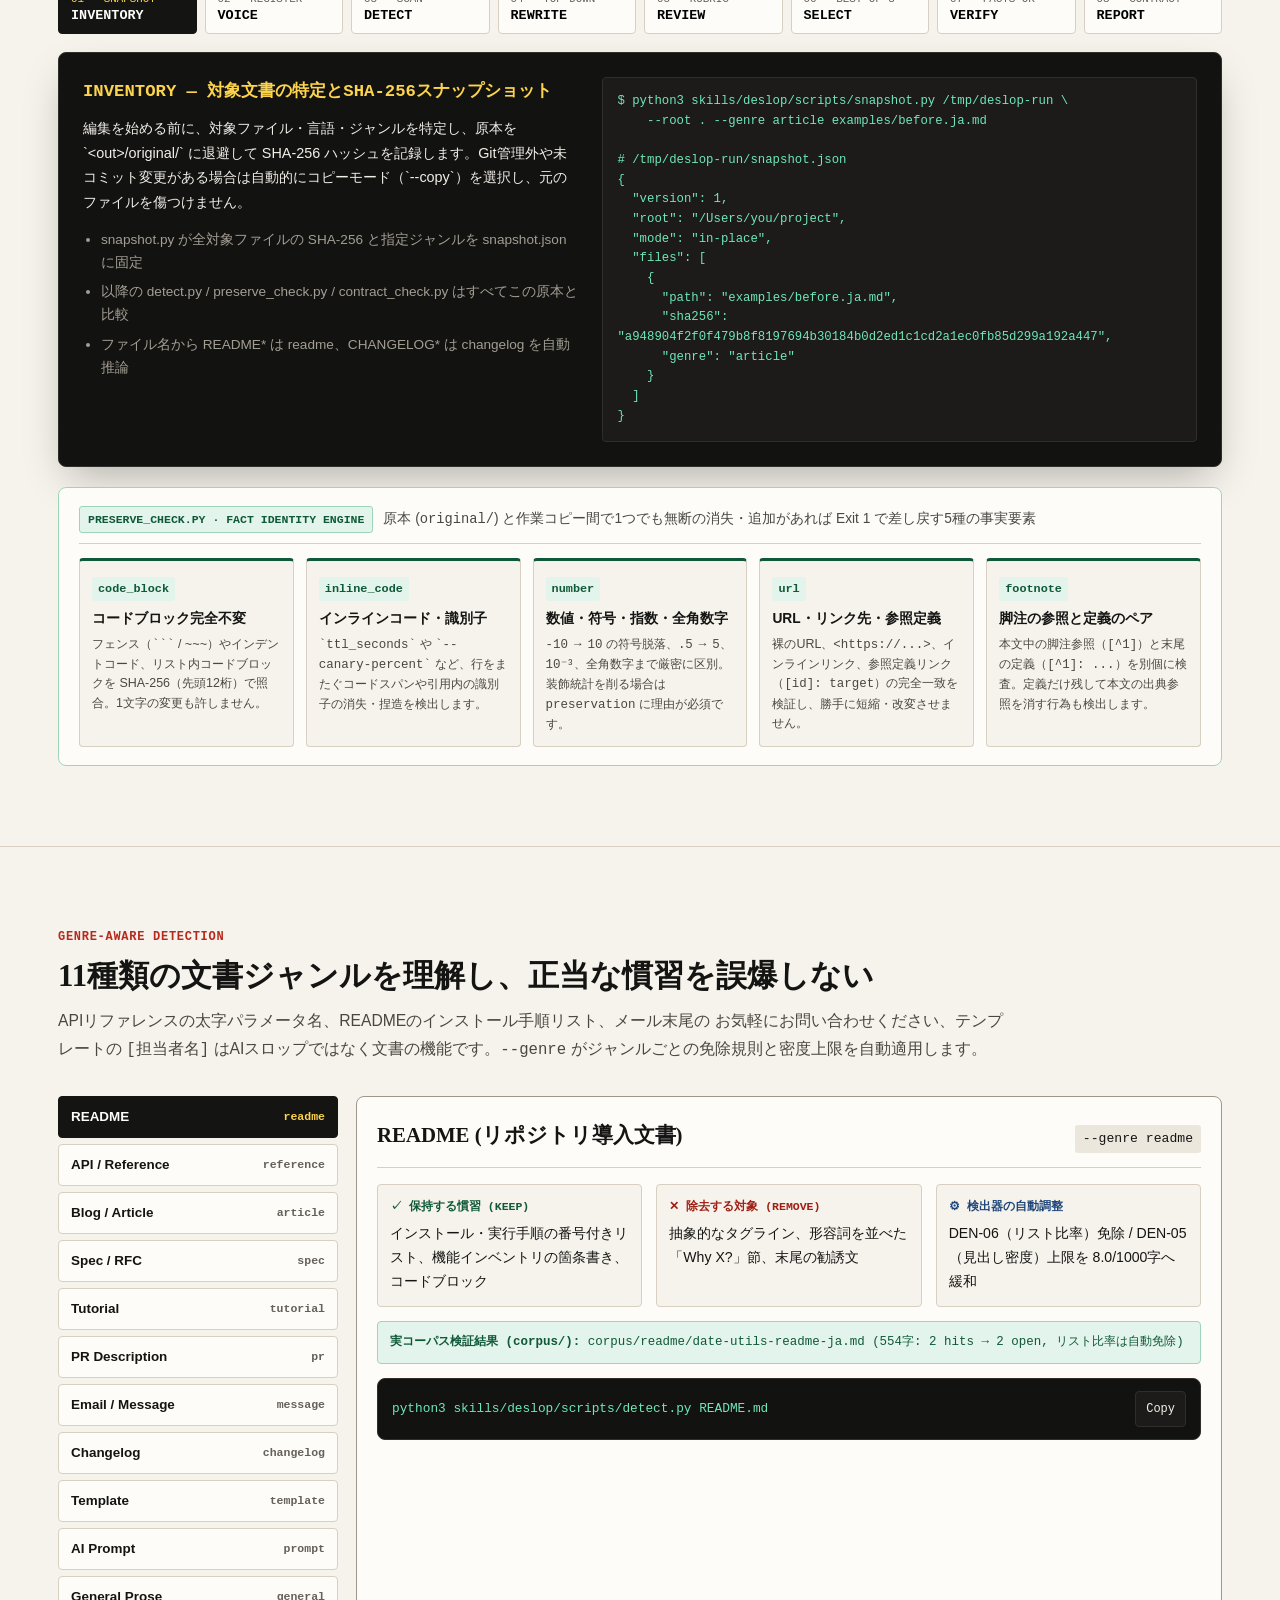
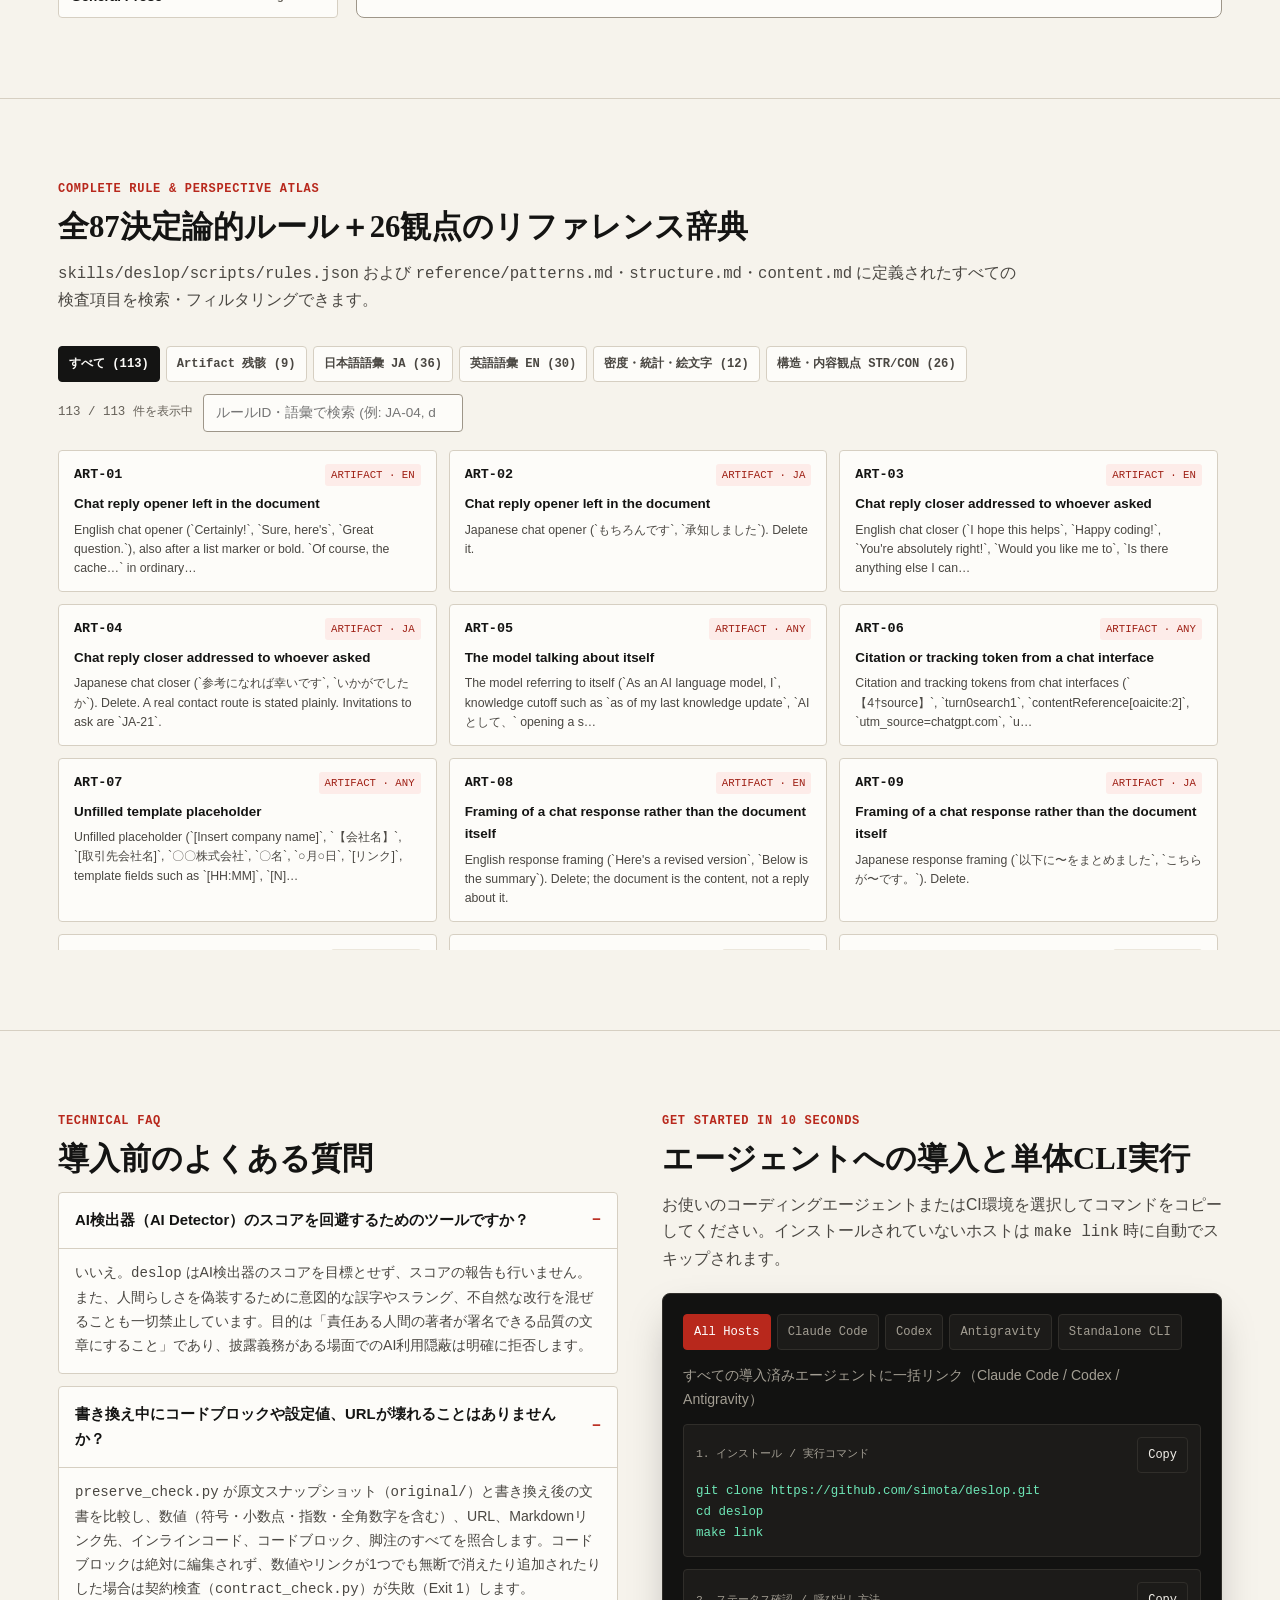
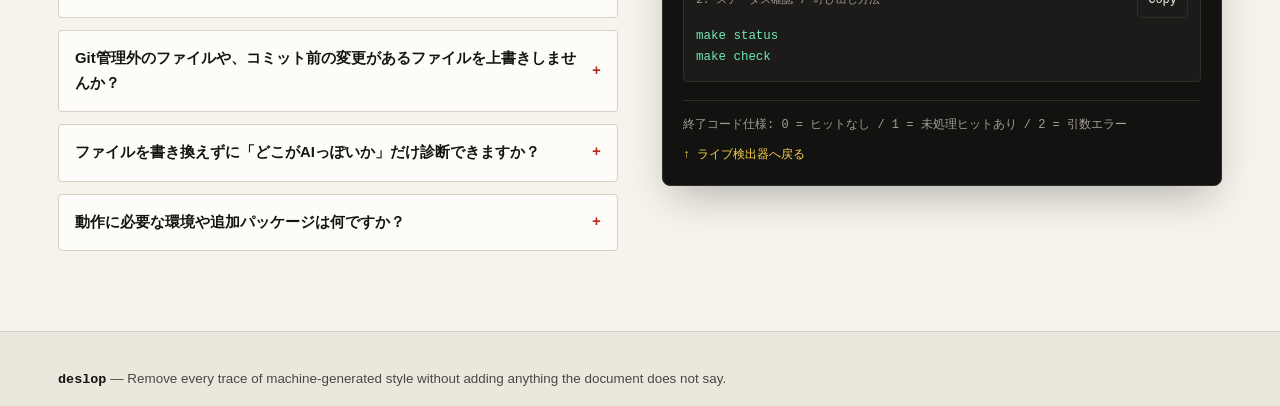
==== commit d9d1a5d0: "fix(genre): pick the deeper directory when a PATH names two When a --genre PATH named one directory " ====
--- a/site/index.html
+++ b/site/index.html
@@ -179,7 +179,7 @@
             <div class="strip-note">readme / reference / spec / article / pr / prompt 等</div>
           </div>
           <div class="strip-metric">
-            <div class="strip-number">621<span>tests</span></div>
+            <div class="strip-number">624<span>tests</span></div>
             <div class="strip-label">オフライン回帰テスト</div>
             <div class="strip-note">make check でルール・ドキュメント整合性を常時検証</div>
           </div>
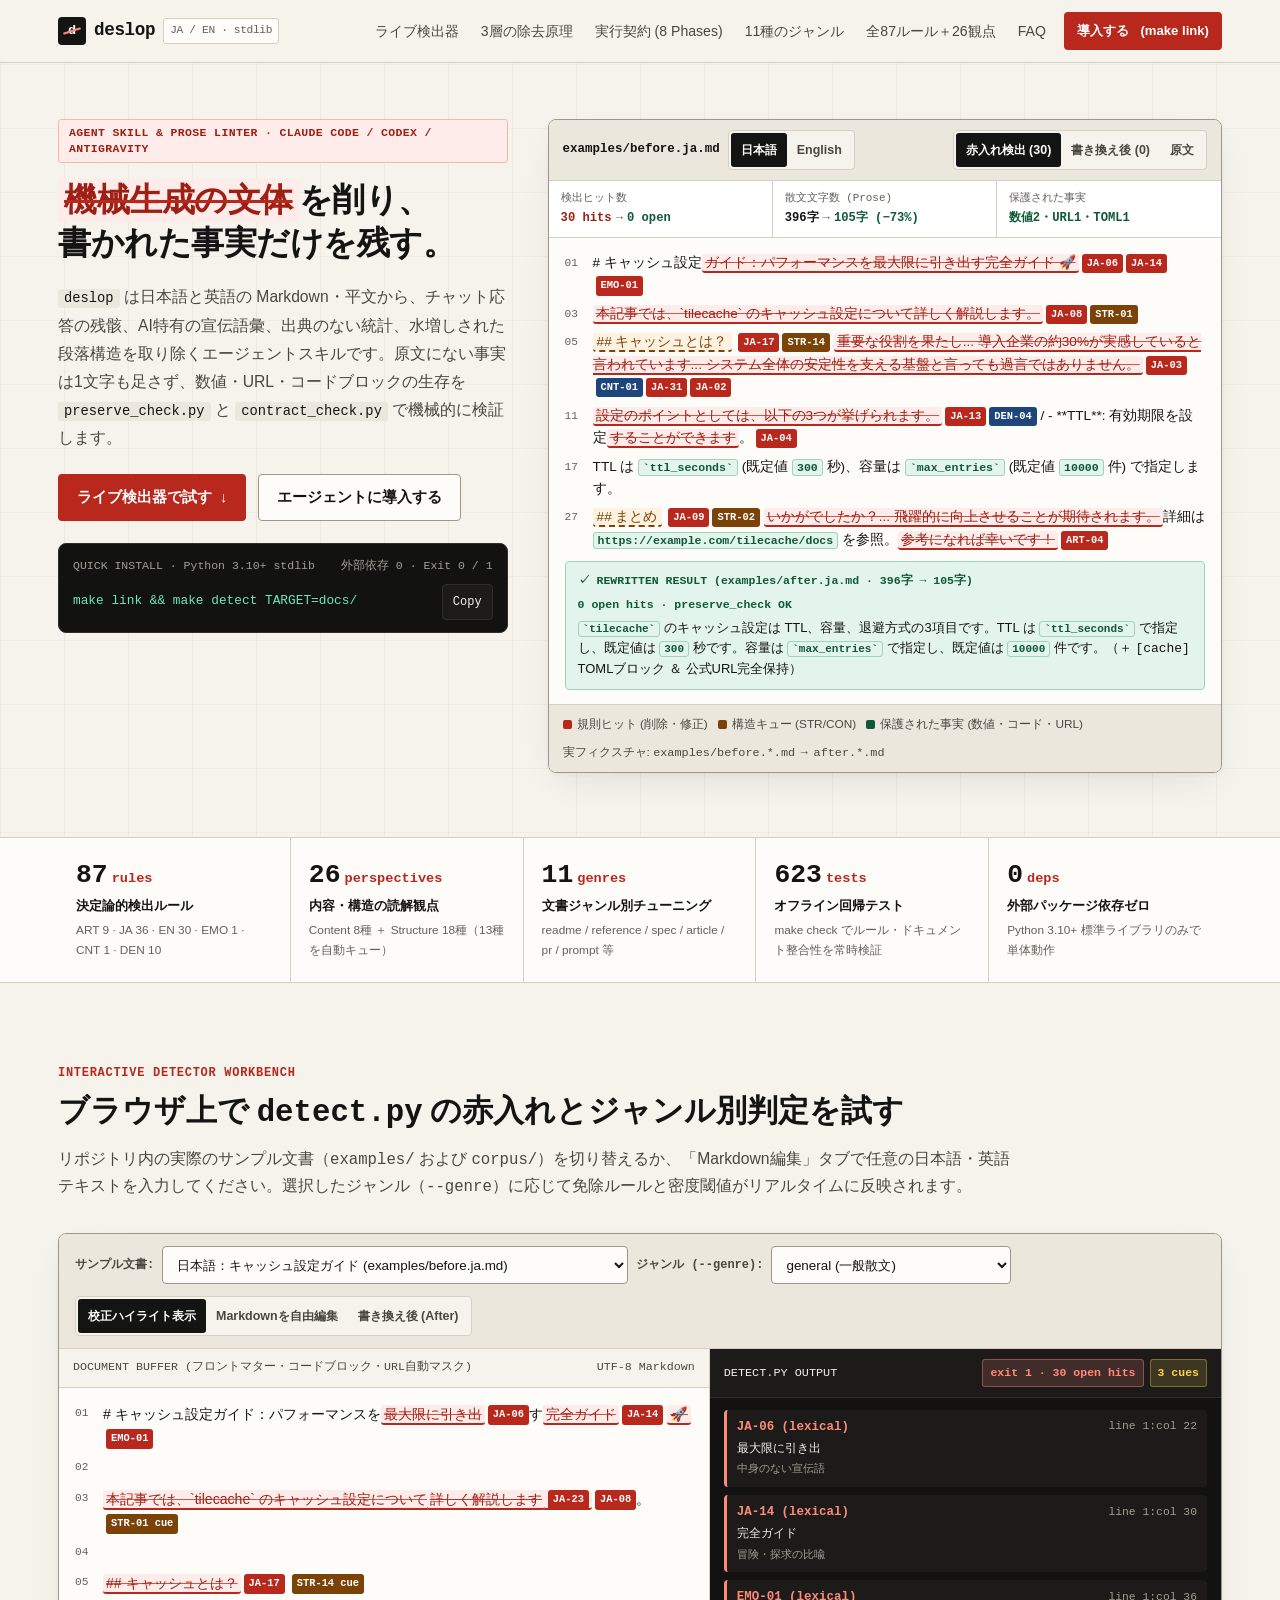
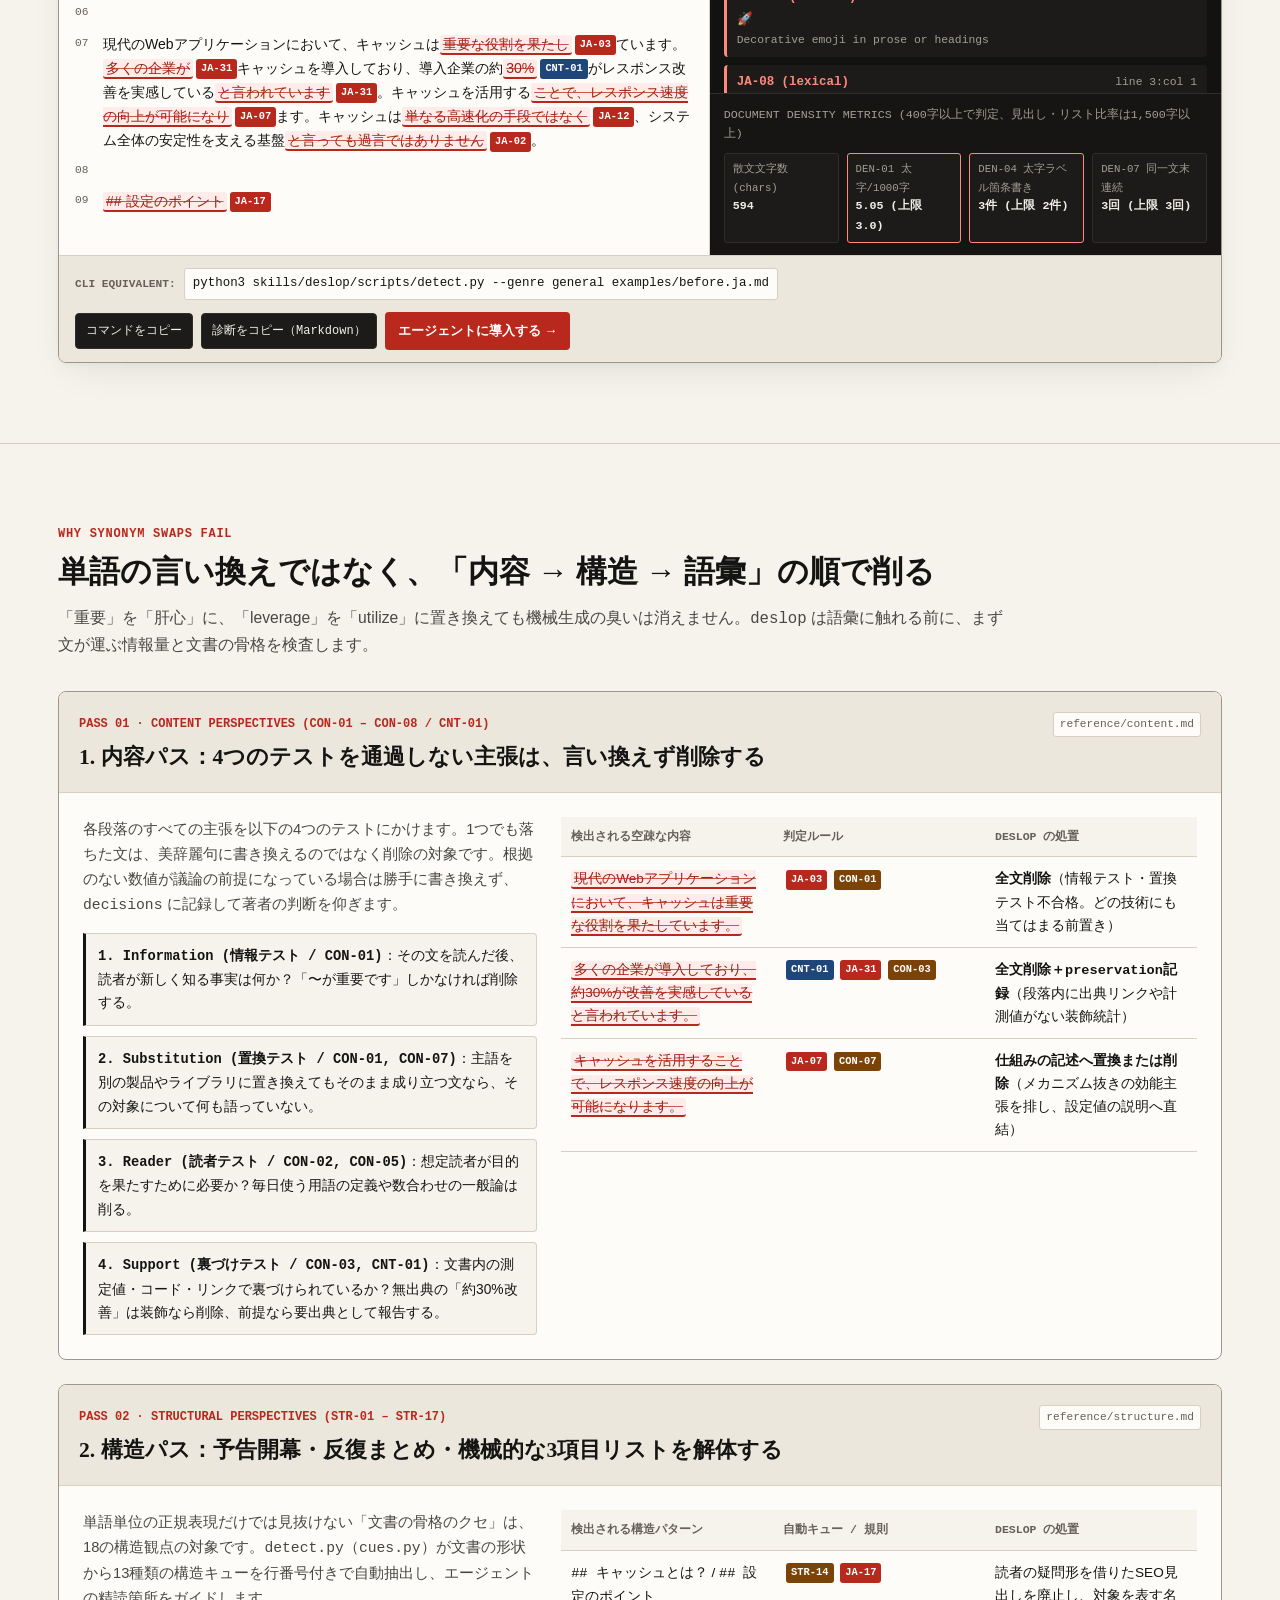
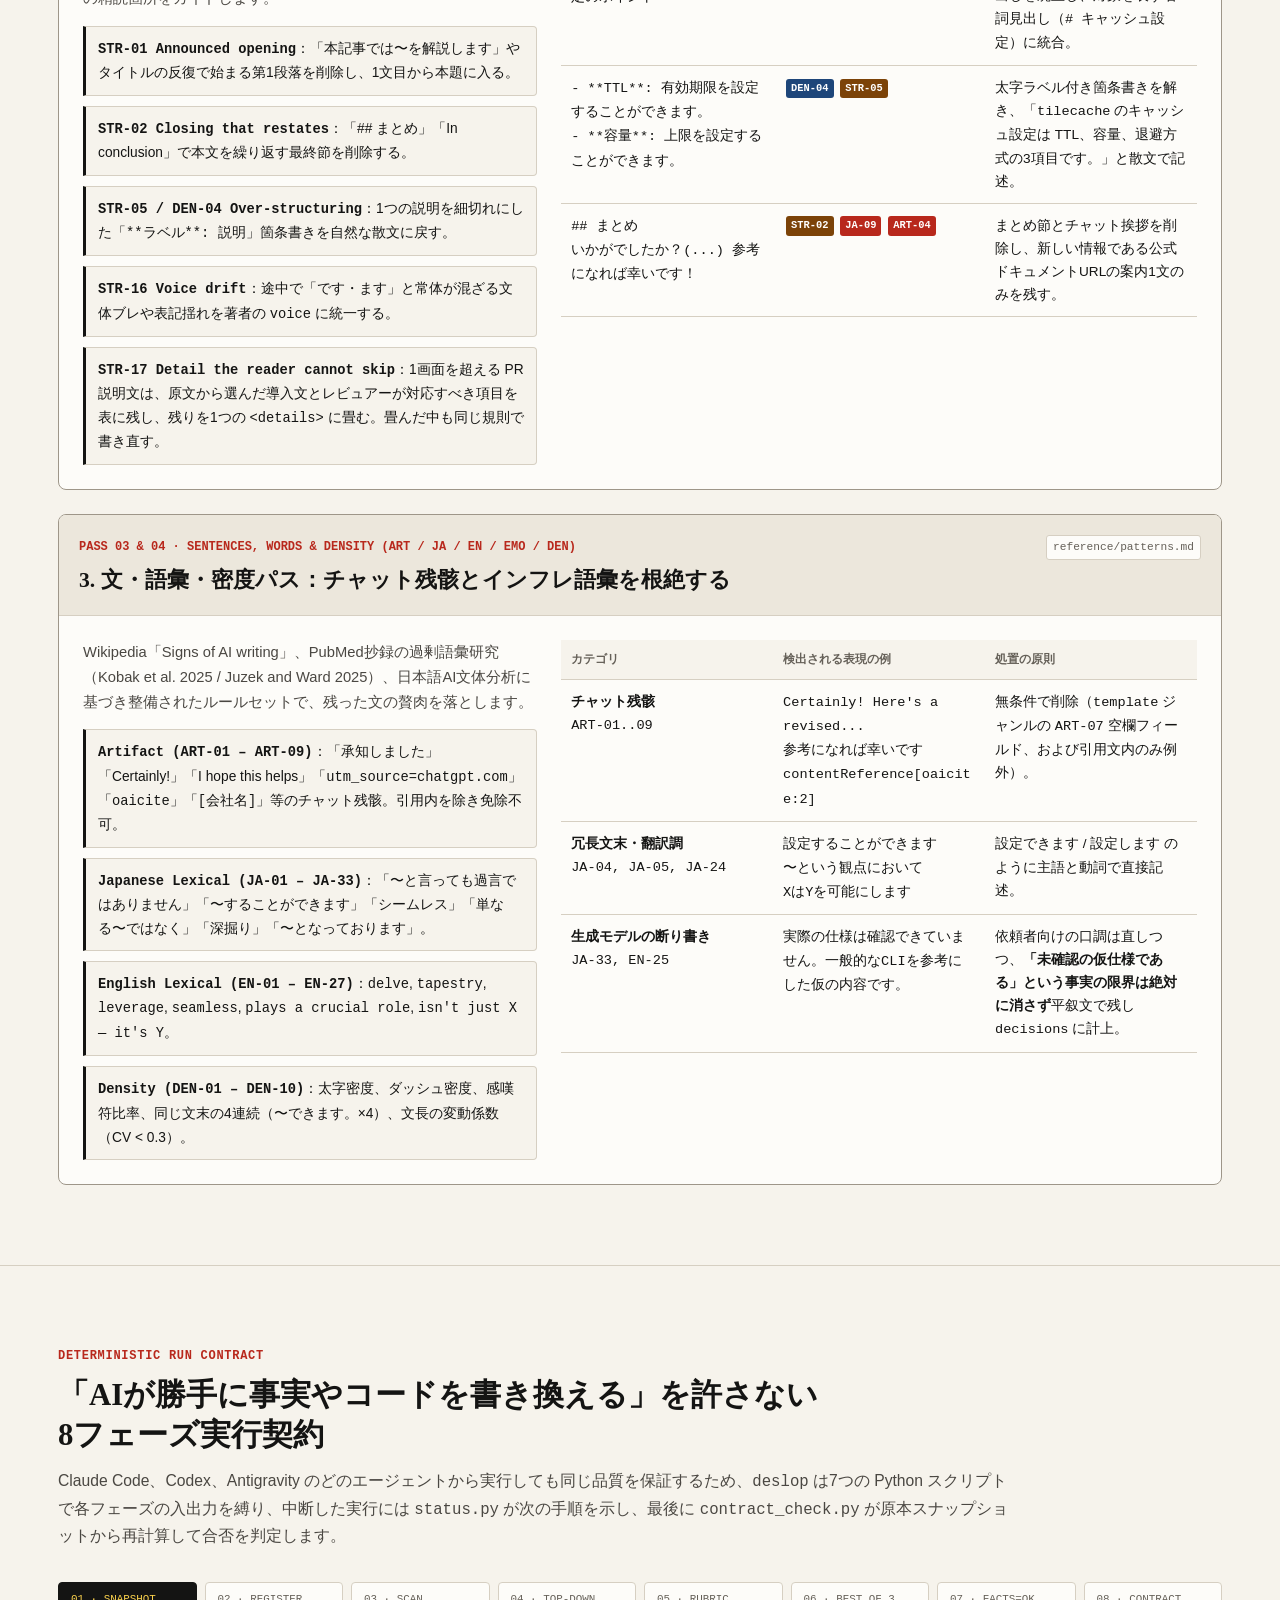
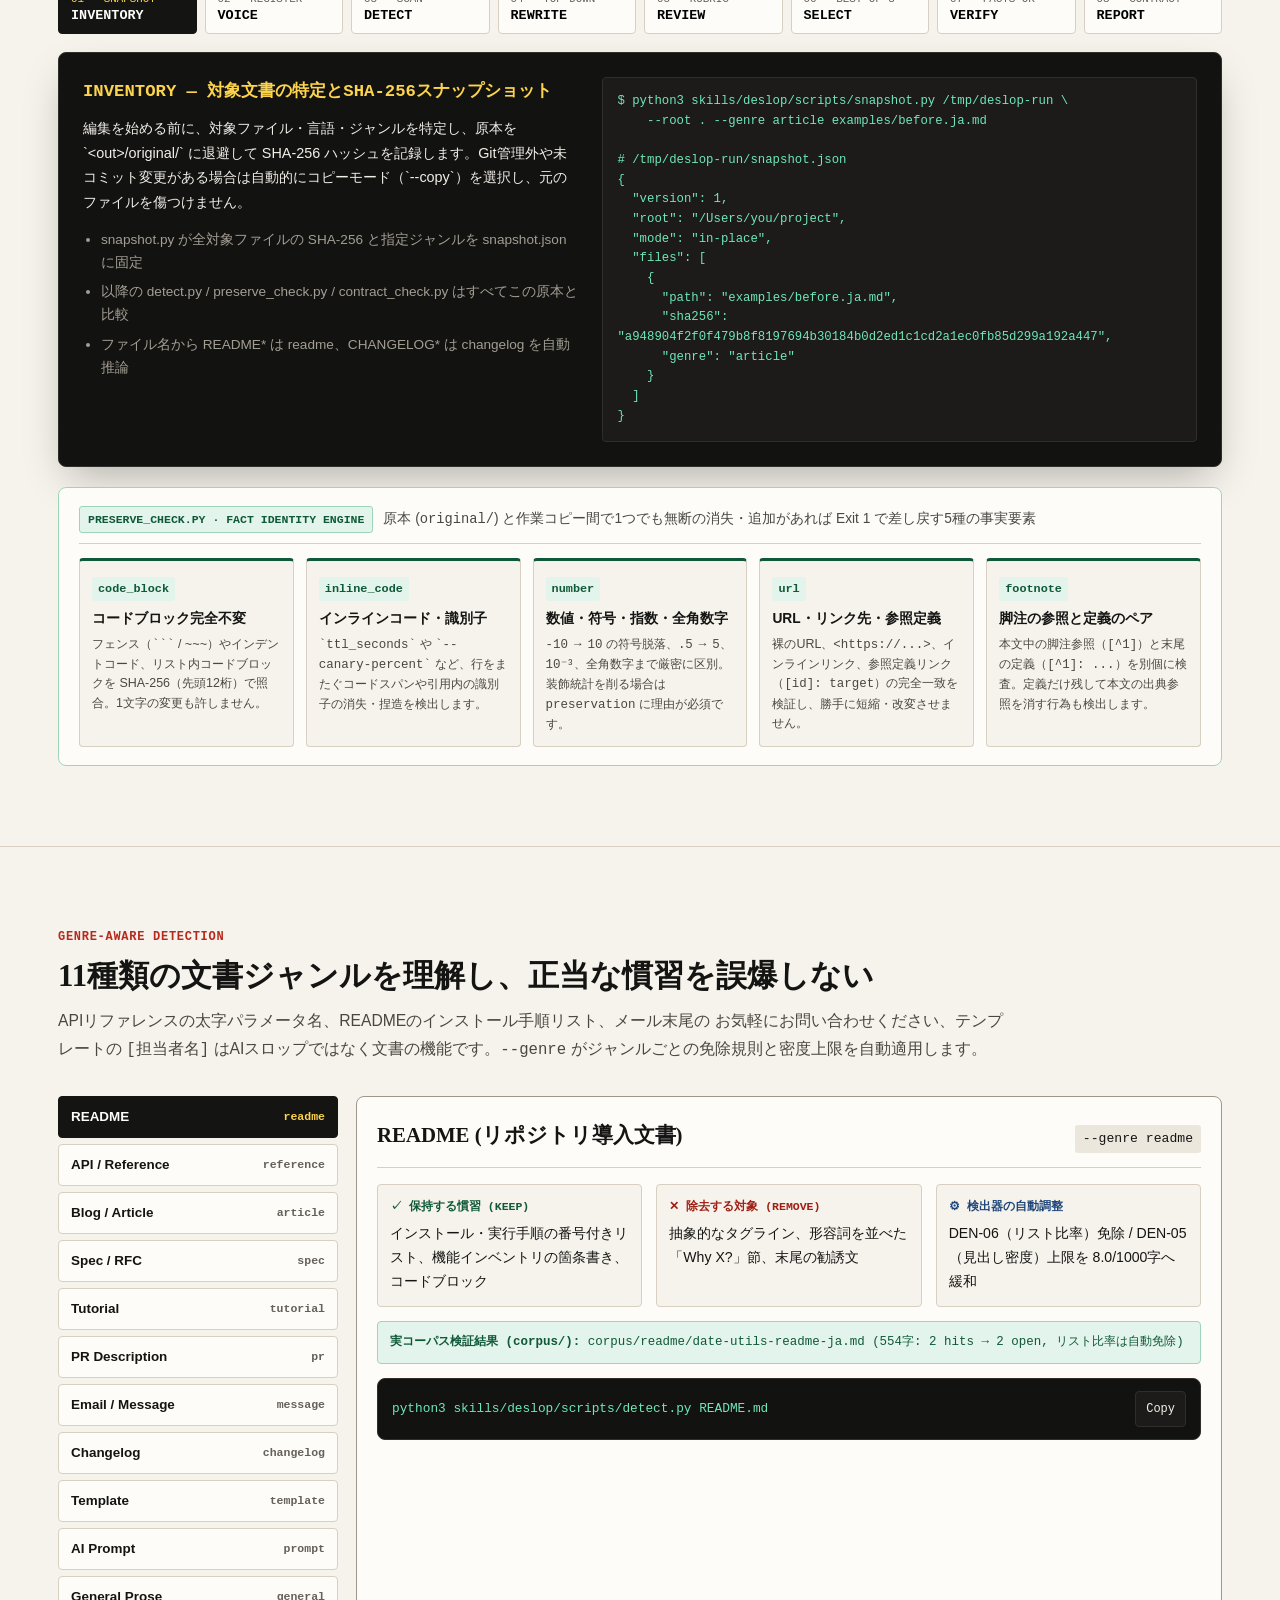
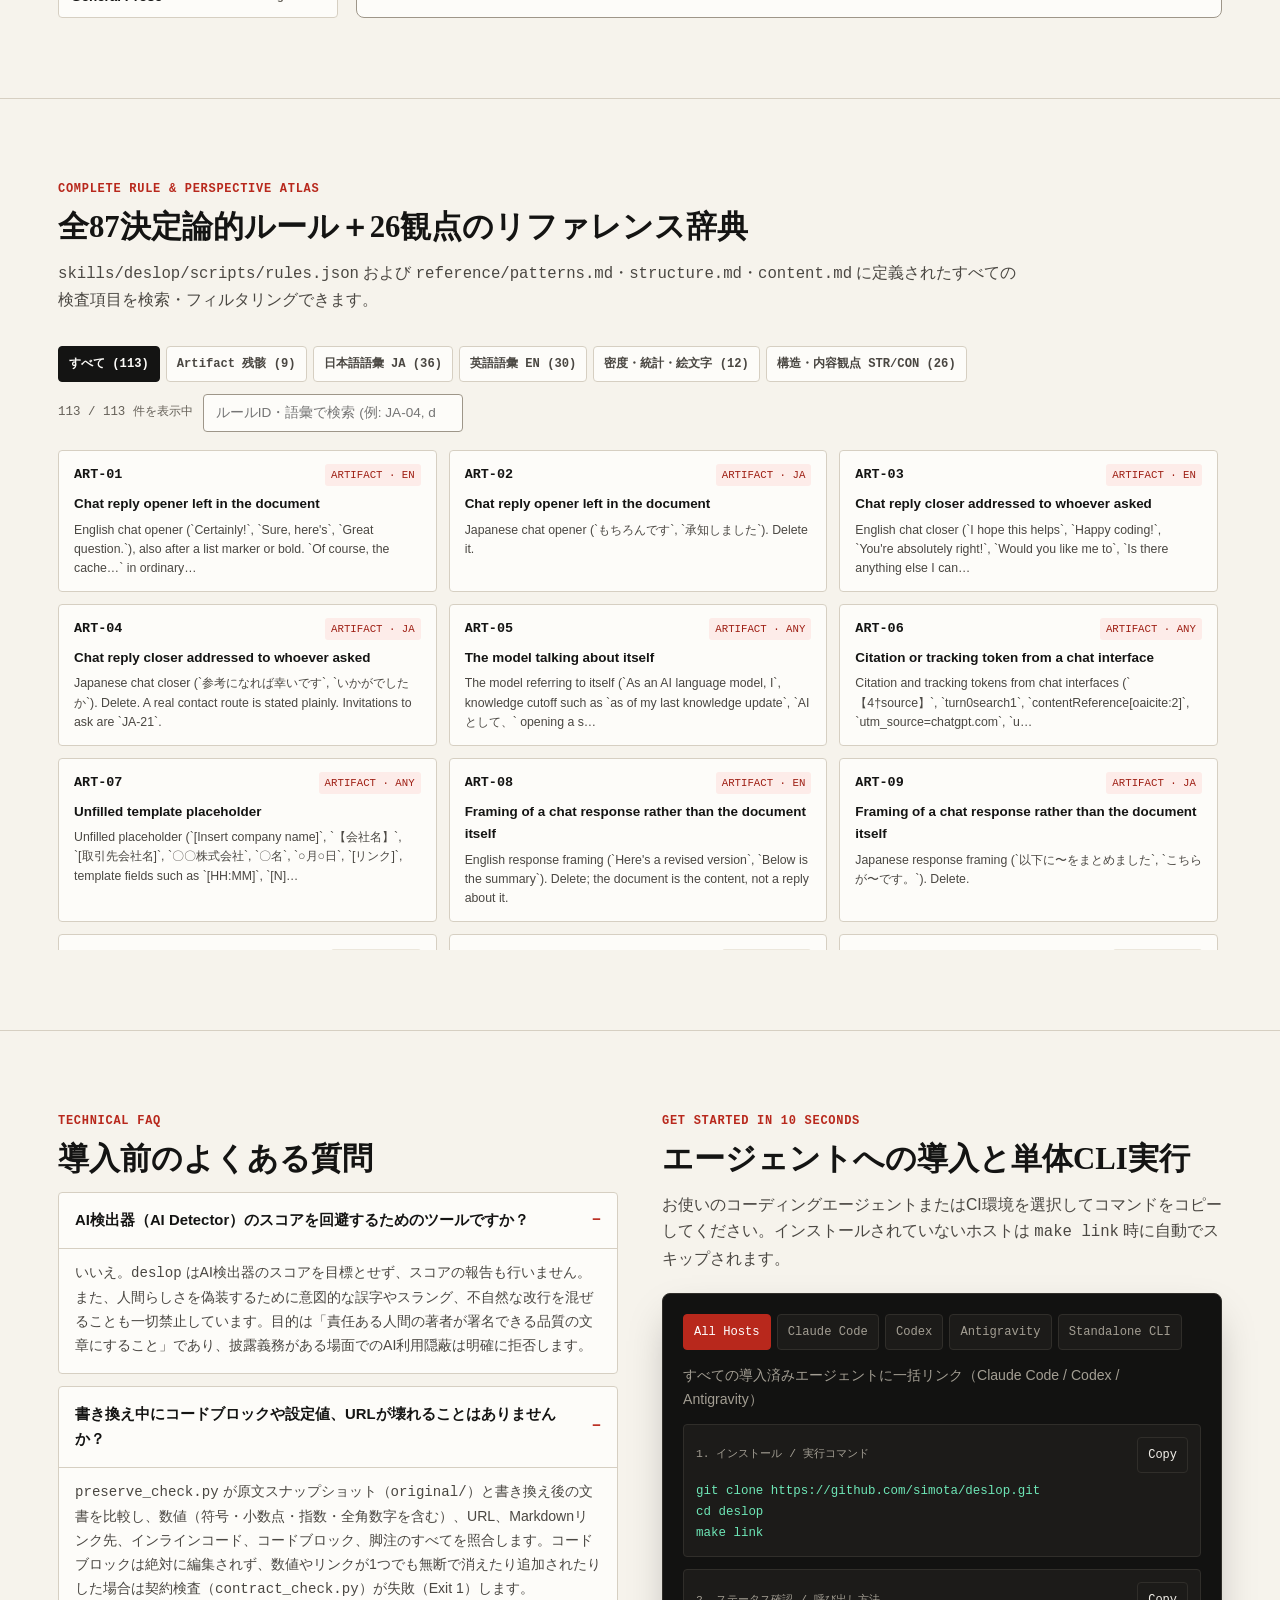
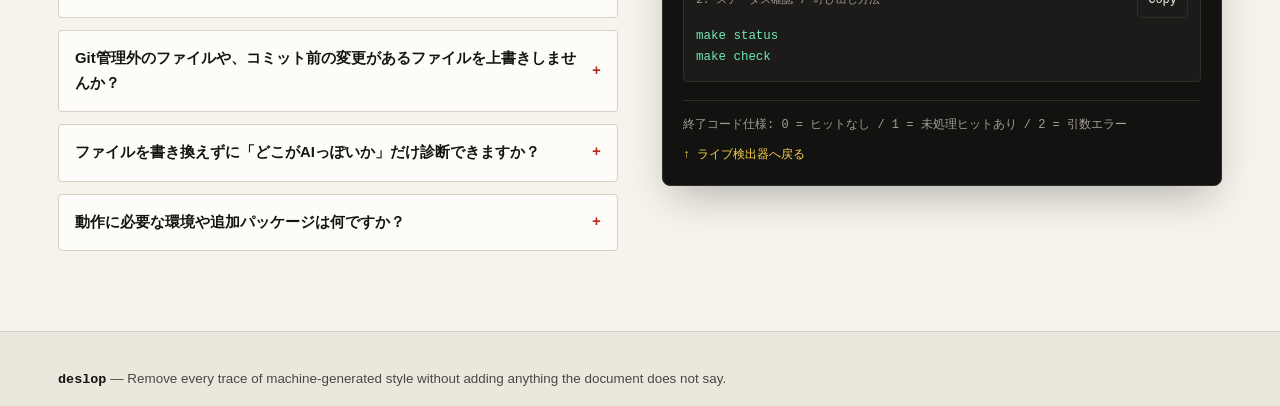
==== commit 888b32f4: "fix(comparison): fail the contract while a candidate is still the original A candidate recorded as i" ====
--- a/site/index.html
+++ b/site/index.html
@@ -179,7 +179,7 @@
             <div class="strip-note">readme / reference / spec / article / pr / prompt 等</div>
           </div>
           <div class="strip-metric">
-            <div class="strip-number">624<span>tests</span></div>
+            <div class="strip-number">623<span>tests</span></div>
             <div class="strip-label">オフライン回帰テスト</div>
             <div class="strip-note">make check でルール・ドキュメント整合性を常時検証</div>
           </div>
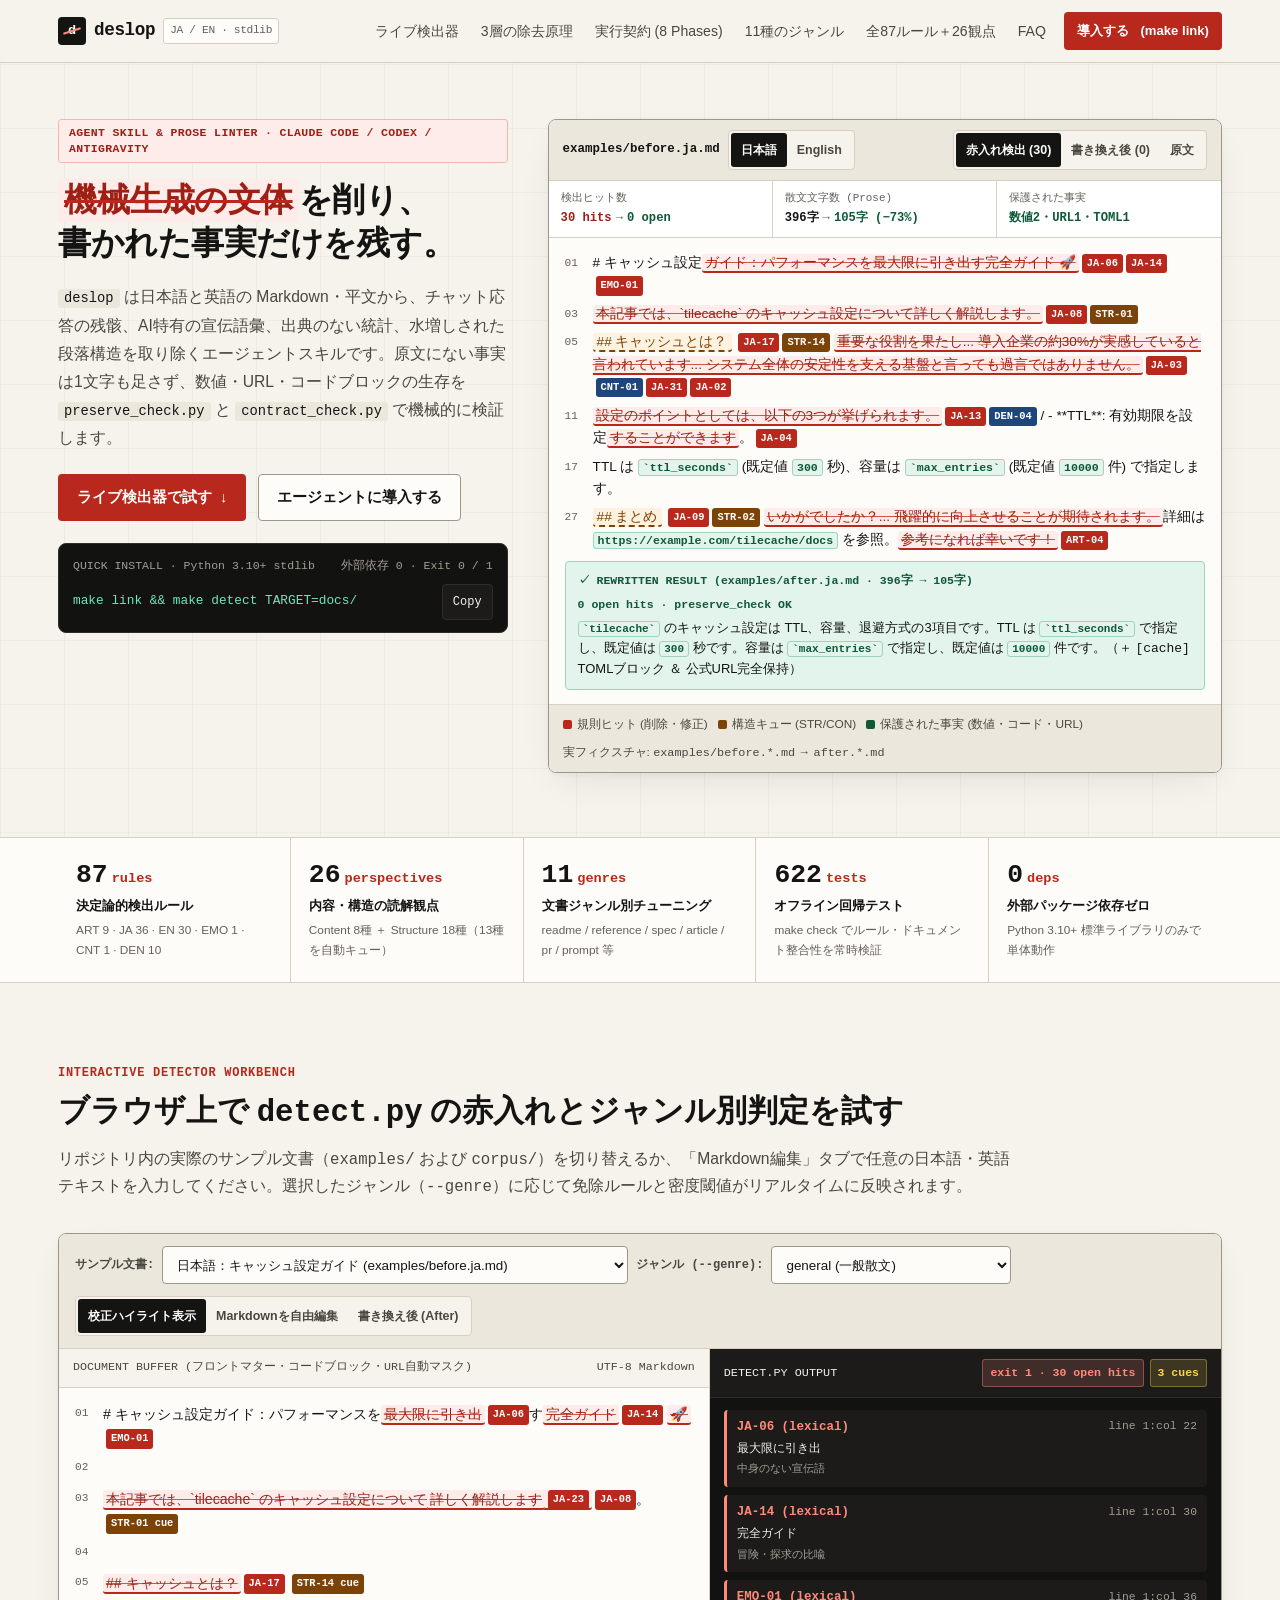
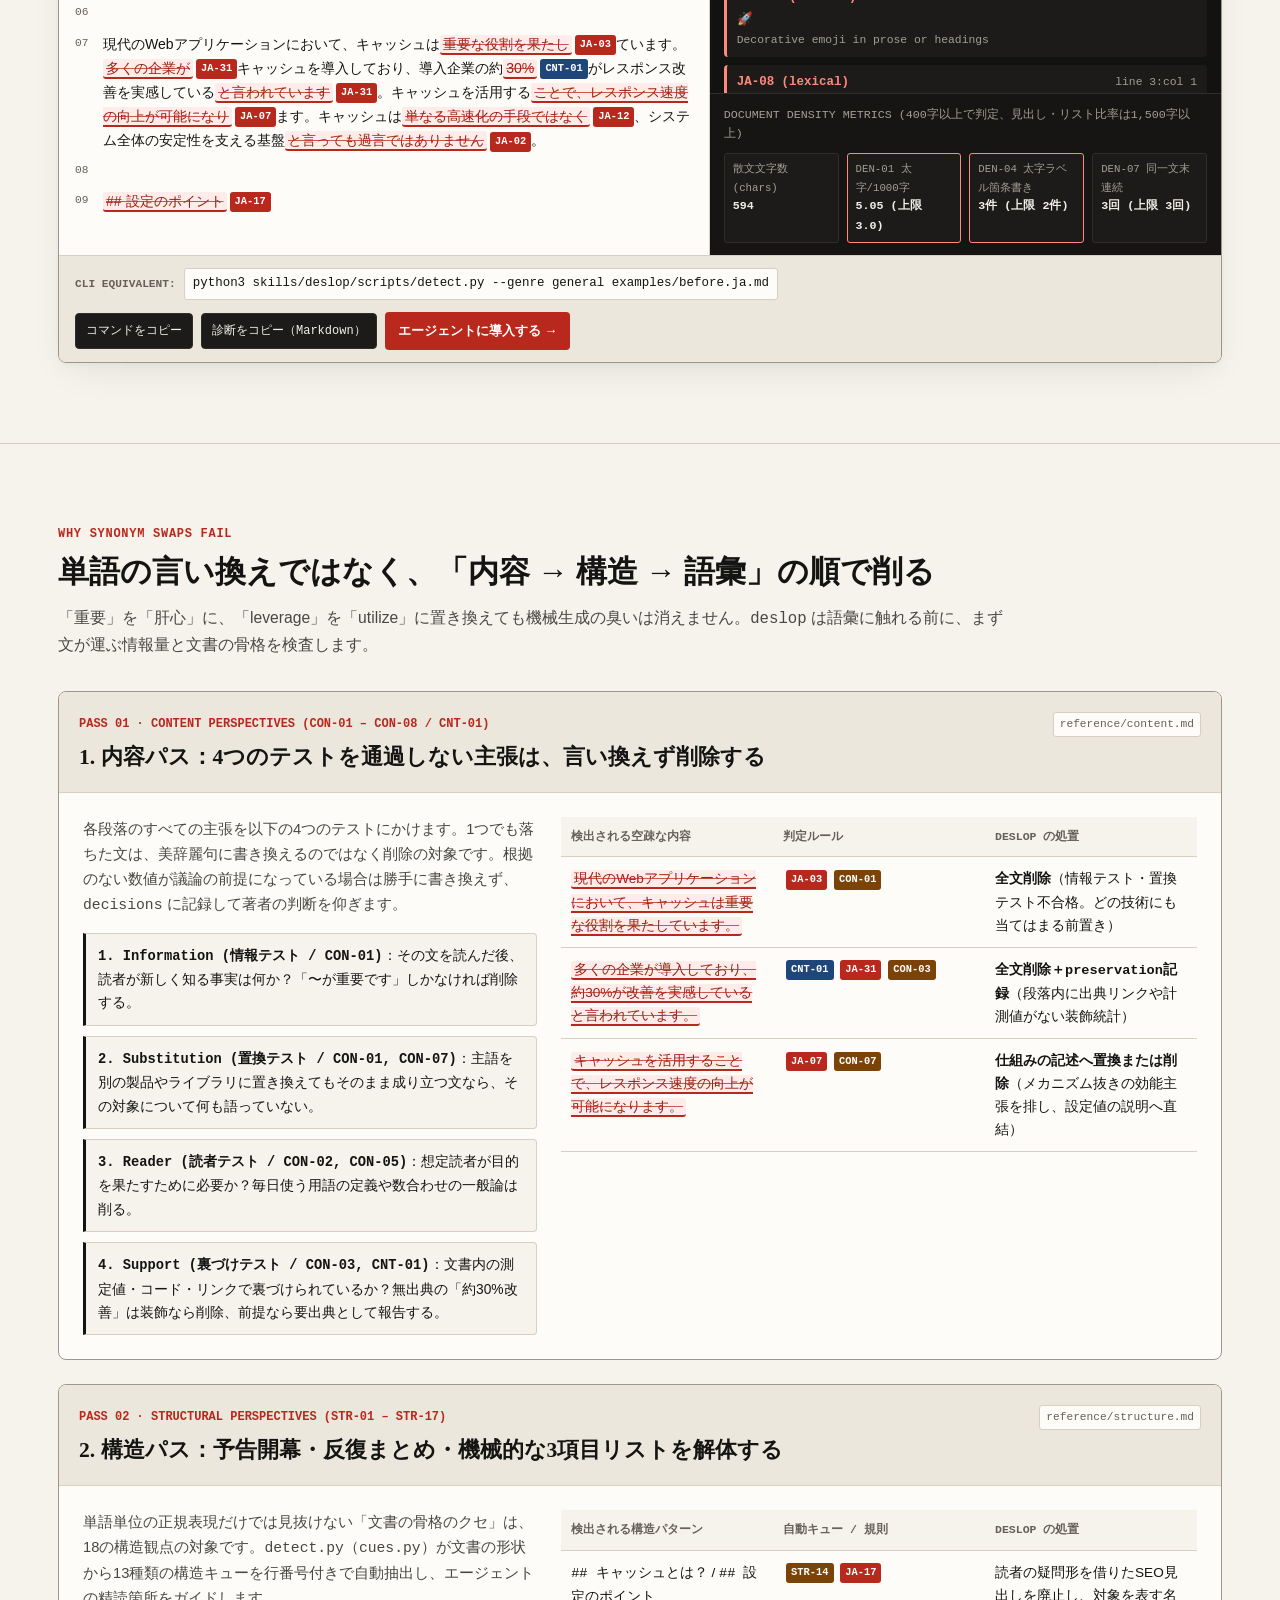
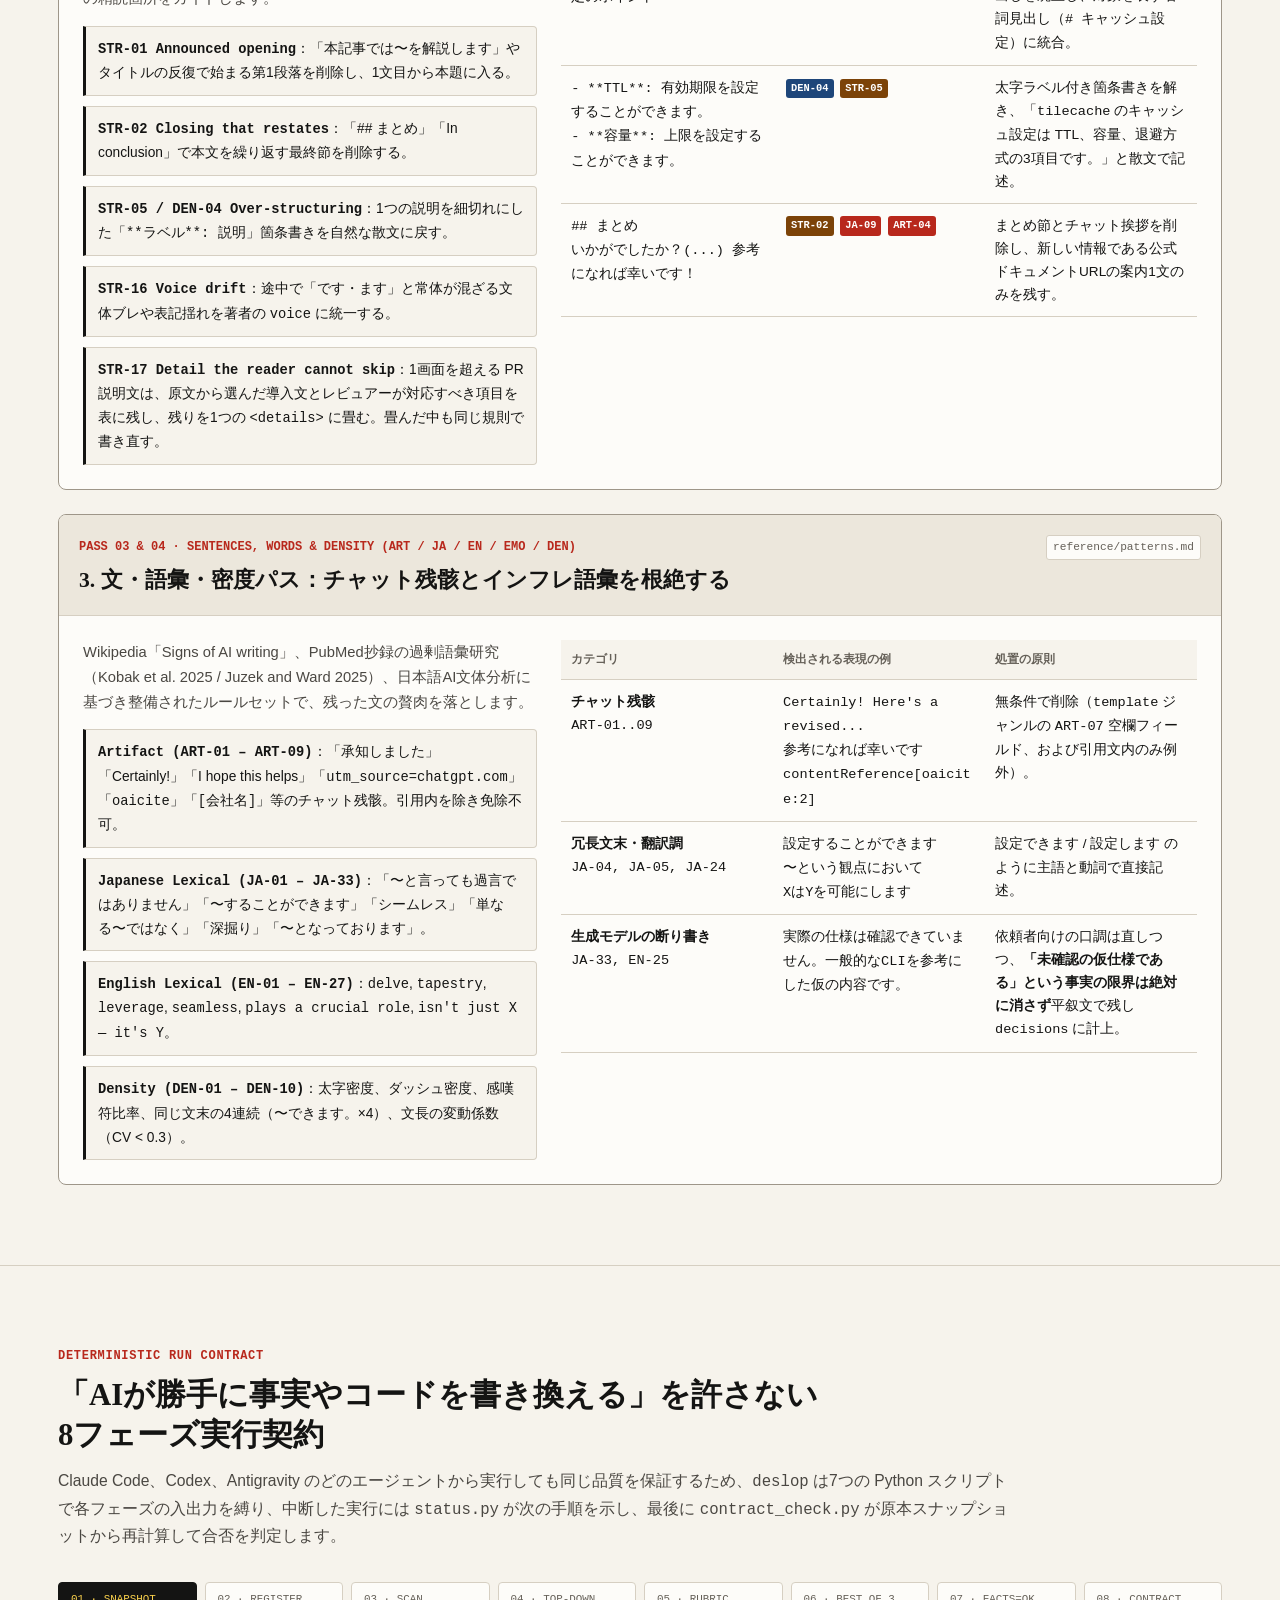
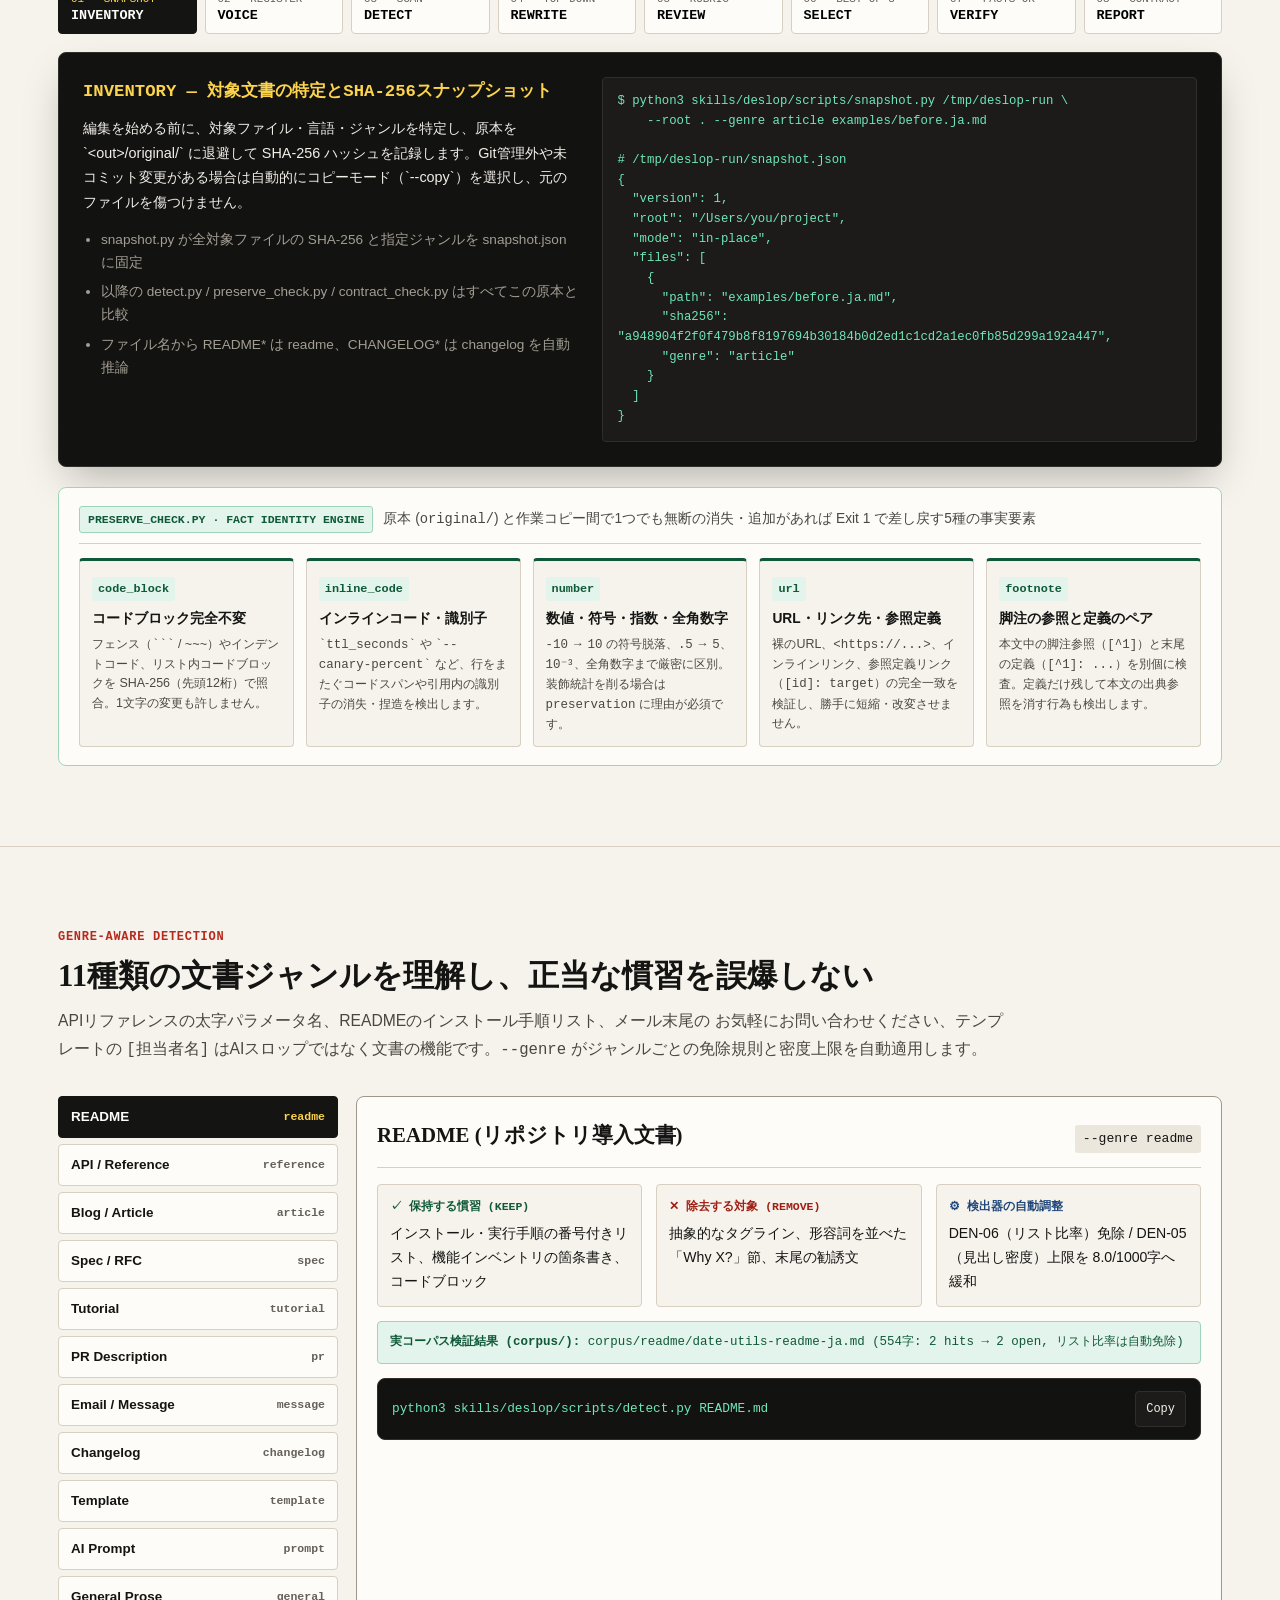
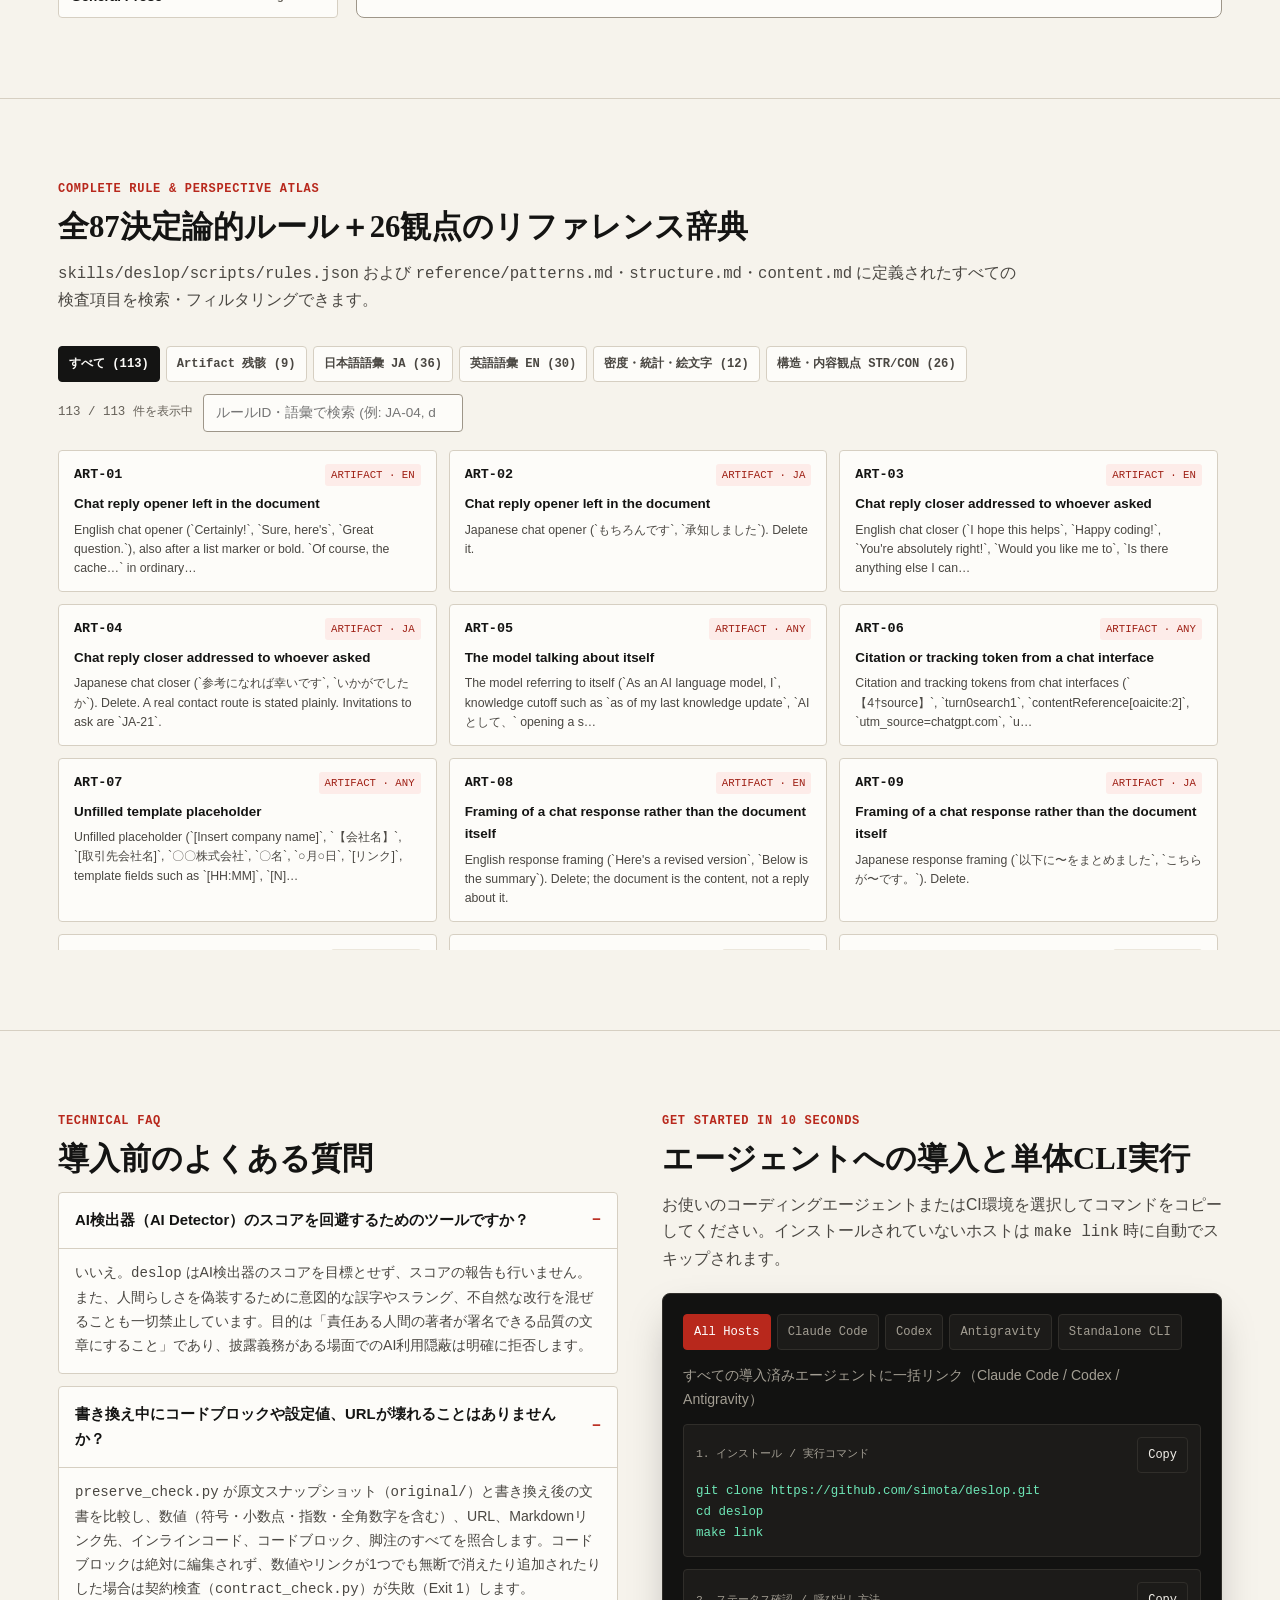
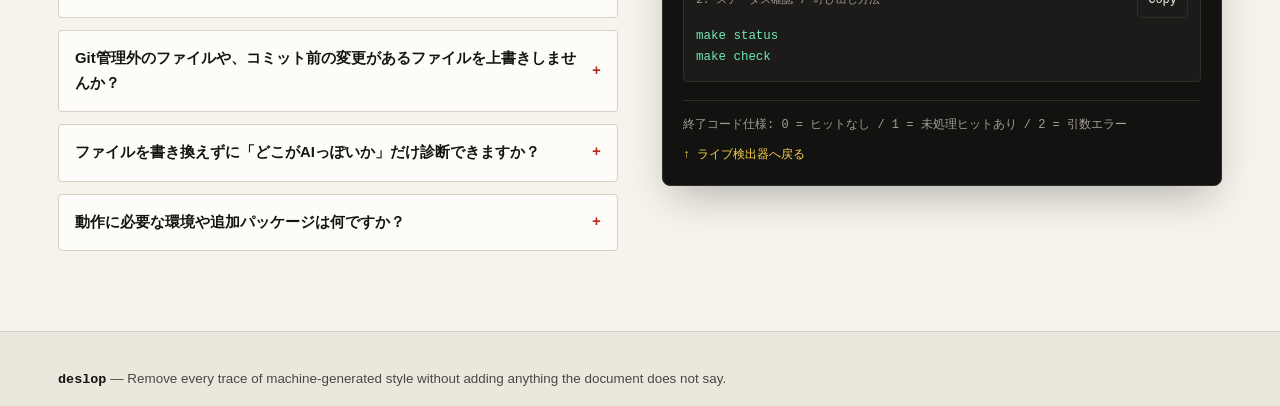
==== commit a2ceb481: "fix(status): report an invalid record or missing working copy as todo collect() caught an invalid fi" ====
--- a/site/index.html
+++ b/site/index.html
@@ -179,7 +179,7 @@
             <div class="strip-note">readme / reference / spec / article / pr / prompt 等</div>
           </div>
           <div class="strip-metric">
-            <div class="strip-number">623<span>tests</span></div>
+            <div class="strip-number">622<span>tests</span></div>
             <div class="strip-label">オフライン回帰テスト</div>
             <div class="strip-note">make check でルール・ドキュメント整合性を常時検証</div>
           </div>
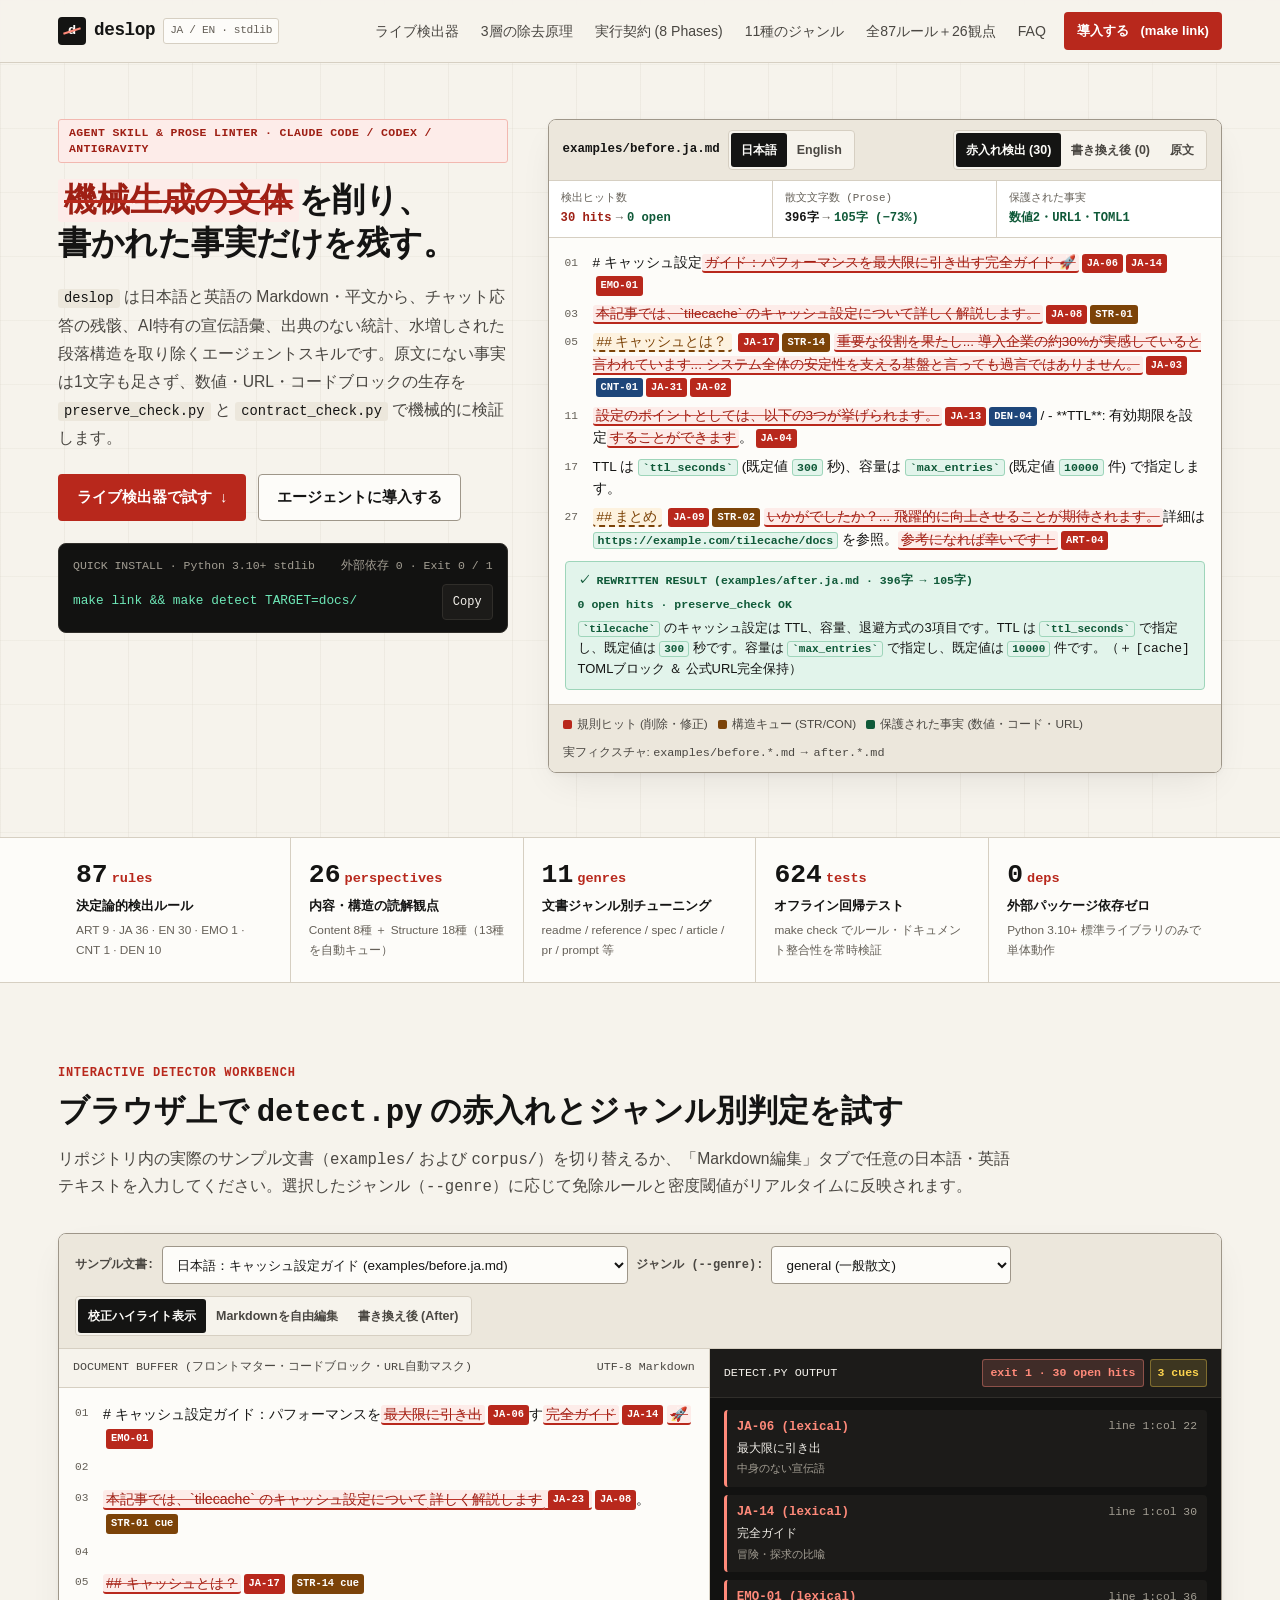
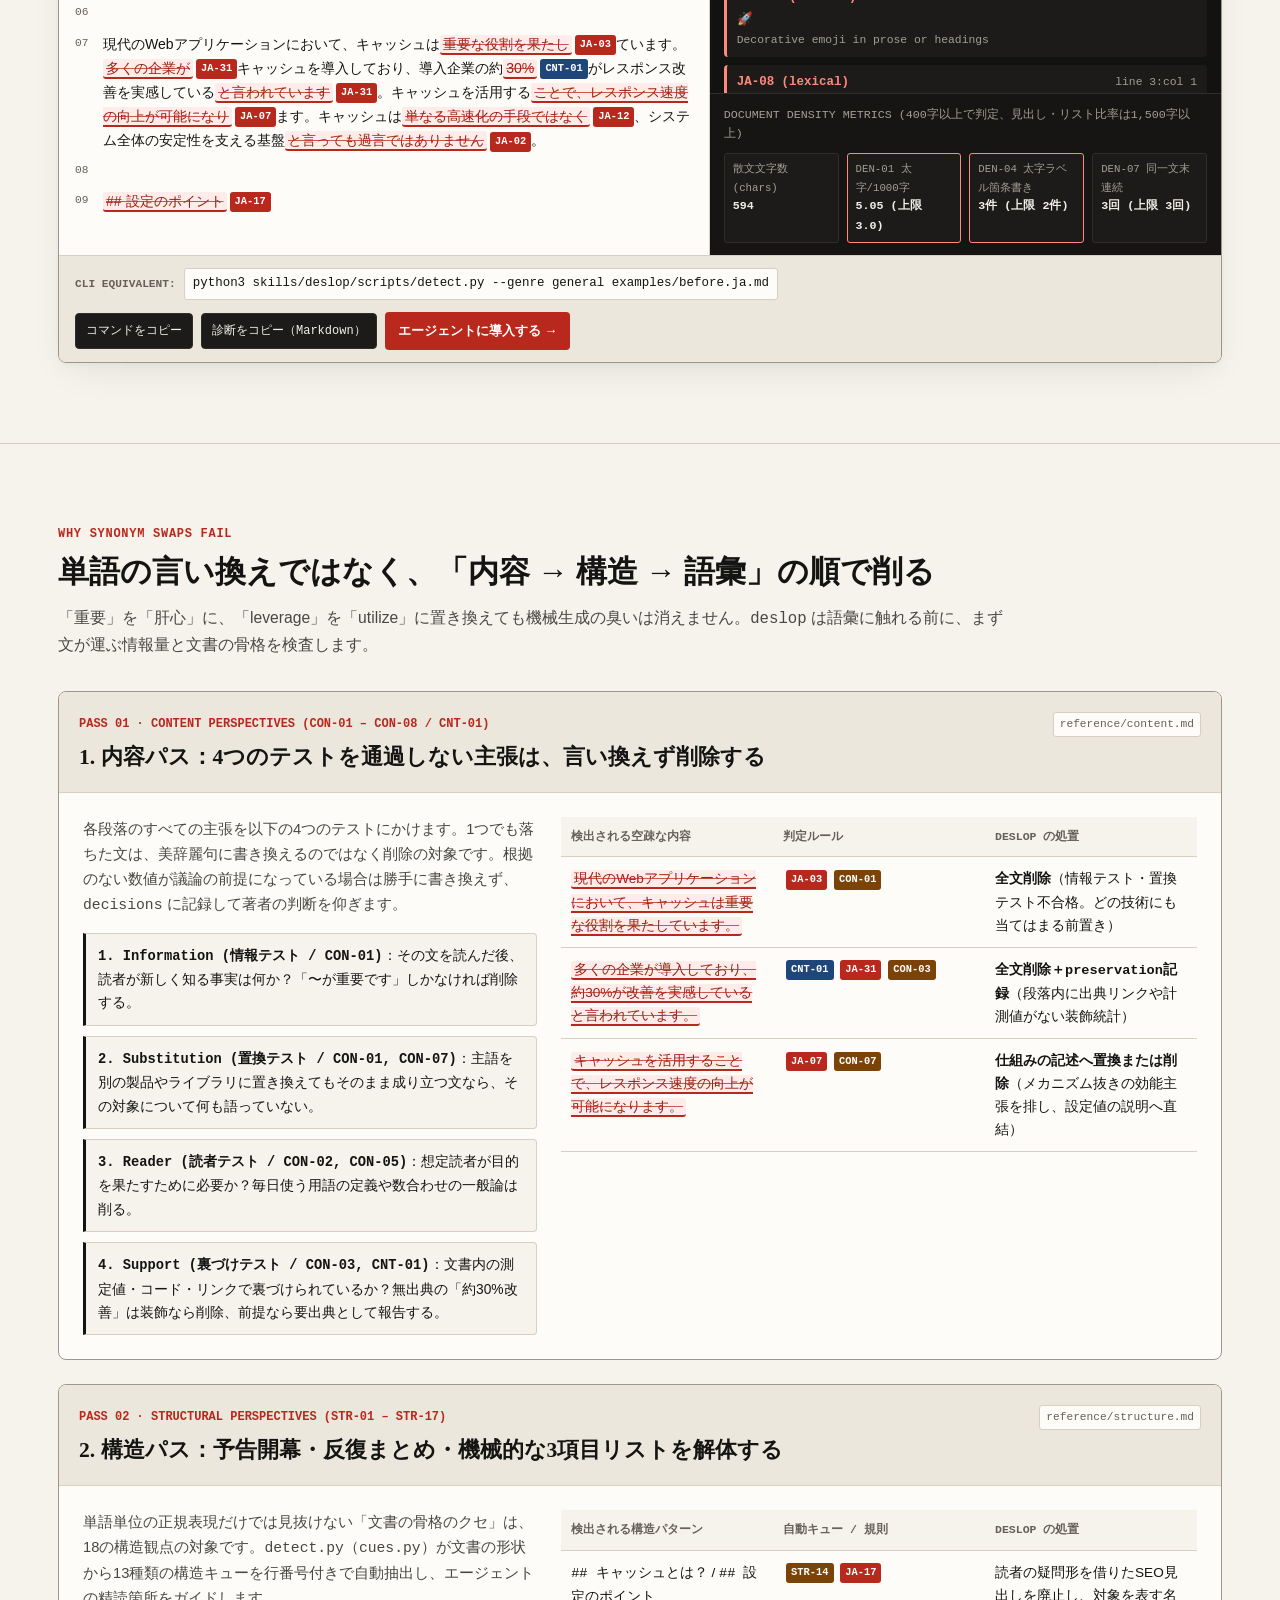
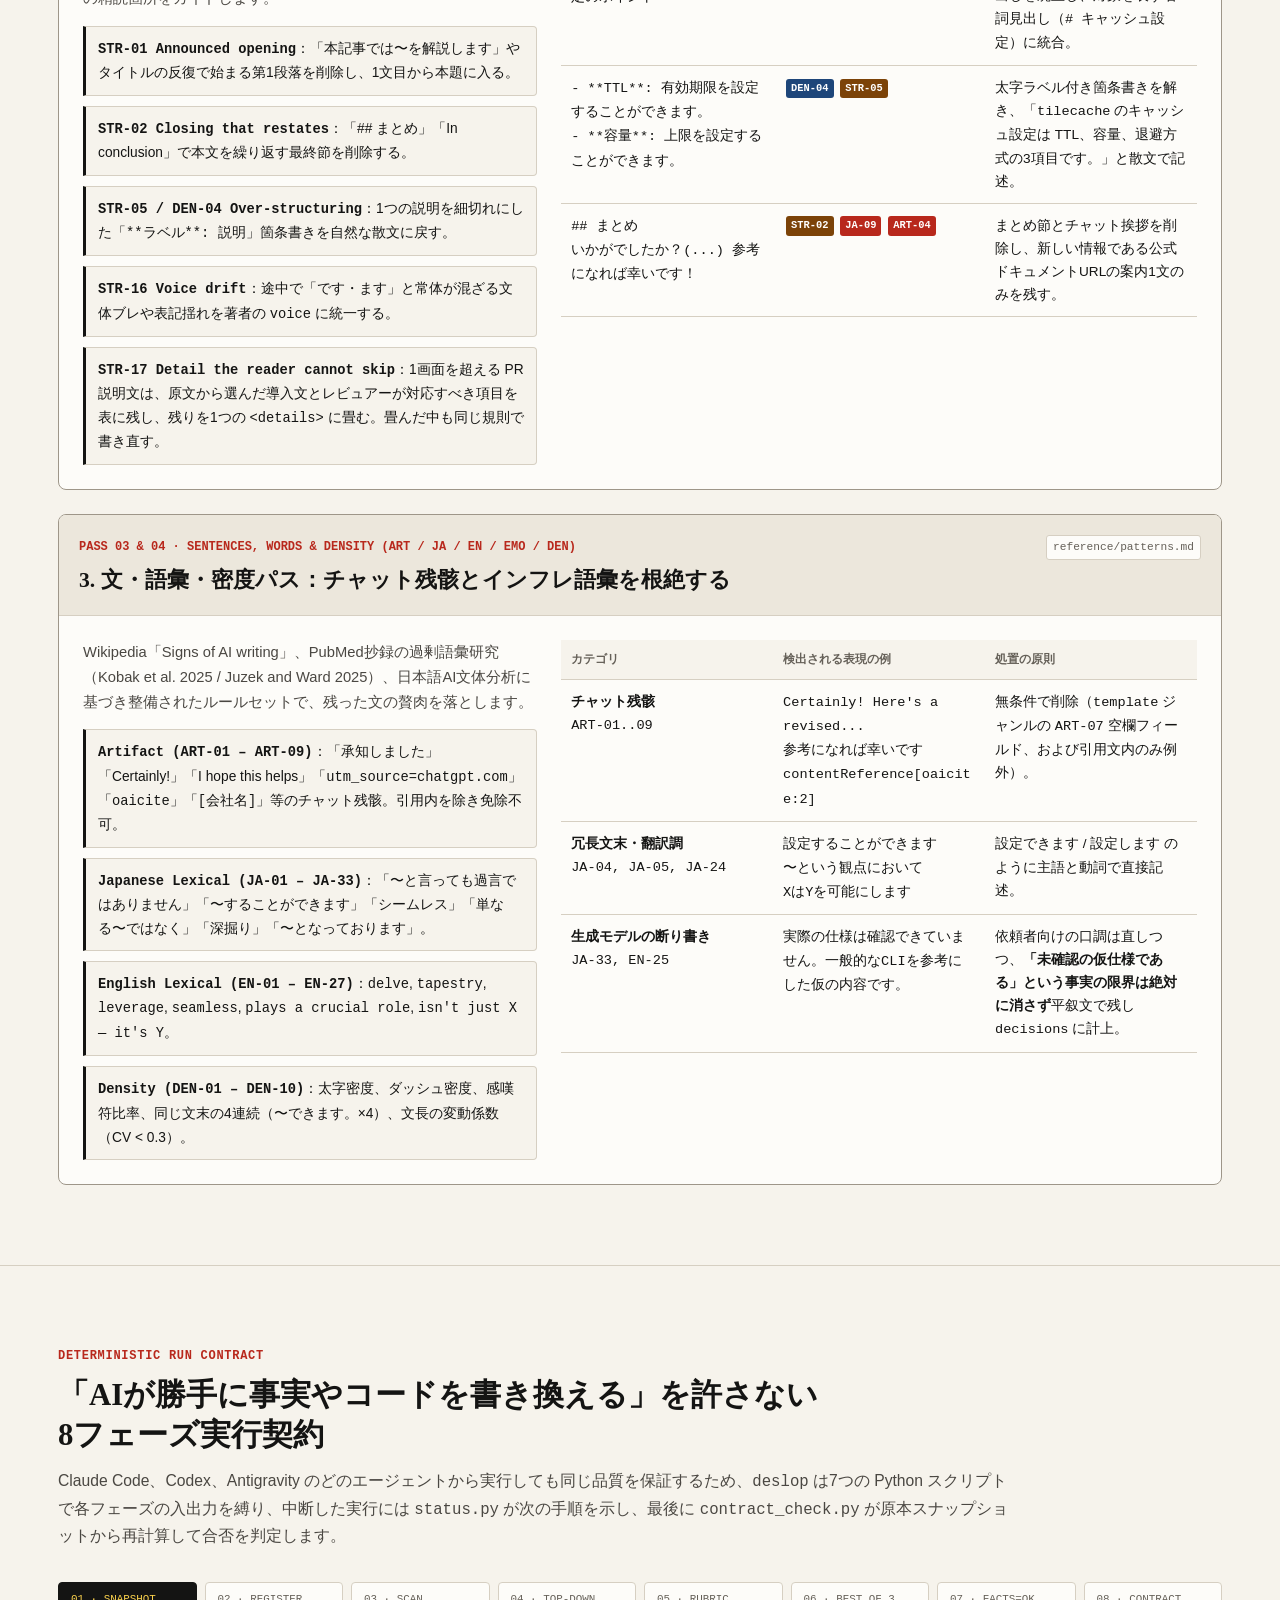
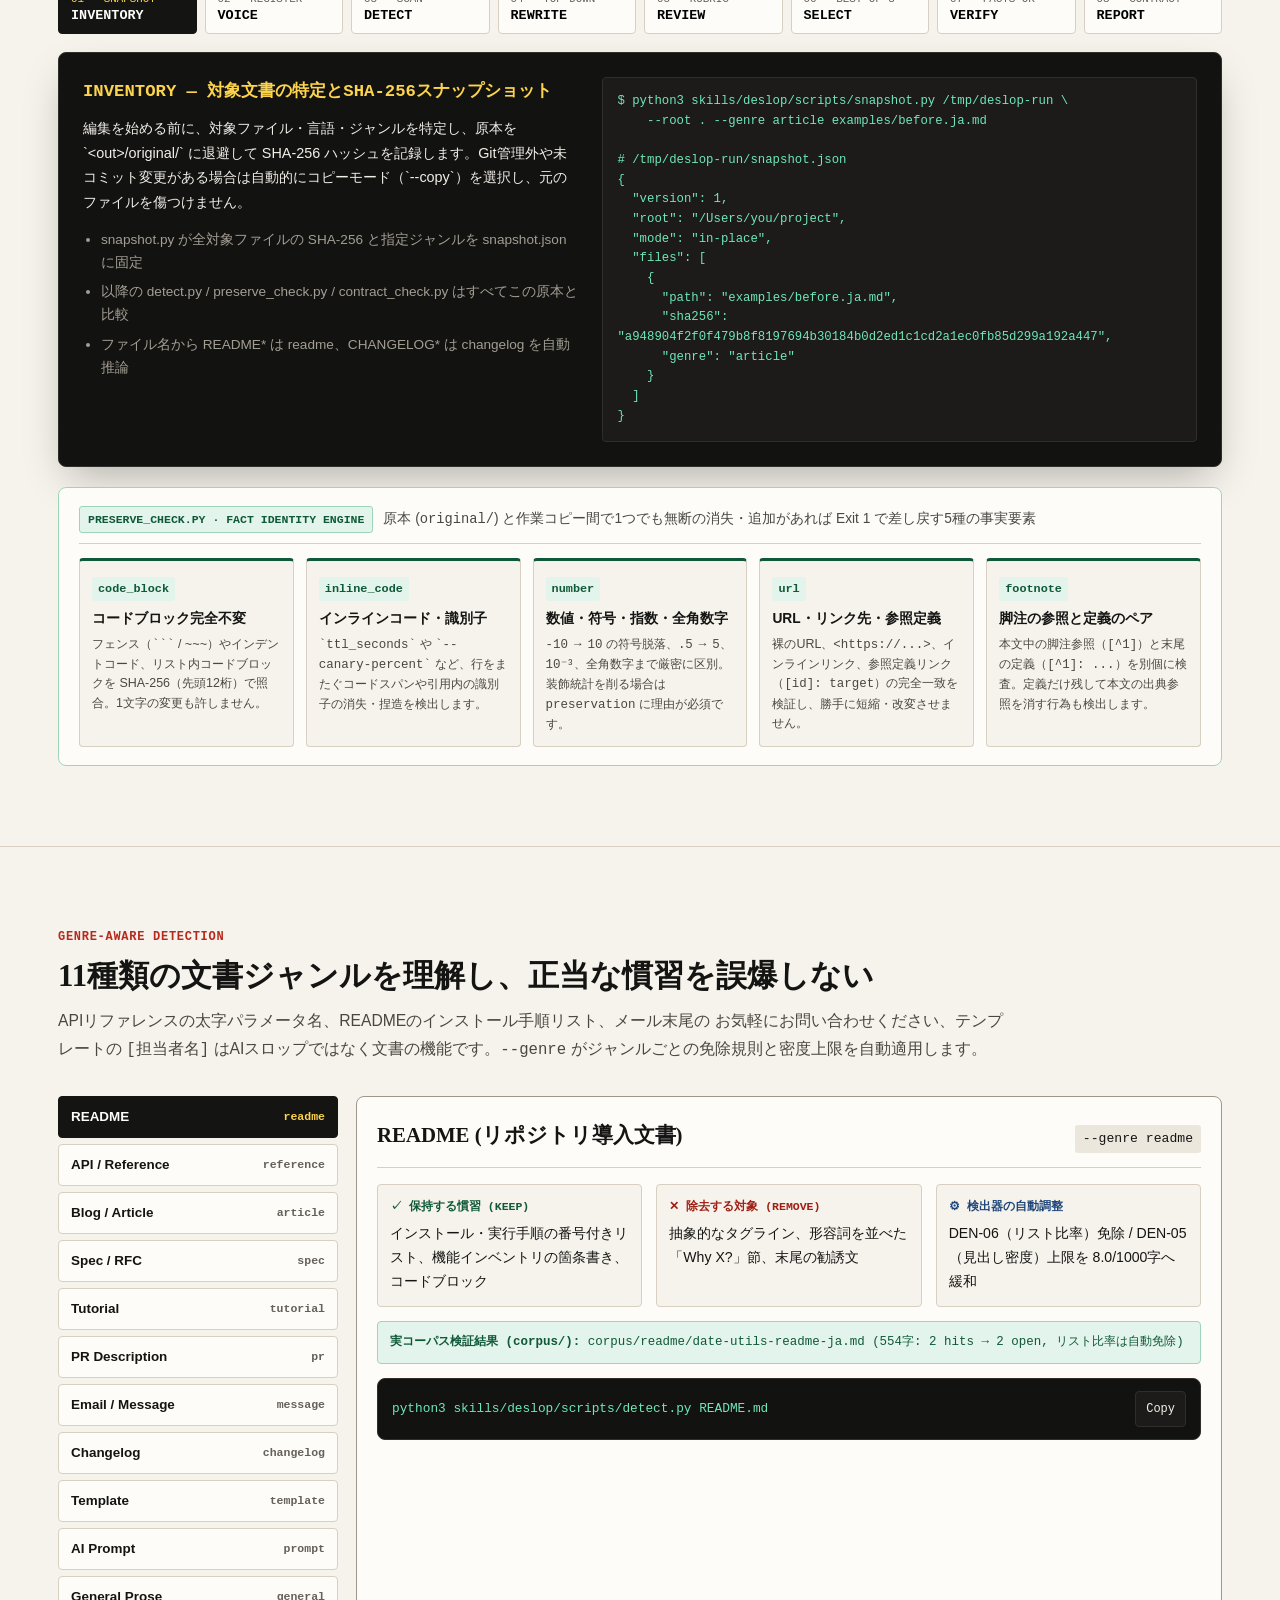
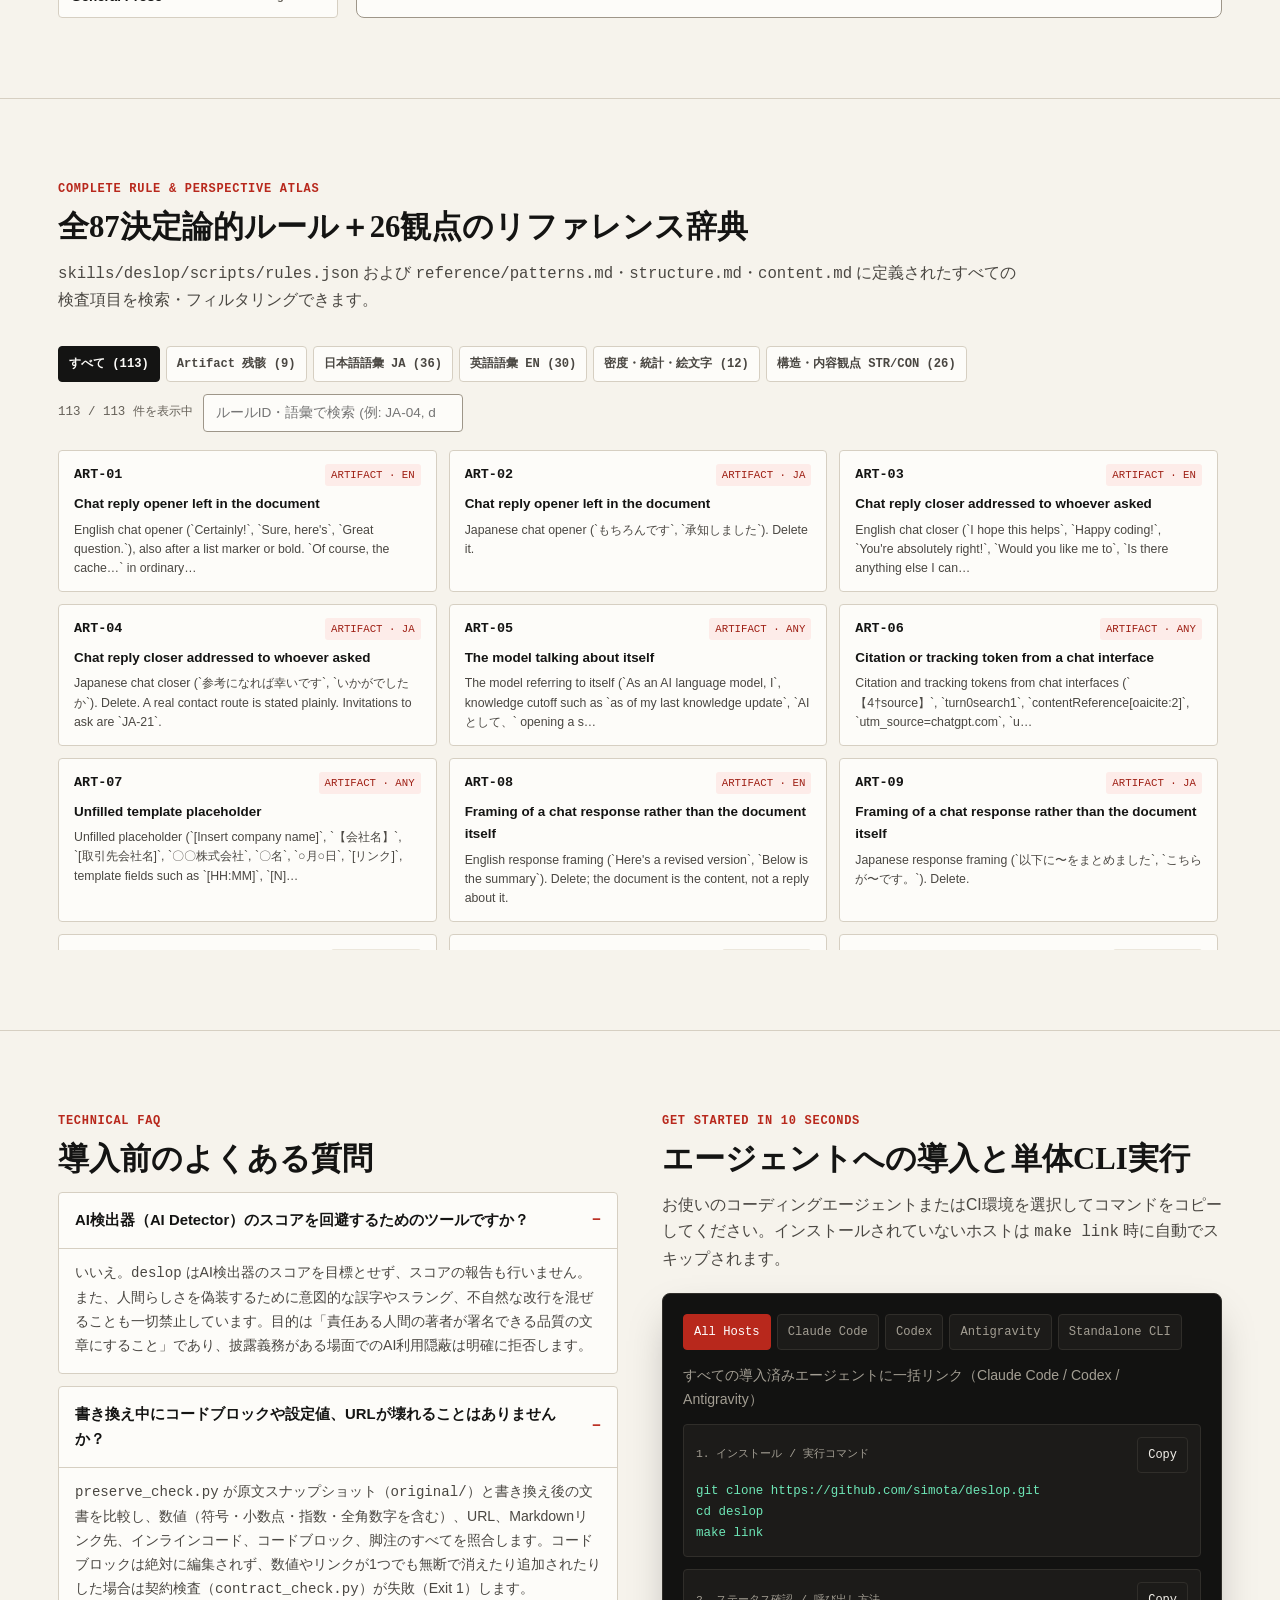
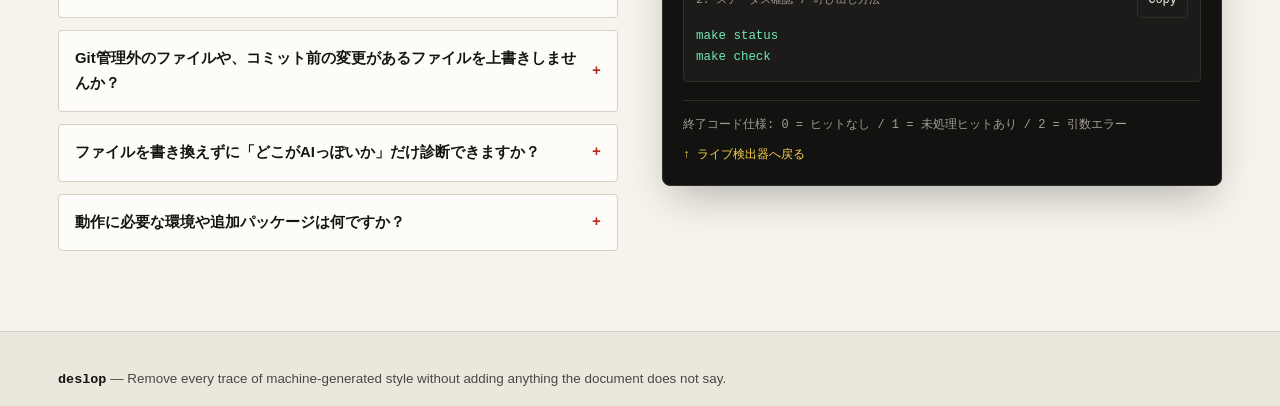
==== commit 225d5843: "Merge pull request #9 from simota/claude/repository-quality-pdca-l10x88 fix: safe baseline tightenin" ====
--- a/site/index.html
+++ b/site/index.html
@@ -179,7 +179,7 @@
             <div class="strip-note">readme / reference / spec / article / pr / prompt 等</div>
           </div>
           <div class="strip-metric">
-            <div class="strip-number">622<span>tests</span></div>
+            <div class="strip-number">624<span>tests</span></div>
             <div class="strip-label">オフライン回帰テスト</div>
             <div class="strip-note">make check でルール・ドキュメント整合性を常時検証</div>
           </div>
